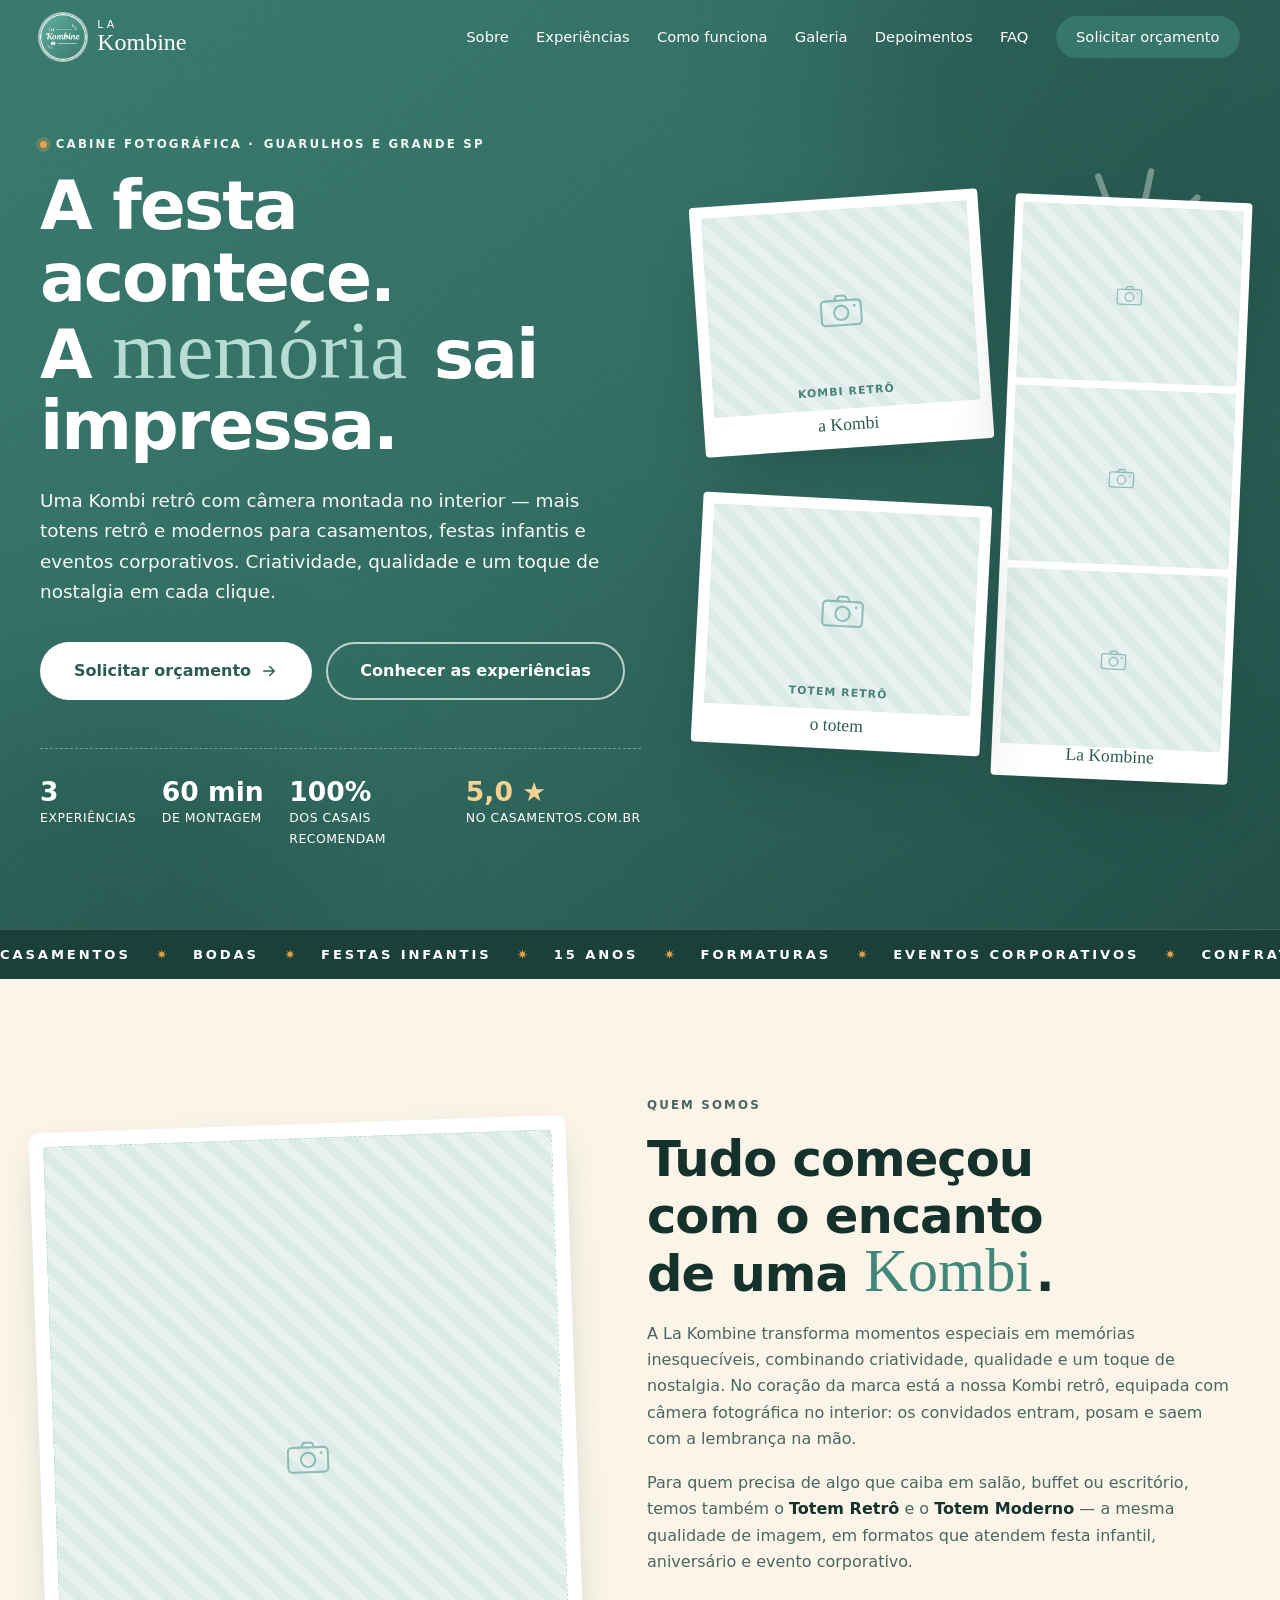
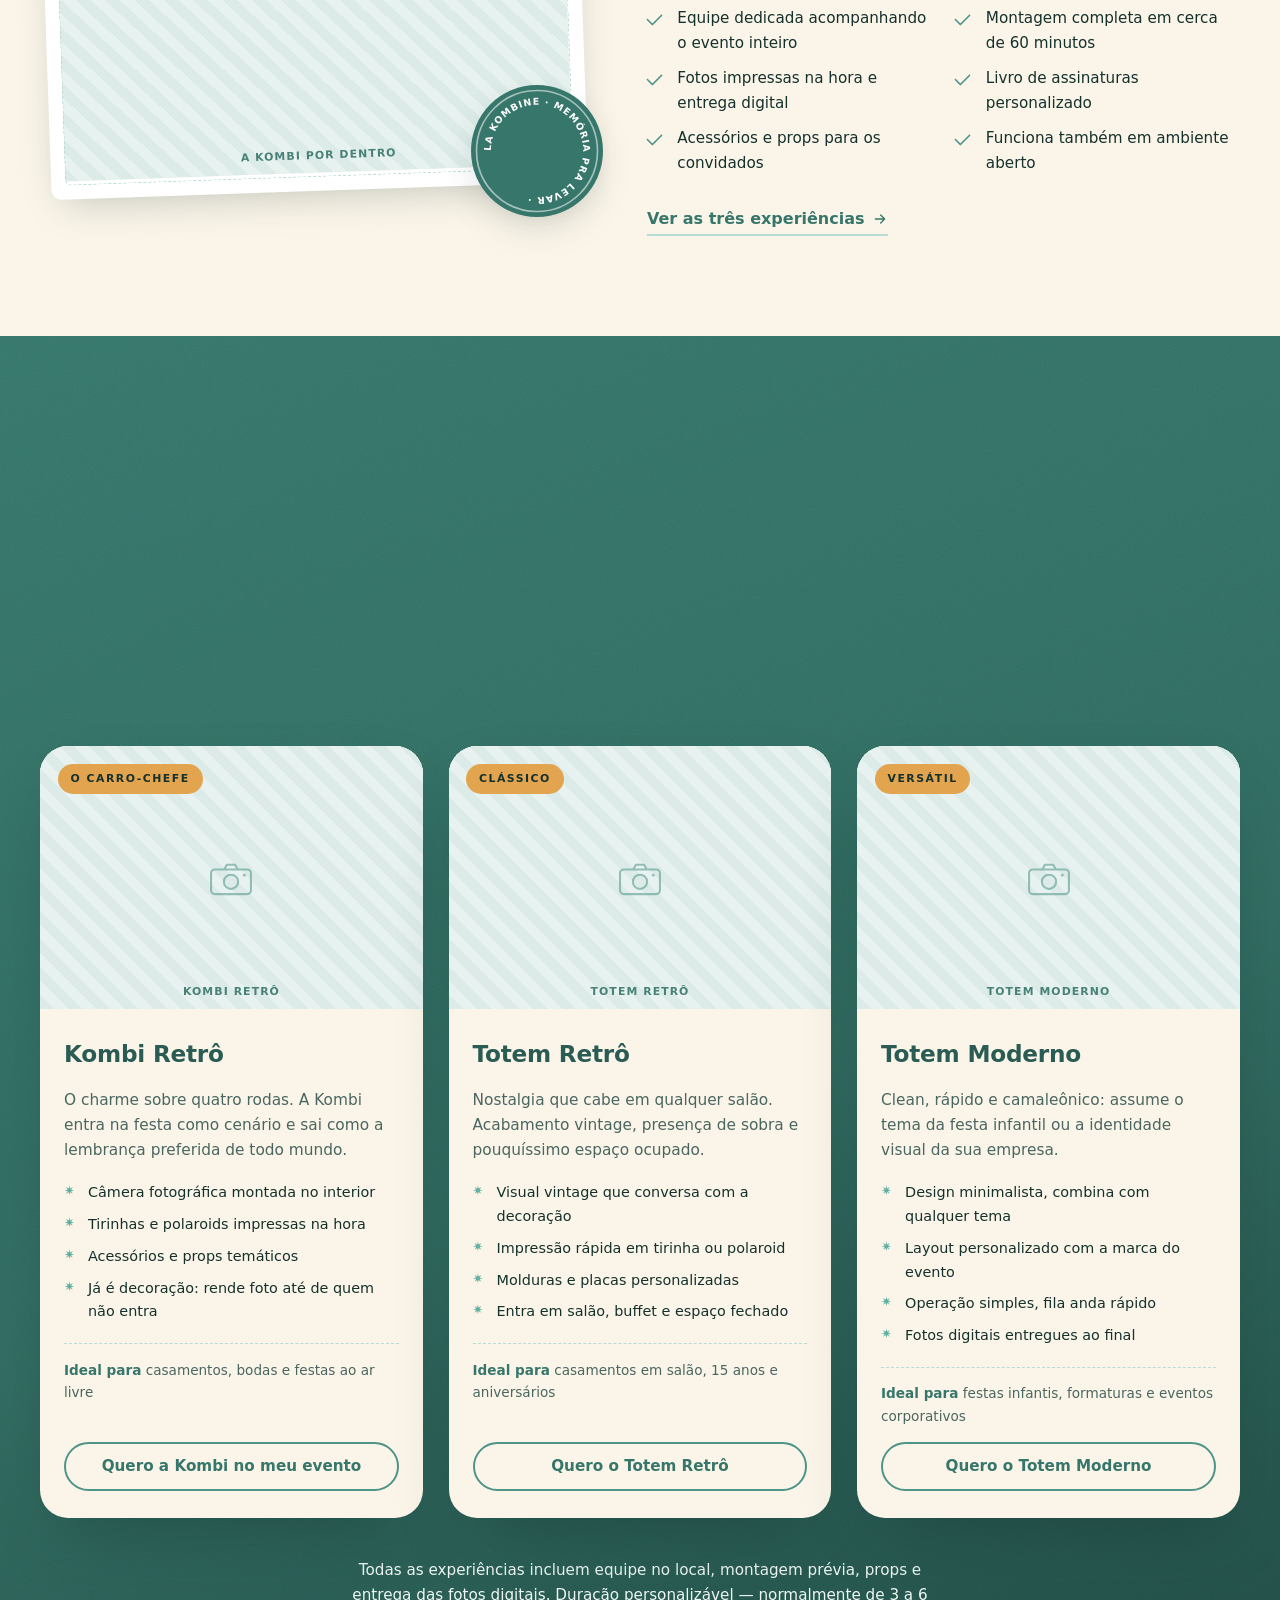
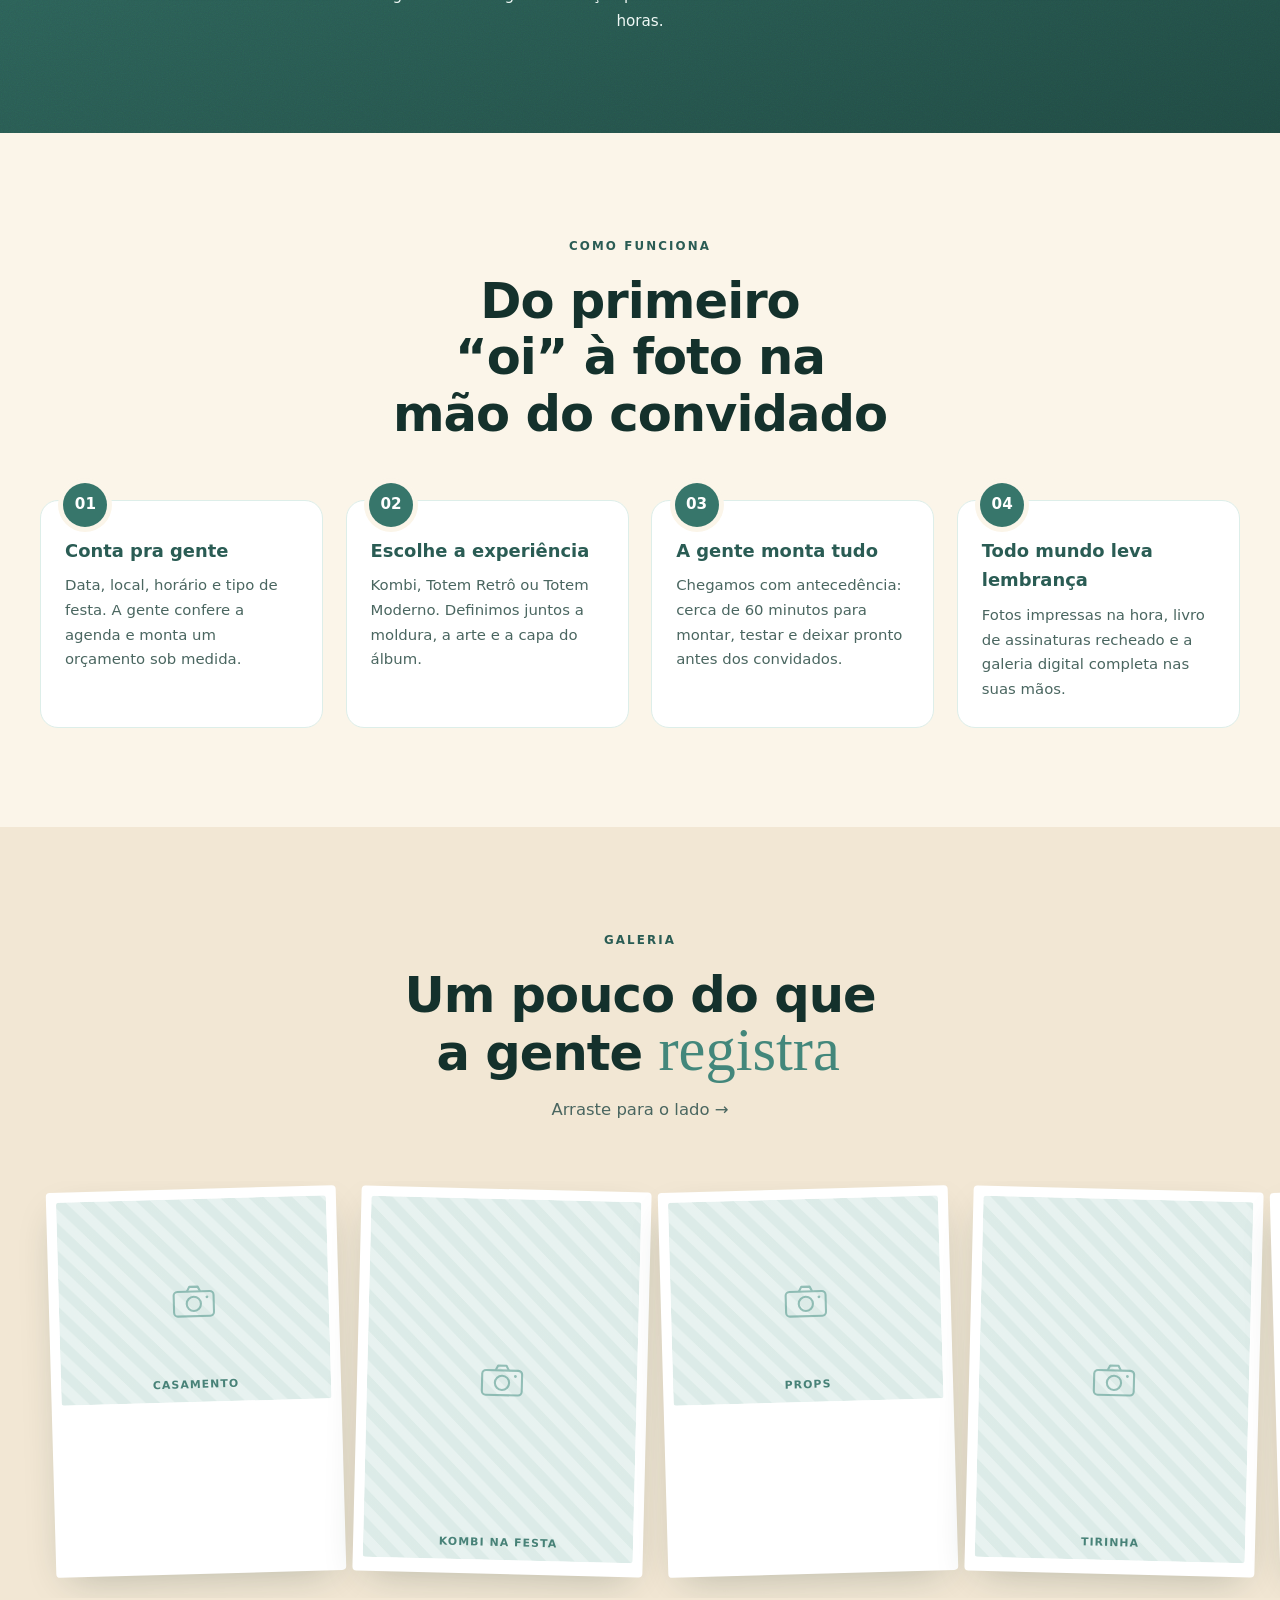
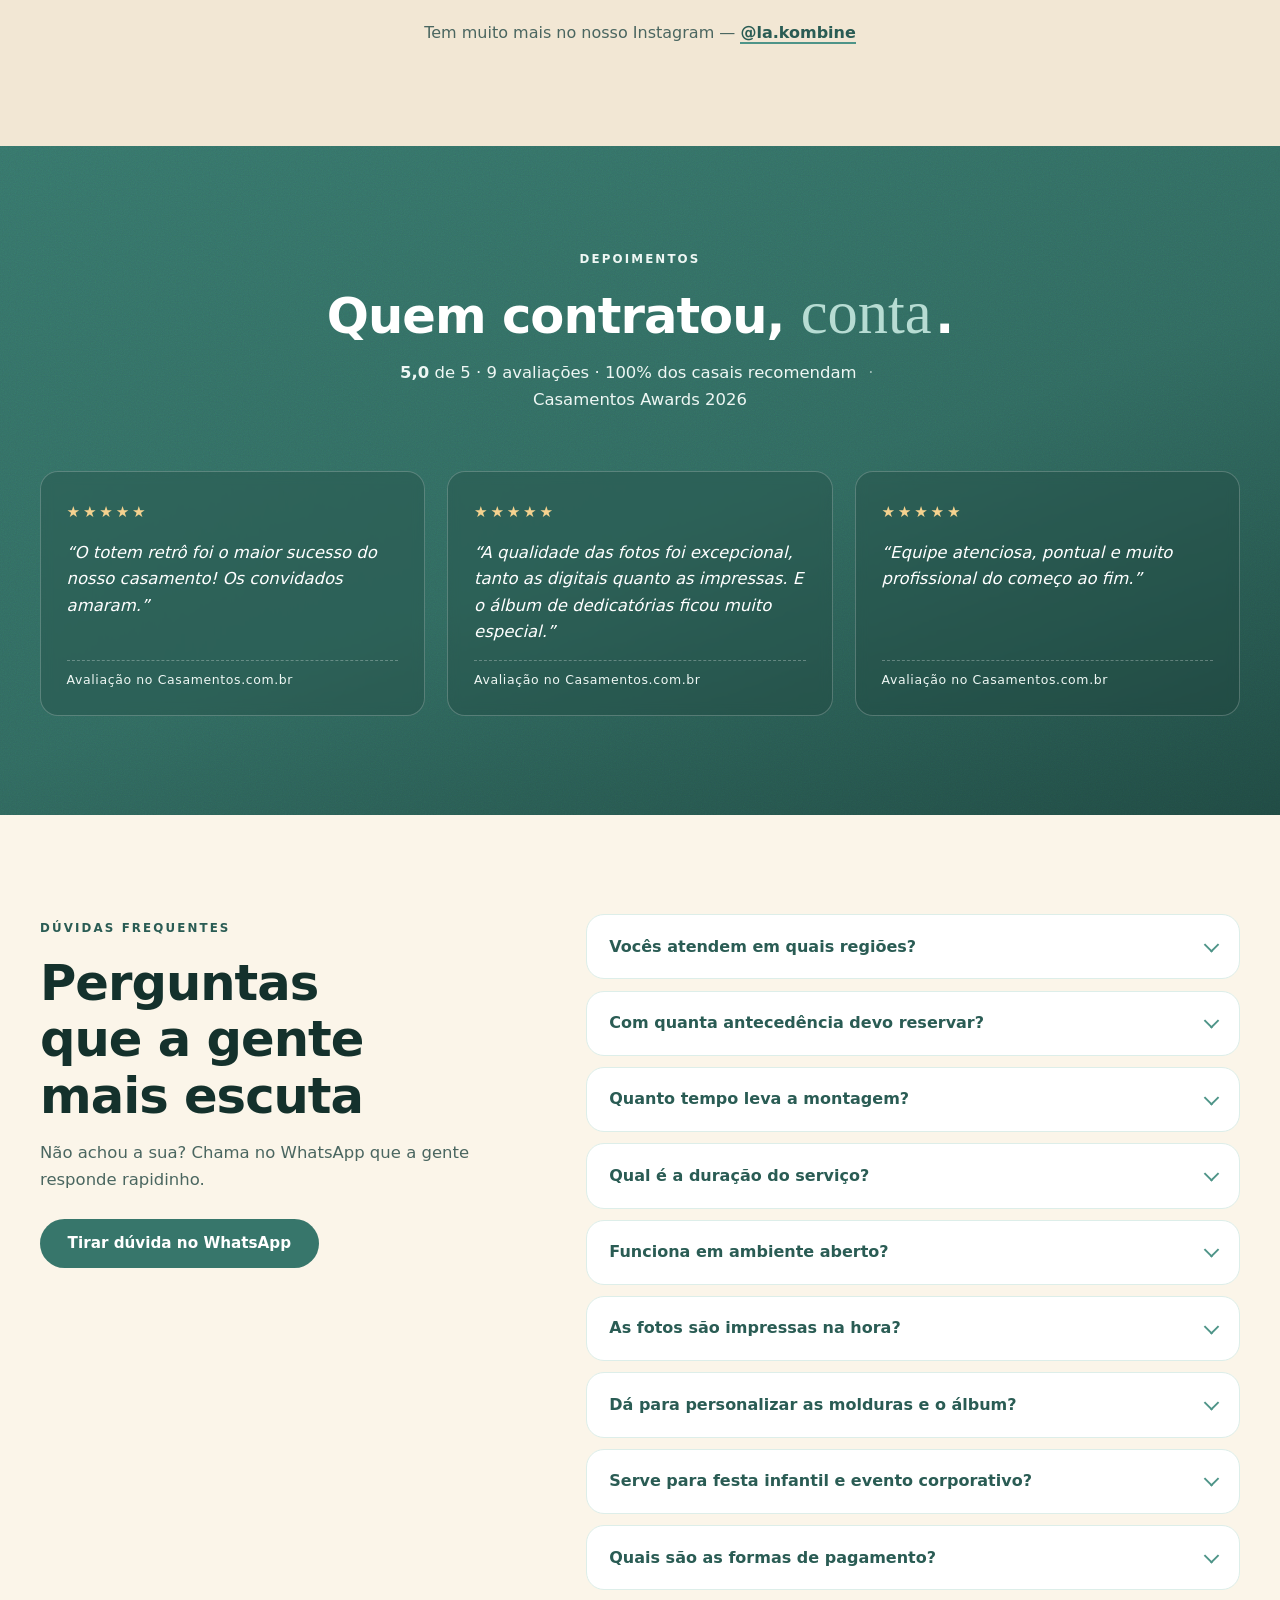
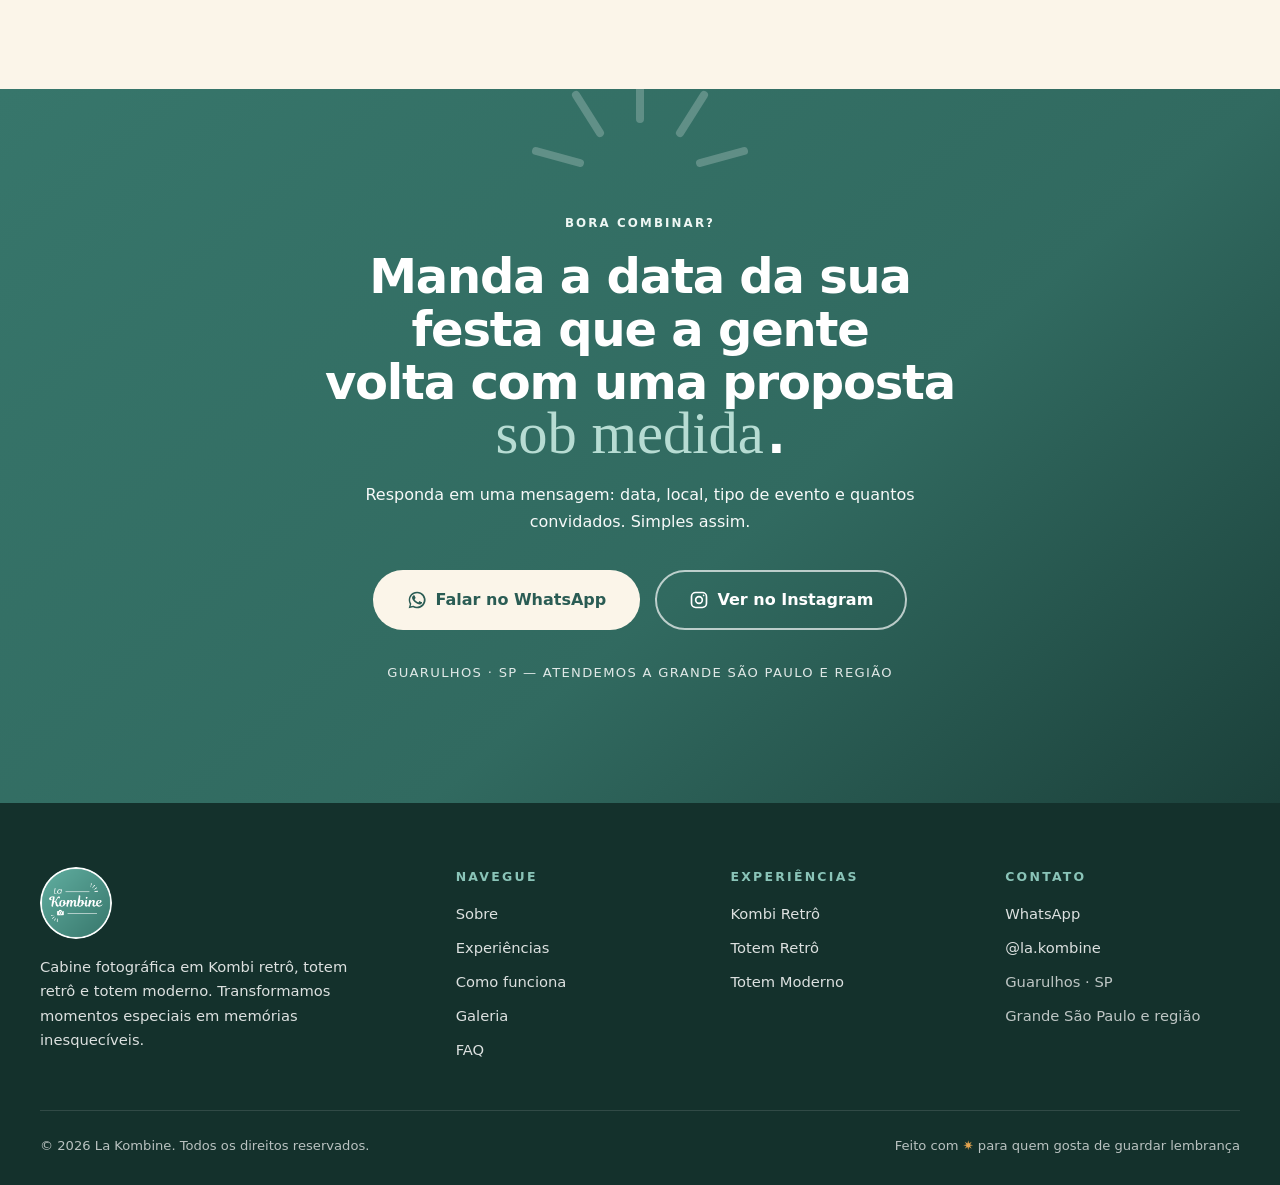
==== lakombine/index.html @ aa655e2e "Remove horario de atendimento nao confirmado do rodape O "Atendimento: seg a sab" era um palpite meu" ====
<!DOCTYPE html>
<html lang="pt-BR">
<head>
<meta charset="UTF-8" />
<meta name="viewport" content="width=device-width, initial-scale=1" />
<title>La Kombine — Cabine Fotográfica em Kombi Retrô | Guarulhos e Grande SP</title>
<meta name="description" content="Cabine fotográfica dentro de uma Kombi retrô, além de totens retrô e modernos. Fotos impressas na hora para casamentos, festas infantis e eventos corporativos em Guarulhos e Grande São Paulo." />
<meta name="theme-color" content="#4E9488" />
<meta name="author" content="La Kombine" />
<link rel="canonical" href="https://lakombine.com.br/" />

<meta property="og:type" content="website" />
<meta property="og:site_name" content="La Kombine" />
<meta property="og:title" content="La Kombine — Cabine Fotográfica em Kombi Retrô" />
<meta property="og:description" content="A festa acontece, a memória sai impressa. Kombi retrô, totem retrô e totem moderno para casamentos, festas e eventos." />
<meta property="og:locale" content="pt_BR" />
<meta property="og:url" content="https://lakombine.com.br/" />
<meta property="og:image" content="https://lakombine.com.br/assets/og-image.png" />
<meta name="twitter:card" content="summary_large_image" />

<link rel="icon" type="image/svg+xml" href="assets/favicon.svg" />
<link rel="apple-touch-icon" href="assets/apple-touch-icon.png" />

<link rel="preload" as="font" type="font/woff2" href="assets/fonts/poppins-800-latin.woff2" crossorigin />
<link rel="preload" as="font" type="font/woff2" href="assets/fonts/inter-300-latin.woff2" crossorigin />
<link rel="preload" as="font" type="font/woff2" href="assets/fonts/yellowtail-400-latin.woff2" crossorigin />

<link rel="stylesheet" href="styles/fonts.css" />
<link rel="stylesheet" href="styles/main.css" />

<!-- Dados estruturados do negócio. O telefone usa o mesmo placeholder dos links
     do WhatsApp, então o `sed` do README corrige aqui também. -->
<script type="application/ld+json">
{
  "@context": "https://schema.org",
  "@type": "LocalBusiness",
  "@id": "https://lakombine.com.br/#negocio",
  "name": "La Kombine",
  "description": "Cabine fotográfica em Kombi retrô, totem retrô e totem moderno para casamentos, festas e eventos corporativos.",
  "image": "https://lakombine.com.br/assets/og-image.png",
  "logo": "https://lakombine.com.br/assets/logo.png",
  "url": "https://lakombine.com.br/",
  "telephone": "+5511900000000",
  "address": {
    "@type": "PostalAddress",
    "addressLocality": "Guarulhos",
    "addressRegion": "SP",
    "addressCountry": "BR"
  },
  "areaServed": [
    { "@type": "City", "name": "Guarulhos" },
    { "@type": "City", "name": "São Paulo" },
    { "@type": "AdministrativeArea", "name": "Grande São Paulo" }
  ],
  "sameAs": ["https://www.instagram.com/la.kombine"],
  "priceRange": "$$",
  "hasOfferCatalog": {
    "@type": "OfferCatalog",
    "name": "Experiências",
    "itemListElement": [
      { "@type": "Offer", "itemOffered": {
        "@type": "Service", "name": "Kombi Retrô",
        "description": "Cabine fotográfica dentro de uma Kombi retrô, com câmera montada no interior e impressão na hora. Ideal para casamentos, bodas e festas ao ar livre." } },
      { "@type": "Offer", "itemOffered": {
        "@type": "Service", "name": "Totem Retrô",
        "description": "Totem fotográfico com acabamento vintage, impressão em tirinha ou polaroid e molduras personalizadas. Ideal para casamentos em salão, 15 anos e aniversários." } },
      { "@type": "Offer", "itemOffered": {
        "@type": "Service", "name": "Totem Moderno",
        "description": "Totem fotográfico de design minimalista, com layout personalizado conforme o tema da festa ou a marca da empresa. Ideal para festas infantis, formaturas e eventos corporativos." } }
    ]
  }
}
</script>

<!-- Perguntas frequentes: habilita o resultado expandido do Google.
     O texto tem de bater com o que está visível na seção #faq da página. -->
<script type="application/ld+json">
{
  "@context": "https://schema.org",
  "@type": "FAQPage",
  "mainEntity": [
    { "@type": "Question", "name": "Vocês atendem em quais regiões?", "acceptedAnswer": { "@type": "Answer", "text": "Somos de Guarulhos (SP) e atendemos toda a Grande São Paulo e região. Fazemos deslocamento para outras cidades — o custo varia conforme o local do evento e entra no orçamento." } },
    { "@type": "Question", "name": "Com quanta antecedência devo reservar?", "acceptedAnswer": { "@type": "Answer", "text": "Recomendamos pelo menos 3 meses de antecedência, principalmente para casamentos e datas de alta temporada. Mas sempre vale consultar a agenda — de vez em quando abre uma data." } },
    { "@type": "Question", "name": "Quanto tempo leva a montagem?", "acceptedAnswer": { "@type": "Answer", "text": "Cerca de 60 minutos. Chegamos antes do horário combinado para montar, testar tudo e deixar a experiência pronta antes da chegada dos convidados." } },
    { "@type": "Question", "name": "Qual é a duração do serviço?", "acceptedAnswer": { "@type": "Answer", "text": "A duração é personalizável — normalmente de 3 a 6 horas de operação. Se a festa render, dá para contratar hora extra, cobrada proporcionalmente." } },
    { "@type": "Question", "name": "Funciona em ambiente aberto?", "acceptedAnswer": { "@type": "Answer", "text": "Sim. Trabalhamos ao ar livre desde que haja um ponto de energia e uma área plana e coberta em caso de chuva. A gente alinha os detalhes técnicos com você e com o espaço antes do evento." } },
    { "@type": "Question", "name": "As fotos são impressas na hora?", "acceptedAnswer": { "@type": "Answer", "text": "São. Os convidados saem com a foto na mão em poucos segundos, no formato tirinha ou polaroid. Além disso, você recebe todas as imagens em versão digital." } },
    { "@type": "Question", "name": "Dá para personalizar as molduras e o álbum?", "acceptedAnswer": { "@type": "Answer", "text": "Sim. Personalizamos molduras, placas e a capa do livro de assinaturas com os nomes, a data e a identidade visual do evento — inclusive com a marca da empresa em eventos corporativos." } },
    { "@type": "Question", "name": "Serve para festa infantil e evento corporativo?", "acceptedAnswer": { "@type": "Answer", "text": "Serve muito bem. O Totem Retrô e o Totem Moderno foram pensados justamente para esses públicos: ocupam pouco espaço, são rápidos de operar e o layout é adaptado ao tema da festa ou à marca da empresa." } },
    { "@type": "Question", "name": "Quais são as formas de pagamento?", "acceptedAnswer": { "@type": "Answer", "text": "Aceitamos transferência bancária, PIX e cartão de crédito, com possibilidade de parcelamento combinado diretamente com você." } }
  ]
}
</script>
</head>
<body>

<a class="skip-link" href="#conteudo">Pular para o conteúdo</a>

<!-- ============ NAV ============ -->
<header class="nav" id="nav">
  <div class="nav__inner">
    <a href="#top" class="brand" aria-label="La Kombine — início">
      <img src="assets/logo.png" alt="" class="brand__mark" width="48" height="48" />
      <span class="brand__text">
        <span class="brand__la">La</span>
        <span class="brand__kombine">Kombine</span>
      </span>
    </a>

    <nav class="nav__links" id="nav-links" aria-label="Navegação principal">
      <a href="#sobre">Sobre</a>
      <a href="#experiencias">Experiências</a>
      <a href="#como-funciona">Como funciona</a>
      <a href="#galeria">Galeria</a>
      <a href="#depoimentos">Depoimentos</a>
      <a href="#faq">FAQ</a>
      <a href="#contato" class="btn btn--sm btn--solid nav__cta">Solicitar orçamento</a>
    </nav>

    <button class="nav__toggle" id="nav-toggle" aria-label="Abrir menu" aria-expanded="false" aria-controls="nav-links">
      <span></span><span></span><span></span>
    </button>
  </div>
</header>

<main id="conteudo">

<!-- ============ HERO ============ -->
<section class="hero" id="top">
  <div class="hero__bg" aria-hidden="true">
    <span class="blob blob--1"></span>
    <span class="blob blob--2"></span>
    <svg class="rays rays--hero" viewBox="0 0 120 120" aria-hidden="true">
      <g stroke="currentColor" stroke-width="4" stroke-linecap="round">
        <path d="M60 8v22"/><path d="M92 18L80 37"/><path d="M112 46L90 52"/>
        <path d="M28 18l12 19"/><path d="M8 46l22 6"/>
      </g>
    </svg>
  </div>

  <div class="hero__inner container">
    <div class="hero__copy">
      <p class="eyebrow eyebrow--light">
        <span class="dot"></span> <span>Cabine fotográfica&nbsp;·</span> <span>Guarulhos e Grande&nbsp;SP</span>
      </p>

      <h1 class="hero__title">
        A festa acontece.<br />
        A <span class="script">memória</span> sai impressa.
      </h1>

      <p class="hero__lead">
        Uma Kombi retrô com câmera montada no interior — mais totens retrô e modernos
        para casamentos, festas infantis e eventos corporativos. Criatividade,
        qualidade e um toque de nostalgia em cada clique.
      </p>

      <div class="hero__actions">
        <a href="#contato" class="btn btn--solid btn--lg">
          Solicitar orçamento
          <svg viewBox="0 0 24 24" width="18" height="18" aria-hidden="true"><path fill="none" stroke="currentColor" stroke-width="2" stroke-linecap="round" stroke-linejoin="round" d="M5 12h14M13 6l6 6-6 6"/></svg>
        </a>
        <a href="#experiencias" class="btn btn--ghost btn--lg">Conhecer as experiências</a>
      </div>

      <ul class="hero__stats">
        <li><strong data-count="3">3</strong><span>experiências</span></li>
        <li><strong data-count="60" data-suffix=" min">60 min</strong><span>de montagem</span></li>
        <li><strong data-count="100" data-suffix="%">100%</strong><span>dos casais recomendam</span></li>
        <li><strong class="stars">5,0 ★</strong><span>no Casamentos.com.br</span></li>
      </ul>
    </div>

    <!-- Placeholders de imagem: troque os src por fotos reais (ver README) -->
    <div class="hero__media" aria-hidden="false">
      <figure class="polaroid polaroid--a">
        <div class="ph" data-slot="assets/kombi-01.jpg" data-label="Kombi retrô"></div>
        <figcaption>a Kombi</figcaption>
      </figure>

      <figure class="strip">
        <div class="ph ph--sm" data-slot="assets/tirinha-01.jpg"></div>
        <div class="ph ph--sm" data-slot="assets/tirinha-02.jpg"></div>
        <div class="ph ph--sm" data-slot="assets/tirinha-03.jpg"></div>
        <figcaption>La Kombine</figcaption>
      </figure>

      <figure class="polaroid polaroid--b">
        <div class="ph" data-slot="assets/totem-01.jpg" data-label="Totem retrô"></div>
        <figcaption>o totem</figcaption>
      </figure>
    </div>
  </div>

  <div class="marquee" aria-hidden="true">
    <div class="marquee__track">
      <span>Casamentos</span><span class="sep">✷</span>
      <span>Bodas</span><span class="sep">✷</span>
      <span>Festas infantis</span><span class="sep">✷</span>
      <span>15 anos</span><span class="sep">✷</span>
      <span>Formaturas</span><span class="sep">✷</span>
      <span>Eventos corporativos</span><span class="sep">✷</span>
      <span>Confraternizações</span><span class="sep">✷</span>
      <span>Casamentos</span><span class="sep">✷</span>
      <span>Bodas</span><span class="sep">✷</span>
      <span>Festas infantis</span><span class="sep">✷</span>
      <span>15 anos</span><span class="sep">✷</span>
      <span>Formaturas</span><span class="sep">✷</span>
      <span>Eventos corporativos</span><span class="sep">✷</span>
      <span>Confraternizações</span><span class="sep">✷</span>
    </div>
  </div>
</section>

<!-- ============ SOBRE ============ -->
<section class="section section--cream" id="sobre">
  <div class="container about">
    <div class="about__media reveal">
      <div class="frame">
        <div class="ph ph--tall" data-slot="assets/sobre-kombi.jpg" data-label="A Kombi por dentro"></div>
      </div>
      <div class="badge-ring" aria-hidden="true">
        <svg viewBox="0 0 120 120">
          <defs>
            <path id="circlePath" d="M60,60 m-42,0 a42,42 0 1,1 84,0 a42,42 0 1,1 -84,0" />
          </defs>
          <circle cx="60" cy="60" r="55" class="ring-outer" />
          <text><textPath href="#circlePath" startOffset="0">LA KOMBINE · MEMÓRIA PRA LEVAR · </textPath></text>
        </svg>
      </div>
    </div>

    <div class="about__copy reveal">
      <p class="eyebrow">Quem somos</p>
      <h2 class="h2">Tudo começou com o encanto de uma <span class="script">Kombi</span>.</h2>
      <p>
        A La Kombine transforma momentos especiais em memórias inesquecíveis,
        combinando criatividade, qualidade e um toque de nostalgia. No coração da
        marca está a nossa Kombi retrô, equipada com câmera fotográfica no interior:
        os convidados entram, posam e saem com a lembrança na mão.
      </p>
      <p>
        Para quem precisa de algo que caiba em salão, buffet ou escritório, temos
        também o <strong>Totem Retrô</strong> e o <strong>Totem Moderno</strong> —
        a mesma qualidade de imagem, em formatos que atendem festa infantil,
        aniversário e evento corporativo.
      </p>

      <ul class="ticks">
        <li>Equipe dedicada acompanhando o evento inteiro</li>
        <li>Montagem completa em cerca de 60 minutos</li>
        <li>Fotos impressas na hora e entrega digital</li>
        <li>Livro de assinaturas personalizado</li>
        <li>Acessórios e props para os convidados</li>
        <li>Funciona também em ambiente aberto</li>
      </ul>

      <a href="#experiencias" class="link-arrow">Ver as três experiências
        <svg viewBox="0 0 24 24" width="16" height="16" aria-hidden="true"><path fill="none" stroke="currentColor" stroke-width="2" stroke-linecap="round" stroke-linejoin="round" d="M5 12h14M13 6l6 6-6 6"/></svg>
      </a>
    </div>
  </div>
</section>

<!-- ============ EXPERIÊNCIAS ============ -->
<section class="section section--teal" id="experiencias">
  <div class="container">
    <header class="section__head reveal">
      <p class="eyebrow eyebrow--light">Nossas experiências</p>
      <h2 class="h2 h2--light">Escolha o clique que combina com a<br /> sua <span class="script">festa</span>.</h2>
      <p class="section__sub">Três formatos, a mesma obsessão por foto boa e convidado sorrindo.</p>
    </header>

    <div class="cards">

      <article class="card reveal">
        <span class="card__tag">O carro-chefe</span>
        <div class="card__media">
          <div class="ph" data-slot="assets/exp-kombi.jpg" data-label="Kombi Retrô"></div>
        </div>
        <div class="card__body">
          <h3>Kombi Retrô</h3>
          <p class="card__pitch">O charme sobre quatro rodas. A Kombi entra na festa como cenário e sai como a lembrança preferida de todo mundo.</p>
          <ul class="card__feats">
            <li>Câmera fotográfica montada no interior</li>
            <li>Tirinhas e polaroids impressas na hora</li>
            <li>Acessórios e props temáticos</li>
            <li>Já é decoração: rende foto até de quem não entra</li>
          </ul>
          <p class="card__for"><strong>Ideal para</strong> casamentos, bodas e festas ao ar livre</p>
          <a href="#contato" class="btn btn--outline btn--block">Quero a Kombi no meu evento</a>
        </div>
      </article>

      <article class="card reveal">
        <span class="card__tag">Clássico</span>
        <div class="card__media">
          <div class="ph" data-slot="assets/exp-totem-retro.jpg" data-label="Totem Retrô"></div>
        </div>
        <div class="card__body">
          <h3>Totem Retrô</h3>
          <p class="card__pitch">Nostalgia que cabe em qualquer salão. Acabamento vintage, presença de sobra e pouquíssimo espaço ocupado.</p>
          <ul class="card__feats">
            <li>Visual vintage que conversa com a decoração</li>
            <li>Impressão rápida em tirinha ou polaroid</li>
            <li>Molduras e placas personalizadas</li>
            <li>Entra em salão, buffet e espaço fechado</li>
          </ul>
          <p class="card__for"><strong>Ideal para</strong> casamentos em salão, 15 anos e aniversários</p>
          <a href="#contato" class="btn btn--outline btn--block">Quero o Totem Retrô</a>
        </div>
      </article>

      <article class="card reveal">
        <span class="card__tag">Versátil</span>
        <div class="card__media">
          <div class="ph" data-slot="assets/exp-totem-moderno.jpg" data-label="Totem Moderno"></div>
        </div>
        <div class="card__body">
          <h3>Totem Moderno</h3>
          <p class="card__pitch">Clean, rápido e camaleônico: assume o tema da festa infantil ou a identidade visual da sua empresa.</p>
          <ul class="card__feats">
            <li>Design minimalista, combina com qualquer tema</li>
            <li>Layout personalizado com a marca do evento</li>
            <li>Operação simples, fila anda rápido</li>
            <li>Fotos digitais entregues ao final</li>
          </ul>
          <p class="card__for"><strong>Ideal para</strong> festas infantis, formaturas e eventos corporativos</p>
          <a href="#contato" class="btn btn--outline btn--block">Quero o Totem Moderno</a>
        </div>
      </article>

    </div>

    <p class="cards__note reveal">
      Todas as experiências incluem equipe no local, montagem prévia, props e entrega das fotos digitais.
      Duração personalizável — normalmente de 3 a 6 horas.
    </p>
  </div>
</section>

<!-- ============ COMO FUNCIONA ============ -->
<section class="section section--cream" id="como-funciona">
  <div class="container">
    <header class="section__head reveal">
      <p class="eyebrow">Como funciona</p>
      <h2 class="h2">Do primeiro “oi” à foto na<br /> mão do convidado</h2>
    </header>

    <ol class="steps">
      <li class="step reveal">
        <span class="step__num">01</span>
        <h3>Conta pra gente</h3>
        <p>Data, local, horário e tipo de festa. A gente confere a agenda e monta um orçamento sob medida.</p>
      </li>
      <li class="step reveal">
        <span class="step__num">02</span>
        <h3>Escolhe a experiência</h3>
        <p>Kombi, Totem Retrô ou Totem Moderno. Definimos juntos a moldura, a arte e a capa do álbum.</p>
      </li>
      <li class="step reveal">
        <span class="step__num">03</span>
        <h3>A gente monta tudo</h3>
        <p>Chegamos com antecedência: cerca de 60 minutos para montar, testar e deixar pronto antes dos convidados.</p>
      </li>
      <li class="step reveal">
        <span class="step__num">04</span>
        <h3>Todo mundo leva lembrança</h3>
        <p>Fotos impressas na hora, livro de assinaturas recheado e a galeria digital completa nas suas mãos.</p>
      </li>
    </ol>
  </div>
</section>

<!-- ============ GALERIA ============ -->
<section class="section section--sand" id="galeria">
  <div class="container">
    <header class="section__head reveal">
      <p class="eyebrow">Galeria</p>
      <h2 class="h2">Um pouco do que a gente <span class="script">registra</span></h2>
      <p class="section__sub">Arraste para o lado <span aria-hidden="true">→</span></p>
    </header>
  </div>

  <!-- Placeholders: troque cada .ph por <img src="assets/galeria-XX.jpg" alt="..."> -->
  <div class="gallery" id="gallery" role="region" aria-label="Galeria de fotos">
    <figure class="gallery__item"><div class="ph" data-slot="assets/galeria-01.jpg" data-label="Casamento"></div></figure>
    <figure class="gallery__item gallery__item--tall"><div class="ph" data-slot="assets/galeria-02.jpg" data-label="Kombi na festa"></div></figure>
    <figure class="gallery__item"><div class="ph" data-slot="assets/galeria-03.jpg" data-label="Props"></div></figure>
    <figure class="gallery__item gallery__item--tall"><div class="ph" data-slot="assets/galeria-04.jpg" data-label="Tirinha"></div></figure>
    <figure class="gallery__item"><div class="ph" data-slot="assets/galeria-05.jpg" data-label="Totem retrô"></div></figure>
    <figure class="gallery__item gallery__item--tall"><div class="ph" data-slot="assets/galeria-06.jpg" data-label="Convidados"></div></figure>
    <figure class="gallery__item"><div class="ph" data-slot="assets/galeria-07.jpg" data-label="Livro de assinaturas"></div></figure>
    <figure class="gallery__item gallery__item--tall"><div class="ph" data-slot="assets/galeria-08.jpg" data-label="Festa infantil"></div></figure>
  </div>

  <div class="container">
    <p class="gallery__cta reveal">
      Tem muito mais no nosso Instagram —
      <a href="https://www.instagram.com/la.kombine" target="_blank" rel="noopener">@la.kombine</a>
    </p>
  </div>
</section>

<!-- ============ DEPOIMENTOS ============ -->
<!--
  ATENÇÃO: os depoimentos abaixo foram extraídos do perfil público da La Kombine
  no Casamentos.com.br. Confirme os textos e substitua a atribuição genérica
  pelos nomes reais dos clientes antes de divulgar o site.
-->
<section class="section section--teal" id="depoimentos">
  <div class="container">
    <header class="section__head reveal">
      <p class="eyebrow eyebrow--light">Depoimentos</p>
      <h2 class="h2 h2--light">Quem contratou, <span class="script">conta</span>.</h2>
      <p class="section__sub">
        <strong>5,0</strong> de 5 · 9 avaliações · 100% dos casais recomendam
        <span class="sep-dot">·</span> Casamentos Awards 2026
      </p>
    </header>

    <div class="quotes">
      <blockquote class="quote reveal">
        <div class="quote__stars" aria-label="5 de 5 estrelas">★★★★★</div>
        <p>“O totem retrô foi o maior sucesso do nosso casamento! Os convidados amaram.”</p>
        <footer>Avaliação no Casamentos.com.br</footer>
      </blockquote>

      <blockquote class="quote reveal">
        <div class="quote__stars" aria-label="5 de 5 estrelas">★★★★★</div>
        <p>“A qualidade das fotos foi excepcional, tanto as digitais quanto as impressas. E o álbum de dedicatórias ficou muito especial.”</p>
        <footer>Avaliação no Casamentos.com.br</footer>
      </blockquote>

      <blockquote class="quote reveal">
        <div class="quote__stars" aria-label="5 de 5 estrelas">★★★★★</div>
        <p>“Equipe atenciosa, pontual e muito profissional do começo ao fim.”</p>
        <footer>Avaliação no Casamentos.com.br</footer>
      </blockquote>
    </div>
  </div>
</section>

<!-- ============ FAQ ============ -->
<section class="section section--cream" id="faq">
  <div class="container faq">
    <header class="section__head section__head--left reveal">
      <p class="eyebrow">Dúvidas frequentes</p>
      <h2 class="h2">Perguntas que a gente<br /> mais escuta</h2>
      <p class="section__sub">Não achou a sua? Chama no WhatsApp que a gente responde rapidinho.</p>
      <a href="#contato" class="btn btn--solid">Tirar dúvida no WhatsApp</a>
    </header>

    <div class="faq__list reveal">
      <details class="faq__item">
        <summary>Vocês atendem em quais regiões?</summary>
        <div class="faq__answer"><p>Somos de Guarulhos (SP) e atendemos toda a Grande São Paulo e região. Fazemos deslocamento para outras cidades — o custo varia conforme o local do evento e entra no orçamento.</p></div>
      </details>

      <details class="faq__item">
        <summary>Com quanta antecedência devo reservar?</summary>
        <div class="faq__answer"><p>Recomendamos pelo menos 3 meses de antecedência, principalmente para casamentos e datas de alta temporada. Mas sempre vale consultar a agenda — de vez em quando abre uma data.</p></div>
      </details>

      <details class="faq__item">
        <summary>Quanto tempo leva a montagem?</summary>
        <div class="faq__answer"><p>Cerca de 60 minutos. Chegamos antes do horário combinado para montar, testar tudo e deixar a experiência pronta antes da chegada dos convidados.</p></div>
      </details>

      <details class="faq__item">
        <summary>Qual é a duração do serviço?</summary>
        <div class="faq__answer"><p>A duração é personalizável — normalmente de 3 a 6 horas de operação. Se a festa render, dá para contratar hora extra, cobrada proporcionalmente.</p></div>
      </details>

      <details class="faq__item">
        <summary>Funciona em ambiente aberto?</summary>
        <div class="faq__answer"><p>Sim. Trabalhamos ao ar livre desde que haja um ponto de energia e uma área plana e coberta em caso de chuva. A gente alinha os detalhes técnicos com você e com o espaço antes do evento.</p></div>
      </details>

      <details class="faq__item">
        <summary>As fotos são impressas na hora?</summary>
        <div class="faq__answer"><p>São. Os convidados saem com a foto na mão em poucos segundos, no formato tirinha ou polaroid. Além disso, você recebe todas as imagens em versão digital.</p></div>
      </details>

      <details class="faq__item">
        <summary>Dá para personalizar as molduras e o álbum?</summary>
        <div class="faq__answer"><p>Sim. Personalizamos molduras, placas e a capa do livro de assinaturas com os nomes, a data e a identidade visual do evento — inclusive com a marca da empresa em eventos corporativos.</p></div>
      </details>

      <details class="faq__item">
        <summary>Serve para festa infantil e evento corporativo?</summary>
        <div class="faq__answer"><p>Serve muito bem. O Totem Retrô e o Totem Moderno foram pensados justamente para esses públicos: ocupam pouco espaço, são rápidos de operar e o layout é adaptado ao tema da festa ou à marca da empresa.</p></div>
      </details>

      <details class="faq__item">
        <summary>Quais são as formas de pagamento?</summary>
        <div class="faq__answer"><p>Aceitamos transferência bancária, PIX e cartão de crédito, com possibilidade de parcelamento combinado diretamente com você.</p></div>
      </details>
    </div>
  </div>
</section>

<!-- ============ CTA FINAL ============ -->
<section class="cta" id="contato">
  <div class="cta__bg" aria-hidden="true">
    <svg class="rays rays--cta" viewBox="0 0 120 120">
      <g stroke="currentColor" stroke-width="4" stroke-linecap="round">
        <path d="M60 8v22"/><path d="M92 18L80 37"/><path d="M112 46L90 52"/>
        <path d="M28 18l12 19"/><path d="M8 46l22 6"/>
      </g>
    </svg>
  </div>
  <div class="container cta__inner reveal">
    <p class="eyebrow eyebrow--light">Bora combinar?</p>
    <h2 class="cta__title">Manda a data da sua festa que a gente<br /> volta com uma proposta <span class="script">sob medida</span>.</h2>
    <p class="cta__sub">Responda em uma mensagem: data, local, tipo de evento e quantos convidados. Simples assim.</p>

    <div class="cta__actions">
      <!-- TROCAR: substitua 5511900000000 pelo WhatsApp real (formato 55 + DDD + número) -->
      <a class="btn btn--cream btn--lg" href="https://wa.me/5511900000000?text=Ol%C3%A1!%20Vim%20pelo%20site%20da%20La%20Kombine%20e%20quero%20um%20or%C3%A7amento." target="_blank" rel="noopener">
        <svg viewBox="0 0 24 24" width="20" height="20" aria-hidden="true" fill="currentColor"><path d="M17.5 14.4c-.3-.2-1.7-.9-2-1s-.5-.2-.7.1-.8 1-.9 1.2-.3.2-.6.1a8 8 0 0 1-2.4-1.5 9 9 0 0 1-1.6-2c-.2-.3 0-.5.1-.6l.5-.6.3-.5v-.5l-1-2.2c-.2-.5-.4-.5-.6-.5h-.6a1.1 1.1 0 0 0-.8.4A3.3 3.3 0 0 0 6 9.2a5.7 5.7 0 0 0 1.2 3 13 13 0 0 0 5 4.4 15 15 0 0 0 1.7.6 4 4 0 0 0 1.9.1 3 3 0 0 0 2-1.4 2.5 2.5 0 0 0 .2-1.4zM12 2a10 10 0 0 0-8.6 15L2 22l5.2-1.4A10 10 0 1 0 12 2zm0 18.2a8.2 8.2 0 0 1-4.2-1.2l-.3-.2-3.1.8.8-3-.2-.3A8.2 8.2 0 1 1 12 20.2z"/></svg>
        Falar no WhatsApp
      </a>
      <a class="btn btn--ghost btn--lg" href="https://www.instagram.com/la.kombine" target="_blank" rel="noopener">
        <svg viewBox="0 0 24 24" width="20" height="20" aria-hidden="true" fill="none" stroke="currentColor" stroke-width="2"><rect x="3" y="3" width="18" height="18" rx="5"/><circle cx="12" cy="12" r="4"/><circle cx="17.5" cy="6.5" r="1" fill="currentColor" stroke="none"/></svg>
        Ver no Instagram
      </a>
    </div>

    <p class="cta__meta">Guarulhos · SP — atendemos a Grande São Paulo e região</p>
  </div>
</section>

</main>

<!-- ============ FOOTER ============ -->
<footer class="footer">
  <div class="container footer__inner">
    <div class="footer__brand">
      <img src="assets/logo.png" alt="La Kombine" width="72" height="72" />
      <p>Cabine fotográfica em Kombi retrô, totem retrô e totem moderno. Transformamos momentos especiais em memórias inesquecíveis.</p>
    </div>

    <nav class="footer__col" aria-label="Navegação do rodapé">
      <h3>Navegue</h3>
      <a href="#sobre">Sobre</a>
      <a href="#experiencias">Experiências</a>
      <a href="#como-funciona">Como funciona</a>
      <a href="#galeria">Galeria</a>
      <a href="#faq">FAQ</a>
    </nav>

    <div class="footer__col">
      <h3>Experiências</h3>
      <a href="#experiencias">Kombi Retrô</a>
      <a href="#experiencias">Totem Retrô</a>
      <a href="#experiencias">Totem Moderno</a>
    </div>

    <div class="footer__col">
      <h3>Contato</h3>
      <!-- TROCAR: WhatsApp real -->
      <a href="https://wa.me/5511900000000" target="_blank" rel="noopener">WhatsApp</a>
      <a href="https://www.instagram.com/la.kombine" target="_blank" rel="noopener">@la.kombine</a>
      <span>Guarulhos · SP</span>
      <!-- Horário de atendimento removido: era um palpite meu, não um dado confirmado.
           Se quiser exibir, troque por um <span> com o horário real. -->
      <span>Grande São Paulo e região</span>
    </div>
  </div>

  <div class="container footer__bottom">
    <p>© <span id="ano">2026</span> La Kombine. Todos os direitos reservados.</p>
    <p class="footer__made">Feito com <span aria-hidden="true">✷</span> para quem gosta de guardar lembrança</p>
  </div>
</footer>

<script src="scripts/main.js"></script>
</body>
</html>
---- lakombine/styles/fonts.css ----
/* ---------------------------------------------------------
   Fontes auto-hospedadas — Poppins, Inter e Yellowtail
   (Google Fonts, SIL Open Font License 1.1)
   Subsets latin + latin-ext. Zero requisicao a terceiros.
   --------------------------------------------------------- */

@font-face {
  font-family: 'Inter';
  font-style: normal;
  font-weight: 300;
  font-display: swap;
  src: url(../assets/fonts/inter-300-latin-ext.woff2) format('woff2');
  unicode-range: U+0100-02BA, U+02BD-02C5, U+02C7-02CC, U+02CE-02D7, U+02DD-02FF, U+0304, U+0308, U+0329, U+1D00-1DBF, U+1E00-1E9F, U+1EF2-1EFF, U+2020, U+20A0-20AB, U+20AD-20C0, U+2113, U+2C60-2C7F, U+A720-A7FF;
}
@font-face {
  font-family: 'Inter';
  font-style: normal;
  font-weight: 300;
  font-display: swap;
  src: url(../assets/fonts/inter-300-latin.woff2) format('woff2');
  unicode-range: U+0000-00FF, U+0131, U+0152-0153, U+02BB-02BC, U+02C6, U+02DA, U+02DC, U+0304, U+0308, U+0329, U+2000-206F, U+20AC, U+2122, U+2191, U+2193, U+2212, U+2215, U+FEFF, U+FFFD;
}
@font-face {
  font-family: 'Inter';
  font-style: normal;
  font-weight: 400;
  font-display: swap;
  src: url(../assets/fonts/inter-300-latin-ext.woff2) format('woff2');
  unicode-range: U+0100-02BA, U+02BD-02C5, U+02C7-02CC, U+02CE-02D7, U+02DD-02FF, U+0304, U+0308, U+0329, U+1D00-1DBF, U+1E00-1E9F, U+1EF2-1EFF, U+2020, U+20A0-20AB, U+20AD-20C0, U+2113, U+2C60-2C7F, U+A720-A7FF;
}
@font-face {
  font-family: 'Inter';
  font-style: normal;
  font-weight: 400;
  font-display: swap;
  src: url(../assets/fonts/inter-300-latin.woff2) format('woff2');
  unicode-range: U+0000-00FF, U+0131, U+0152-0153, U+02BB-02BC, U+02C6, U+02DA, U+02DC, U+0304, U+0308, U+0329, U+2000-206F, U+20AC, U+2122, U+2191, U+2193, U+2212, U+2215, U+FEFF, U+FFFD;
}
@font-face {
  font-family: 'Inter';
  font-style: normal;
  font-weight: 500;
  font-display: swap;
  src: url(../assets/fonts/inter-300-latin-ext.woff2) format('woff2');
  unicode-range: U+0100-02BA, U+02BD-02C5, U+02C7-02CC, U+02CE-02D7, U+02DD-02FF, U+0304, U+0308, U+0329, U+1D00-1DBF, U+1E00-1E9F, U+1EF2-1EFF, U+2020, U+20A0-20AB, U+20AD-20C0, U+2113, U+2C60-2C7F, U+A720-A7FF;
}
@font-face {
  font-family: 'Inter';
  font-style: normal;
  font-weight: 500;
  font-display: swap;
  src: url(../assets/fonts/inter-300-latin.woff2) format('woff2');
  unicode-range: U+0000-00FF, U+0131, U+0152-0153, U+02BB-02BC, U+02C6, U+02DA, U+02DC, U+0304, U+0308, U+0329, U+2000-206F, U+20AC, U+2122, U+2191, U+2193, U+2212, U+2215, U+FEFF, U+FFFD;
}
@font-face {
  font-family: 'Inter';
  font-style: normal;
  font-weight: 600;
  font-display: swap;
  src: url(../assets/fonts/inter-300-latin-ext.woff2) format('woff2');
  unicode-range: U+0100-02BA, U+02BD-02C5, U+02C7-02CC, U+02CE-02D7, U+02DD-02FF, U+0304, U+0308, U+0329, U+1D00-1DBF, U+1E00-1E9F, U+1EF2-1EFF, U+2020, U+20A0-20AB, U+20AD-20C0, U+2113, U+2C60-2C7F, U+A720-A7FF;
}
@font-face {
  font-family: 'Inter';
  font-style: normal;
  font-weight: 600;
  font-display: swap;
  src: url(../assets/fonts/inter-300-latin.woff2) format('woff2');
  unicode-range: U+0000-00FF, U+0131, U+0152-0153, U+02BB-02BC, U+02C6, U+02DA, U+02DC, U+0304, U+0308, U+0329, U+2000-206F, U+20AC, U+2122, U+2191, U+2193, U+2212, U+2215, U+FEFF, U+FFFD;
}
@font-face {
  font-family: 'Poppins';
  font-style: normal;
  font-weight: 400;
  font-display: swap;
  src: url(../assets/fonts/poppins-400-latin-ext.woff2) format('woff2');
  unicode-range: U+0100-02BA, U+02BD-02C5, U+02C7-02CC, U+02CE-02D7, U+02DD-02FF, U+0304, U+0308, U+0329, U+1D00-1DBF, U+1E00-1E9F, U+1EF2-1EFF, U+2020, U+20A0-20AB, U+20AD-20C0, U+2113, U+2C60-2C7F, U+A720-A7FF;
}
@font-face {
  font-family: 'Poppins';
  font-style: normal;
  font-weight: 400;
  font-display: swap;
  src: url(../assets/fonts/poppins-400-latin.woff2) format('woff2');
  unicode-range: U+0000-00FF, U+0131, U+0152-0153, U+02BB-02BC, U+02C6, U+02DA, U+02DC, U+0304, U+0308, U+0329, U+2000-206F, U+20AC, U+2122, U+2191, U+2193, U+2212, U+2215, U+FEFF, U+FFFD;
}
@font-face {
  font-family: 'Poppins';
  font-style: normal;
  font-weight: 500;
  font-display: swap;
  src: url(../assets/fonts/poppins-500-latin-ext.woff2) format('woff2');
  unicode-range: U+0100-02BA, U+02BD-02C5, U+02C7-02CC, U+02CE-02D7, U+02DD-02FF, U+0304, U+0308, U+0329, U+1D00-1DBF, U+1E00-1E9F, U+1EF2-1EFF, U+2020, U+20A0-20AB, U+20AD-20C0, U+2113, U+2C60-2C7F, U+A720-A7FF;
}
@font-face {
  font-family: 'Poppins';
  font-style: normal;
  font-weight: 500;
  font-display: swap;
  src: url(../assets/fonts/poppins-500-latin.woff2) format('woff2');
  unicode-range: U+0000-00FF, U+0131, U+0152-0153, U+02BB-02BC, U+02C6, U+02DA, U+02DC, U+0304, U+0308, U+0329, U+2000-206F, U+20AC, U+2122, U+2191, U+2193, U+2212, U+2215, U+FEFF, U+FFFD;
}
@font-face {
  font-family: 'Poppins';
  font-style: normal;
  font-weight: 600;
  font-display: swap;
  src: url(../assets/fonts/poppins-600-latin-ext.woff2) format('woff2');
  unicode-range: U+0100-02BA, U+02BD-02C5, U+02C7-02CC, U+02CE-02D7, U+02DD-02FF, U+0304, U+0308, U+0329, U+1D00-1DBF, U+1E00-1E9F, U+1EF2-1EFF, U+2020, U+20A0-20AB, U+20AD-20C0, U+2113, U+2C60-2C7F, U+A720-A7FF;
}
@font-face {
  font-family: 'Poppins';
  font-style: normal;
  font-weight: 600;
  font-display: swap;
  src: url(../assets/fonts/poppins-600-latin.woff2) format('woff2');
  unicode-range: U+0000-00FF, U+0131, U+0152-0153, U+02BB-02BC, U+02C6, U+02DA, U+02DC, U+0304, U+0308, U+0329, U+2000-206F, U+20AC, U+2122, U+2191, U+2193, U+2212, U+2215, U+FEFF, U+FFFD;
}
@font-face {
  font-family: 'Poppins';
  font-style: normal;
  font-weight: 700;
  font-display: swap;
  src: url(../assets/fonts/poppins-700-latin-ext.woff2) format('woff2');
  unicode-range: U+0100-02BA, U+02BD-02C5, U+02C7-02CC, U+02CE-02D7, U+02DD-02FF, U+0304, U+0308, U+0329, U+1D00-1DBF, U+1E00-1E9F, U+1EF2-1EFF, U+2020, U+20A0-20AB, U+20AD-20C0, U+2113, U+2C60-2C7F, U+A720-A7FF;
}
@font-face {
  font-family: 'Poppins';
  font-style: normal;
  font-weight: 700;
  font-display: swap;
  src: url(../assets/fonts/poppins-700-latin.woff2) format('woff2');
  unicode-range: U+0000-00FF, U+0131, U+0152-0153, U+02BB-02BC, U+02C6, U+02DA, U+02DC, U+0304, U+0308, U+0329, U+2000-206F, U+20AC, U+2122, U+2191, U+2193, U+2212, U+2215, U+FEFF, U+FFFD;
}
@font-face {
  font-family: 'Poppins';
  font-style: normal;
  font-weight: 800;
  font-display: swap;
  src: url(../assets/fonts/poppins-800-latin-ext.woff2) format('woff2');
  unicode-range: U+0100-02BA, U+02BD-02C5, U+02C7-02CC, U+02CE-02D7, U+02DD-02FF, U+0304, U+0308, U+0329, U+1D00-1DBF, U+1E00-1E9F, U+1EF2-1EFF, U+2020, U+20A0-20AB, U+20AD-20C0, U+2113, U+2C60-2C7F, U+A720-A7FF;
}
@font-face {
  font-family: 'Poppins';
  font-style: normal;
  font-weight: 800;
  font-display: swap;
  src: url(../assets/fonts/poppins-800-latin.woff2) format('woff2');
  unicode-range: U+0000-00FF, U+0131, U+0152-0153, U+02BB-02BC, U+02C6, U+02DA, U+02DC, U+0304, U+0308, U+0329, U+2000-206F, U+20AC, U+2122, U+2191, U+2193, U+2212, U+2215, U+FEFF, U+FFFD;
}
@font-face {
  font-family: 'Yellowtail';
  font-style: normal;
  font-weight: 400;
  font-display: swap;
  src: url(../assets/fonts/yellowtail-400-latin-ext.woff2) format('woff2');
  unicode-range: U+0100-02BA, U+02BD-02C5, U+02C7-02CC, U+02CE-02D7, U+02DD-02FF, U+0304, U+0308, U+0329, U+1D00-1DBF, U+1E00-1E9F, U+1EF2-1EFF, U+2020, U+20A0-20AB, U+20AD-20C0, U+2113, U+2C60-2C7F, U+A720-A7FF;
}
@font-face {
  font-family: 'Yellowtail';
  font-style: normal;
  font-weight: 400;
  font-display: swap;
  src: url(../assets/fonts/yellowtail-400-latin.woff2) format('woff2');
  unicode-range: U+0000-00FF, U+0131, U+0152-0153, U+02BB-02BC, U+02C6, U+02DA, U+02DC, U+0304, U+0308, U+0329, U+2000-206F, U+20AC, U+2122, U+2191, U+2193, U+2212, U+2215, U+FEFF, U+FFFD;
}
---- lakombine/styles/main.css ----
/* =========================================================
   La Kombine — folha de estilo principal
   Paleta extraída da logo: #61AFA1 → #4E9488 → #37766B + branco
   ========================================================= */

/* ---------- Tokens ---------- */
:root {
  /* verdes da logo */
  --teal-50:  #F1F8F6;
  --teal-100: #DDEEE9;
  --teal-200: #B7DCD3;
  --teal-300: #8AC4B8;
  --teal-400: #61AFA1;
  --teal-500: #4E9488;
  --teal-600: #43877B;
  --teal-700: #37766B;
  --teal-800: #2A5C54;
  --teal-900: #1B403A;

  /* Superfícies escuras que recebem texto branco.
     O verde claro da logo (#61AFA1) não atinge 4,5:1 com branco,
     então as áreas com texto usam a ponta escura do gradiente da marca
     e o tom claro fica nos elementos decorativos. */
  --surface-1: #37766B;
  --surface-2: #316A60;
  --surface-3: #204A43;

  /* neutros quentes (pegada retrô) */
  --cream: #FBF5E9;
  --sand:  #F2E7D4;
  --ink:   #14312C;
  --ink-soft: #4A6660;

  /* acento retrô, usado com parcimônia */
  --amber: #E3A44F;
  --amber-light: #F5D28F;   /* versão clara: atinge 3:1 sobre o verde escuro */

  /* tinta clara para texto pequeno sobre --surface-*: 4,6:1 com #3A7A6E */
  --on-dark: #EEF7F4;

  --white: #FFFFFF;

  --radius-sm: 10px;
  --radius: 18px;
  --radius-lg: 28px;
  --radius-pill: 999px;

  --shadow-sm: 0 2px 10px rgba(20, 49, 44, .07);
  --shadow: 0 14px 40px -14px rgba(20, 49, 44, .28);
  --shadow-lg: 0 30px 70px -25px rgba(20, 49, 44, .45);

  --font-display: 'Poppins', 'Segoe UI', system-ui, sans-serif;
  --font-body: 'Inter', 'Segoe UI', system-ui, sans-serif;
  --font-script: 'Yellowtail', 'Brush Script MT', 'Snell Roundhand', cursive;

  --nav-h: 74px;
  --container: 1200px;
  --ease: cubic-bezier(.22, 1, .36, 1);
}

/* ---------- Reset ---------- */
*, *::before, *::after { box-sizing: border-box; }
* { margin: 0; }

html {
  scroll-behavior: smooth;
  scroll-padding-top: calc(var(--nav-h) + 16px);
  -webkit-text-size-adjust: 100%;
}

body {
  font-family: var(--font-body);
  font-size: 1rem;
  line-height: 1.65;
  color: var(--ink);
  background: var(--cream);
  -webkit-font-smoothing: antialiased;
  overflow-x: hidden;
}

img, svg { display: block; max-width: 100%; }
a { color: inherit; }
button { font: inherit; color: inherit; background: none; border: 0; cursor: pointer; }
ul, ol { list-style: none; padding: 0; }

:focus-visible {
  outline: 3px solid var(--amber);
  outline-offset: 3px;
  border-radius: 4px;
}

.skip-link {
  position: absolute; left: -9999px; top: 0; z-index: 999;
  background: var(--ink); color: var(--white);
  padding: .75rem 1.25rem; border-radius: 0 0 var(--radius-sm) 0;
}
.skip-link:focus { left: 0; }

.container {
  width: min(100% - 2.5rem, var(--container));
  margin-inline: auto;
}

/* ---------- Tipografia ---------- */
.h2 {
  font-family: var(--font-display);
  font-weight: 700;
  font-size: clamp(1.9rem, 1.2rem + 2.6vw, 3.1rem);
  line-height: 1.14;
  letter-spacing: -.02em;
  color: var(--ink);
  text-wrap: balance;
}
.h2--light { color: var(--white); }

.script {
  font-family: var(--font-script);
  font-weight: 400;
  font-size: 1.22em;
  line-height: .9;
  letter-spacing: 0;
  color: var(--teal-600);
  padding-right: .06em;
}
.h2--light .script,
.hero__title .script,
.cta__title .script { color: var(--teal-200); }

.eyebrow {
  display: inline-flex;
  align-items: center;
  flex-wrap: wrap;
  gap: .3rem .55rem;
  font-family: var(--font-display);
  font-size: .74rem;
  font-weight: 600;
  letter-spacing: .18em;
  text-transform: uppercase;
  color: var(--teal-800);
  margin-bottom: 1rem;
}
.eyebrow--light { color: var(--on-dark); }
.eyebrow .dot {
  width: 7px; height: 7px; border-radius: 50%;
  background: var(--amber);
  box-shadow: 0 0 0 4px rgba(227, 164, 79, .25);
}

.section__sub {
  margin-top: .9rem;
  color: var(--ink-soft);
  font-size: 1.03rem;
  max-width: 56ch;
}
.section--teal .section__sub { color: var(--on-dark); }
.sep-dot { opacity: .55; margin-inline: .4rem; }

/* ---------- Botões ---------- */
.btn {
  --btn-bg: var(--teal-700);
  --btn-fg: var(--white);
  --btn-bd: transparent;
  display: inline-flex;
  align-items: center;
  justify-content: center;
  gap: .55rem;
  font-family: var(--font-display);
  font-weight: 600;
  font-size: .95rem;
  line-height: 1;
  padding: .95rem 1.6rem;
  border-radius: var(--radius-pill);
  background: var(--btn-bg);
  color: var(--btn-fg);
  border: 2px solid var(--btn-bd);
  text-decoration: none;
  transition: transform .25s var(--ease), box-shadow .25s var(--ease),
              background-color .25s var(--ease), color .25s var(--ease);
  white-space: nowrap;
}
.btn:hover { transform: translateY(-2px); box-shadow: var(--shadow); }
.btn:active { transform: translateY(0); }

.btn--solid  { --btn-bg: var(--teal-700); --btn-fg: var(--white); }
.btn--solid:hover { --btn-bg: var(--teal-800); }

.btn--cream  { --btn-bg: var(--cream); --btn-fg: var(--teal-800); }
.btn--cream:hover { --btn-bg: var(--white); }

.btn--ghost  { --btn-bg: transparent; --btn-fg: var(--white); --btn-bd: rgba(255,255,255,.68); }
.btn--ghost:hover { --btn-bg: rgba(255,255,255,.14); --btn-bd: var(--white); }

.btn--outline { --btn-bg: transparent; --btn-fg: var(--teal-700); --btn-bd: var(--teal-500); }
.btn--outline:hover { --btn-bg: var(--teal-700); --btn-fg: var(--white); --btn-bd: var(--teal-700); }

.btn--lg { padding: 1.1rem 2rem; font-size: 1rem; }
.btn--sm { padding: .7rem 1.15rem; font-size: .85rem; }
.btn--block { width: 100%; margin-top: auto; }

.link-arrow {
  display: inline-flex; align-items: center; gap: .45rem;
  font-family: var(--font-display); font-weight: 600;
  color: var(--teal-700); text-decoration: none;
  border-bottom: 2px solid var(--teal-200);
  padding-bottom: 2px;
  transition: gap .25s var(--ease), border-color .25s var(--ease);
}
.link-arrow:hover { gap: .8rem; border-color: var(--teal-500); }

/* =========================================================
   NAV
   ========================================================= */
.nav {
  position: fixed; inset: 0 0 auto 0; z-index: 100;
  height: var(--nav-h);
  display: flex; align-items: center;
  transition: background-color .3s var(--ease), box-shadow .3s var(--ease),
              backdrop-filter .3s var(--ease);
}
.nav__inner {
  width: min(100% - 2.5rem, var(--container));
  margin-inline: auto;
  display: flex; align-items: center; justify-content: space-between; gap: 1rem;
}
.nav.is-stuck {
  background: rgba(251, 245, 233, .92);
  backdrop-filter: blur(12px);
  box-shadow: 0 1px 0 rgba(20, 49, 44, .08), var(--shadow-sm);
}

.brand { display: flex; align-items: center; gap: .7rem; text-decoration: none; }
.brand__mark {
  width: 46px; height: 46px; border-radius: 50%;
  box-shadow: 0 0 0 2px rgba(255,255,255,.6);
}
.brand__text { display: flex; flex-direction: column; line-height: 1; }
.brand__la {
  font-family: var(--font-display); font-size: .68rem; font-weight: 500;
  letter-spacing: .3em; text-transform: uppercase; color: var(--white);
  transition: color .3s var(--ease);
}
.brand__kombine {
  font-family: var(--font-script); font-size: 1.5rem; color: var(--white);
  margin-top: -.1rem; transition: color .3s var(--ease);
}
.nav.is-stuck .brand__la { color: var(--teal-600); }
.nav.is-stuck .brand__kombine { color: var(--teal-700); }

.nav__links { display: flex; align-items: center; gap: 1.7rem; }
.nav__links a {
  font-family: var(--font-display); font-weight: 500; font-size: .92rem;
  color: var(--white); text-decoration: none;
  transition: color .25s var(--ease);
}
.nav__links a:hover { color: var(--white); }
.nav.is-stuck .nav__links a { color: var(--ink-soft); }
.nav.is-stuck .nav__links a:hover { color: var(--teal-700); }
.nav__links a.is-active:not(.nav__cta) {
  color: var(--white);
  text-shadow: 0 0 18px rgba(255,255,255,.45);
}
.nav.is-stuck .nav__links a.is-active:not(.nav__cta) {
  color: var(--teal-700); text-shadow: none;
}
.nav__cta { color: var(--white) !important; }

.nav__toggle {
  display: none;
  width: 44px; height: 44px;
  flex-direction: column; justify-content: center; align-items: center; gap: 5px;
}
.nav__toggle span {
  display: block; width: 24px; height: 2px; border-radius: 2px;
  background: var(--white);
  transition: transform .3s var(--ease), opacity .2s var(--ease), background-color .3s var(--ease);
}
.nav.is-stuck .nav__toggle span,
.nav.is-open .nav__toggle span { background: var(--ink); }
.nav.is-open .nav__toggle span:nth-child(1) { transform: translateY(7px) rotate(45deg); }
.nav.is-open .nav__toggle span:nth-child(2) { opacity: 0; }
.nav.is-open .nav__toggle span:nth-child(3) { transform: translateY(-7px) rotate(-45deg); }

/* =========================================================
   HERO
   ========================================================= */
.hero {
  position: relative;
  padding-top: calc(var(--nav-h) + 3.5rem);
  padding-bottom: 0;
  background: linear-gradient(142deg, var(--surface-1) 0%, var(--surface-2) 45%, var(--surface-3) 100%);
  color: var(--white);
  overflow: hidden;
  isolation: isolate;
}
.hero::after { /* grão de filme */
  content: ''; position: absolute; inset: 0; z-index: -1; pointer-events: none;
  opacity: .16; mix-blend-mode: overlay;
  background-image: url("data:image/svg+xml,%3Csvg xmlns='http://www.w3.org/2000/svg' width='140' height='140'%3E%3Cfilter id='n'%3E%3CfeTurbulence type='fractalNoise' baseFrequency='.85' numOctaves='3'/%3E%3C/filter%3E%3Crect width='100%25' height='100%25' filter='url(%23n)'/%3E%3C/svg%3E");
}
.hero__bg { position: absolute; inset: 0; z-index: -2; pointer-events: none; }
.blob { position: absolute; border-radius: 50%; filter: blur(80px); opacity: .38; }
.blob--1 { width: 46vw; height: 46vw; background: var(--teal-900); top: -16vw; right: -12vw; }
.blob--2 { width: 38vw; height: 38vw; background: var(--teal-900); bottom: -16vw; left: -12vw; opacity: .34; }

.rays { position: absolute; color: rgba(255,255,255,.35); }
.rays--hero { width: 190px; top: 16%; right: 4%; transform: rotate(12deg); }

.hero__inner {
  display: grid;
  grid-template-columns: 1.05fr .95fr;
  gap: 3.5rem;
  align-items: center;
  padding-bottom: 5rem;
}

.hero__title {
  font-family: var(--font-display);
  font-weight: 800;
  font-size: clamp(2.35rem, 1.1rem + 4.6vw, 4.25rem);
  line-height: 1.05;
  letter-spacing: -.03em;
  text-wrap: balance;
}
.hero__lead {
  margin-top: 1.5rem;
  font-size: clamp(1rem, .95rem + .3vw, 1.15rem);
  color: rgba(255,255,255,.96);
  max-width: 52ch;
}
.hero__actions { display: flex; flex-wrap: wrap; gap: .9rem; margin-top: 2.2rem; }
.hero__actions .btn--solid { --btn-bg: var(--white); --btn-fg: var(--teal-800); }
.hero__actions .btn--solid:hover { --btn-bg: var(--cream); }

.hero__stats {
  display: grid;
  grid-template-columns: repeat(4, auto);
  gap: 1.6rem;
  margin-top: 3rem;
  padding-top: 1.9rem;
  border-top: 1px dashed rgba(255,255,255,.35);
}
.hero__stats li { display: flex; flex-direction: column; gap: .15rem; }
.hero__stats strong {
  font-family: var(--font-display); font-weight: 700;
  font-size: clamp(1.35rem, 1.1rem + .7vw, 1.8rem);
  line-height: 1;
}
.hero__stats .stars { color: var(--amber-light); }
.hero__stats span {
  font-size: .78rem; letter-spacing: .04em;
  color: var(--white); text-transform: uppercase;
}

/* --- mídia do hero: polaroids + tirinha --- */
.hero__media {
  position: relative;
  display: grid;
  grid-template-columns: 1.1fr .9fr;
  grid-template-rows: auto auto;
  gap: 1.2rem 1.1rem;
  align-items: start;
}
.polaroid, .strip {
  background: var(--white);
  padding: .7rem .7rem 2.4rem;
  border-radius: 4px;
  box-shadow: var(--shadow-lg);
  transition: transform .4s var(--ease);
}
.polaroid figcaption, .strip figcaption {
  position: absolute; bottom: .55rem; left: 0; right: 0;
  text-align: center;
  font-family: var(--font-script);
  font-size: 1.1rem;
  color: var(--teal-800);
}
.polaroid { position: relative; }
.polaroid--a { grid-column: 1; grid-row: 1; transform: rotate(-4deg); }
.polaroid--b { grid-column: 1; grid-row: 2; transform: rotate(3deg); }
.polaroid--a:hover { transform: rotate(-1deg) translateY(-6px); }
.polaroid--b:hover { transform: rotate(1deg) translateY(-6px); }

/* tirinha ocupa a coluna da direita, atravessando as duas linhas */
.strip {
  position: relative;
  grid-column: 2; grid-row: 1 / span 2;
  align-self: center;
  display: grid; gap: .4rem;
  padding: .5rem .5rem 2rem;
  transform: rotate(2.5deg);
}
.strip:hover { transform: rotate(0deg) translateY(-6px); }

/* --- placeholders de imagem --- */
.ph {
  position: relative;
  aspect-ratio: 4 / 3;
  border-radius: 3px;
  background:
    repeating-linear-gradient(45deg,
      rgba(78,148,136,.13) 0 10px,
      rgba(78,148,136,.06) 10px 20px),
    var(--teal-50);
  display: grid; place-items: center;
  overflow: hidden;
}
.ph::before {
  content: '';
  width: 46px; height: 38px;
  opacity: .55;
  background: url("data:image/svg+xml,%3Csvg xmlns='http://www.w3.org/2000/svg' viewBox='0 0 48 40'%3E%3Cg fill='none' stroke='%234E9488' stroke-width='2.2' stroke-linejoin='round'%3E%3Crect x='3' y='11' width='42' height='26' rx='4'/%3E%3Cpath d='M17 11l2.6-5h8.8l2.6 5'/%3E%3Ccircle cx='24' cy='24' r='7.5'/%3E%3Ccircle cx='38' cy='17' r='1.5' fill='%234E9488' stroke='none'/%3E%3C/g%3E%3C/svg%3E") center / contain no-repeat;
}
.ph::after {
  content: attr(data-label);
  position: absolute; bottom: 8px; left: 0; right: 0;
  text-align: center;
  font-family: var(--font-display); font-size: .68rem; font-weight: 600;
  letter-spacing: .1em; text-transform: uppercase;
  color: var(--teal-700); opacity: .9;
}
.ph--sm { aspect-ratio: 4 / 3.2; }
.ph--sm::before { width: 28px; height: 23px; }
.ph--sm::after { display: none; }
.ph--tall { aspect-ratio: 4 / 5; }

/* --- marquee retrô --- */
.marquee {
  position: relative;
  background: var(--teal-900);
  border-top: 1px solid rgba(255,255,255,.14);
  padding: .85rem 0;
  overflow: hidden;
}
.marquee__track {
  display: flex; align-items: center; gap: 1.6rem;
  width: max-content;
  animation: scroll-x 38s linear infinite;
}
.marquee__track span {
  font-family: var(--font-display); font-weight: 600; font-size: .82rem;
  letter-spacing: .22em; text-transform: uppercase;
  color: var(--white); white-space: nowrap;
}
.marquee__track .sep { color: var(--amber); letter-spacing: 0; }
@keyframes scroll-x { to { transform: translateX(-50%); } }

/* =========================================================
   SEÇÕES GENÉRICAS
   ========================================================= */
.section { padding: clamp(4rem, 3rem + 4vw, 7.5rem) 0; position: relative; }
.section--cream { background: var(--cream); }
.section--sand  { background: var(--sand); }
.section--teal {
  background: linear-gradient(160deg, var(--surface-1) 0%, var(--surface-2) 55%, var(--surface-3) 100%);
  color: var(--white);
  isolation: isolate;
}
.section--teal::after {
  content: ''; position: absolute; inset: 0; z-index: -1; pointer-events: none;
  opacity: .14; mix-blend-mode: overlay;
  background-image: url("data:image/svg+xml,%3Csvg xmlns='http://www.w3.org/2000/svg' width='140' height='140'%3E%3Cfilter id='n'%3E%3CfeTurbulence type='fractalNoise' baseFrequency='.85' numOctaves='3'/%3E%3C/filter%3E%3Crect width='100%25' height='100%25' filter='url(%23n)'/%3E%3C/svg%3E");
}

.section__head { max-width: 62ch; margin-inline: auto; text-align: center; margin-bottom: clamp(2.5rem, 2rem + 2vw, 4rem); }
.section__head .section__sub { margin-inline: auto; }
.section__head--left { margin-inline: 0; text-align: left; }
.section__head--left .section__sub { margin-inline: 0; }

/* =========================================================
   SOBRE
   ========================================================= */
.about {
  display: grid;
  grid-template-columns: .95fr 1.05fr;
  gap: clamp(2.5rem, 2rem + 3vw, 5rem);
  align-items: center;
}
.about__media { position: relative; }
.frame {
  position: relative;
  background: var(--white);
  padding: .9rem .9rem 1.1rem;
  border-radius: var(--radius-sm);
  box-shadow: var(--shadow);
  rotate: -2deg;
}
.frame::before {
  content: ''; position: absolute; inset: 14px; border: 1px dashed var(--teal-200);
  border-radius: 6px; pointer-events: none; z-index: 1;
}

.badge-ring {
  position: absolute; right: -26px; bottom: -26px;
  width: 132px; height: 132px;
  background: var(--teal-700);
  border-radius: 50%;
  display: grid; place-items: center;
  box-shadow: var(--shadow);
}
.badge-ring svg { width: 100%; height: 100%; animation: spin 26s linear infinite; }
.badge-ring .ring-outer { fill: none; stroke: rgba(255,255,255,.55); stroke-width: 1.5; }
.badge-ring text {
  font-family: var(--font-display); font-size: 8.6px; font-weight: 600;
  letter-spacing: .1em; fill: var(--white);
}
@keyframes spin { to { transform: rotate(360deg); } }

.about__copy p { margin-top: 1.1rem; color: var(--ink-soft); }
.about__copy p strong { color: var(--ink); font-weight: 600; }

.ticks {
  display: grid;
  grid-template-columns: repeat(auto-fit, minmax(240px, 1fr));
  gap: .6rem 1.5rem;
  margin: 1.9rem 0;
}
.ticks li {
  position: relative; padding-left: 1.9rem;
  font-size: .95rem; color: var(--ink);
}
.ticks li::before {
  content: ''; position: absolute; left: 0; top: .45rem;
  width: 15px; height: 9px;
  border-left: 2.5px solid var(--teal-500);
  border-bottom: 2.5px solid var(--teal-500);
  transform: rotate(-45deg);
  border-radius: 1px;
}

/* =========================================================
   EXPERIÊNCIAS
   ========================================================= */
.cards {
  display: grid;
  grid-template-columns: repeat(auto-fit, minmax(300px, 1fr));
  gap: 1.6rem;
}
.card {
  position: relative;
  display: flex; flex-direction: column;
  background: var(--cream);
  border-radius: var(--radius-lg);
  overflow: hidden;
  color: var(--ink);
  box-shadow: var(--shadow-lg);
  transition: transform .35s var(--ease);
}
.card:hover { transform: translateY(-8px); }
.card__tag {
  position: absolute; top: 1.1rem; left: 1.1rem; z-index: 2;
  background: var(--amber); color: var(--ink);
  font-family: var(--font-display); font-weight: 700;
  font-size: .68rem; letter-spacing: .14em; text-transform: uppercase;
  padding: .4rem .8rem; border-radius: var(--radius-pill);
}
.card__media { background: var(--teal-50); }
.card__media .ph { aspect-ratio: 16 / 11; border-radius: 0; }
.card__body { padding: 1.6rem 1.5rem 1.7rem; display: flex; flex-direction: column; flex: 1; gap: .9rem; }
.card__body h3 {
  font-family: var(--font-display); font-weight: 700;
  font-size: 1.45rem; letter-spacing: -.01em; color: var(--teal-800);
}
.card__pitch { color: var(--ink-soft); font-size: .96rem; }
.card__feats { display: grid; gap: .5rem; padding-top: .2rem; }
.card__feats li {
  position: relative; padding-left: 1.5rem;
  font-size: .9rem; color: var(--ink);
}
.card__feats li::before {
  content: '✷'; position: absolute; left: 0; top: -.05rem;
  color: var(--teal-400); font-size: .8rem;
}
.card__for {
  font-size: .85rem; color: var(--ink-soft);
  border-top: 1px dashed var(--teal-200);
  padding-top: .9rem; margin-top: .3rem;
}
.card__for strong { color: var(--teal-700); font-weight: 600; }

.cards__note {
  text-align: center; margin-top: 2.5rem;
  color: var(--on-dark); font-size: .95rem;
  max-width: 62ch; margin-inline: auto;
}

/* =========================================================
   COMO FUNCIONA
   ========================================================= */
.steps {
  display: grid;
  grid-template-columns: repeat(auto-fit, minmax(230px, 1fr));
  gap: 1.4rem;
  counter-reset: step;
}
.step {
  position: relative;
  background: var(--white);
  border: 1px solid var(--teal-100);
  border-radius: var(--radius);
  padding: 2.2rem 1.5rem 1.6rem;
  transition: transform .35s var(--ease), box-shadow .35s var(--ease);
}
.step:hover { transform: translateY(-6px); box-shadow: var(--shadow); }
.step__num {
  position: absolute; top: -18px; left: 1.4rem;
  width: 44px; height: 44px; border-radius: 50%;
  background: var(--teal-700); color: var(--white);
  display: grid; place-items: center;
  font-family: var(--font-display); font-weight: 700; font-size: .95rem;
  box-shadow: 0 0 0 5px var(--cream);
}
.step h3 {
  font-family: var(--font-display); font-weight: 600; font-size: 1.12rem;
  color: var(--teal-800); margin-bottom: .5rem;
}
.step p { font-size: .93rem; color: var(--ink-soft); }

/* =========================================================
   GALERIA
   ========================================================= */
.gallery {
  display: flex;
  gap: 1rem;
  overflow-x: auto;
  padding: .5rem clamp(1.25rem, 4vw, 4rem) 1.5rem;
  scroll-snap-type: x mandatory;
  -webkit-overflow-scrolling: touch;
  scrollbar-width: thin;
  scrollbar-color: var(--teal-300) transparent;
  cursor: grab;
}
.gallery.is-dragging { cursor: grabbing; scroll-snap-type: none; }
.gallery::-webkit-scrollbar { height: 8px; }
.gallery::-webkit-scrollbar-thumb { background: var(--teal-300); border-radius: 999px; }
.gallery::-webkit-scrollbar-track { background: rgba(20,49,44,.06); border-radius: 999px; }

.gallery__item {
  flex: 0 0 auto;
  width: clamp(210px, 24vw, 290px);
  scroll-snap-align: center;
  background: var(--white);
  padding: .6rem .6rem .9rem;
  border-radius: 4px;
  box-shadow: var(--shadow);
  transition: transform .35s var(--ease);
}
.gallery__item:nth-child(odd)  { rotate: -1.6deg; }
.gallery__item:nth-child(even) { rotate: 1.4deg; }
.gallery__item:hover { rotate: 0deg; transform: translateY(-6px); }
.gallery__item .ph { aspect-ratio: 4 / 3; }
.gallery__item--tall .ph { aspect-ratio: 3 / 4; }

.gallery__cta { text-align: center; margin-top: 1.4rem; color: var(--ink-soft); }
.gallery__cta a {
  font-family: var(--font-display); font-weight: 600;
  color: var(--teal-800); text-decoration: none;
  border-bottom: 2px solid var(--teal-500);
}
.gallery__cta a:hover { border-color: var(--teal-600); }

/* =========================================================
   DEPOIMENTOS
   ========================================================= */
.quotes {
  display: grid;
  grid-template-columns: repeat(auto-fit, minmax(280px, 1fr));
  gap: 1.4rem;
}
.quote {
  background: rgba(20,49,44,.20);
  border: 1px solid rgba(255,255,255,.22);
  border-radius: var(--radius);
  padding: 1.8rem 1.6rem 1.5rem;
  backdrop-filter: blur(6px);
  display: flex; flex-direction: column; gap: .9rem;
}
.quote__stars { color: var(--amber-light); letter-spacing: .18em; font-size: .95rem; }
.quote p {
  font-size: 1.03rem; line-height: 1.6; color: var(--white);
  font-style: italic;
}
.quote footer {
  margin-top: auto; padding-top: .6rem;
  font-family: var(--font-display); font-size: .78rem;
  letter-spacing: .05em; color: var(--on-dark);
  border-top: 1px dashed rgba(255,255,255,.28);
}

/* =========================================================
   FAQ
   ========================================================= */
.faq {
  display: grid;
  grid-template-columns: .85fr 1.15fr;
  gap: clamp(2rem, 1.5rem + 3vw, 4.5rem);
  align-items: start;
}
.faq .section__head { margin-bottom: 0; position: sticky; top: calc(var(--nav-h) + 2rem); }
.faq .section__head .btn { margin-top: 1.6rem; }

.faq__list { display: grid; gap: .7rem; }
.faq__item {
  background: var(--white);
  border: 1px solid var(--teal-100);
  border-radius: var(--radius);
  overflow: hidden;
  transition: box-shadow .3s var(--ease), border-color .3s var(--ease);
}
.faq__item[open] { border-color: var(--teal-300); box-shadow: var(--shadow-sm); }
.faq__item summary {
  list-style: none;
  cursor: pointer;
  padding: 1.15rem 3.2rem 1.15rem 1.4rem;
  position: relative;
  font-family: var(--font-display); font-weight: 600; font-size: 1rem;
  color: var(--teal-800);
}
.faq__item summary::-webkit-details-marker { display: none; }
.faq__item summary::after {
  content: ''; position: absolute; right: 1.4rem; top: 50%;
  width: 11px; height: 11px;
  border-right: 2.5px solid var(--teal-500);
  border-bottom: 2.5px solid var(--teal-500);
  transform: translateY(-70%) rotate(45deg);
  transition: transform .3s var(--ease);
}
.faq__item[open] summary::after { transform: translateY(-30%) rotate(-135deg); }
.faq__item summary:hover { color: var(--teal-600); }
.faq__answer { padding: 0 1.4rem 1.3rem; }
.faq__answer p { color: var(--ink-soft); font-size: .95rem; }

/* =========================================================
   CTA FINAL
   ========================================================= */
.cta {
  position: relative;
  padding: clamp(4.5rem, 3.5rem + 5vw, 8rem) 0;
  background: linear-gradient(140deg, var(--surface-1) 0%, var(--surface-2) 60%, var(--teal-900) 100%);
  color: var(--white);
  text-align: center;
  overflow: hidden;
  isolation: isolate;
}
.cta__bg { position: absolute; inset: 0; z-index: -1; pointer-events: none; }
.rays--cta { width: 240px; top: -30px; left: 50%; transform: translateX(-50%); color: rgba(255,255,255,.22); }
.cta__inner { max-width: 62ch; }
.cta__title {
  font-family: var(--font-display); font-weight: 800;
  font-size: clamp(1.8rem, 1.1rem + 2.8vw, 3rem);
  line-height: 1.1; letter-spacing: -.025em;
  text-wrap: balance;
}
.cta__sub { margin-top: 1.2rem; color: rgba(255,255,255,.96); }
.cta__actions { display: flex; flex-wrap: wrap; gap: .9rem; justify-content: center; margin-top: 2.2rem; }
.cta__meta {
  margin-top: 2rem; font-size: .82rem; letter-spacing: .1em;
  text-transform: uppercase; color: rgba(255,255,255,.85);
}

/* =========================================================
   FOOTER
   ========================================================= */
.footer { background: var(--ink); color: rgba(255,255,255,.85); padding: 4rem 0 1.8rem; }
.footer__inner {
  display: grid;
  grid-template-columns: 1.6fr repeat(3, 1fr);
  gap: 2.5rem;
}
.footer__brand img { border-radius: 50%; margin-bottom: 1rem; }
.footer__brand p { font-size: .92rem; max-width: 34ch; }
.footer__col { display: flex; flex-direction: column; gap: .6rem; }
.footer__col h3 {
  font-family: var(--font-display); font-weight: 600; font-size: .78rem;
  letter-spacing: .18em; text-transform: uppercase;
  color: var(--teal-300); margin-bottom: .3rem;
}
.footer__col a, .footer__col span { font-size: .92rem; text-decoration: none; }
.footer__col a { transition: color .25s var(--ease); }
.footer__col a:hover { color: var(--teal-300); }
.footer__col span { color: rgba(255,255,255,.72); }

.footer__bottom {
  display: flex; flex-wrap: wrap; gap: .6rem;
  justify-content: space-between; align-items: center;
  margin-top: 3rem; padding-top: 1.5rem;
  border-top: 1px solid rgba(255,255,255,.12);
  font-size: .82rem; color: rgba(255,255,255,.7);
}
.footer__made span { color: var(--amber); }

/* =========================================================
   REVEAL
   ========================================================= */
.reveal { opacity: 0; transform: translateY(26px); }
.reveal.is-visible {
  opacity: 1; transform: none;
  transition: opacity .7s var(--ease), transform .7s var(--ease);
}

/* =========================================================
   RESPONSIVO
   ========================================================= */
@media (max-width: 1024px) {
  .hero__inner { grid-template-columns: 1fr; gap: 3rem; }
  .hero__media { max-width: 520px; }
  .hero__stats { grid-template-columns: repeat(2, 1fr); gap: 1.4rem; }
  .about { grid-template-columns: 1fr; }
  .about__media { max-width: 460px; }
  .faq { grid-template-columns: 1fr; }
  .faq .section__head { position: static; }
  .footer__inner { grid-template-columns: 1fr 1fr; gap: 2rem; }
}

@media (max-width: 860px) {
  .nav__links {
    position: fixed; inset: var(--nav-h) 0 auto 0;
    flex-direction: column; align-items: stretch; gap: 0;
    background: var(--cream);
    padding: 1rem 1.25rem 1.6rem;
    box-shadow: var(--shadow);
    clip-path: inset(0 0 100% 0);
    opacity: 0;
    transition: clip-path .38s var(--ease), opacity .25s var(--ease);
    pointer-events: none;
  }
  .nav.is-open .nav__links { clip-path: inset(0 0 0 0); opacity: 1; pointer-events: auto; }
  .nav__links a {
    color: var(--ink) !important;
    padding: .95rem .25rem;
    border-bottom: 1px dashed var(--teal-100);
    font-size: 1rem;
  }
  /* precisa vencer o `.nav__links a` acima, que também usa !important */
  .nav__links a.nav__cta {
    color: var(--white) !important;
    text-align: center; margin-top: 1rem; border-bottom: 0 !important;
  }
  .nav.is-open { background: rgba(251,245,233,.96); backdrop-filter: blur(12px); }
  .nav.is-open .brand__la { color: var(--teal-600); }
  .nav.is-open .brand__kombine { color: var(--teal-700); }
  .nav__toggle { display: flex; }
}

@media (max-width: 640px) {
  .eyebrow { letter-spacing: .13em; }
  .rays--hero { width: 110px; top: 8%; right: 2%; }
  .hero__media { grid-template-columns: 1fr 1fr; gap: .8rem; }
  .hero__media .polaroid--b { max-width: 100%; }
  .hero__stats { padding-top: 1.5rem; margin-top: 2.2rem; }
  .badge-ring { width: 100px; height: 100px; right: -10px; bottom: -18px; }
  .footer__inner { grid-template-columns: 1fr; }
  .footer__bottom { flex-direction: column; align-items: flex-start; }
  .btn { width: 100%; }
  .hero__actions, .cta__actions { flex-direction: column; align-items: stretch; }
  .nav .btn { width: auto; }
}

/* =========================================================
   ACESSIBILIDADE — movimento reduzido
   ========================================================= */
@media (prefers-reduced-motion: reduce) {
  html { scroll-behavior: auto; }
  *, *::before, *::after {
    animation-duration: .001ms !important;
    animation-iteration-count: 1 !important;
    transition-duration: .001ms !important;
  }
  .reveal { opacity: 1; transform: none; }
  .marquee__track { animation: none; }
  .badge-ring svg { animation: none; }
}

/* Impressão */
@media print {
  .nav, .marquee, .cta__actions, .gallery { display: none; }
  body { background: #fff; color: #000; }
}
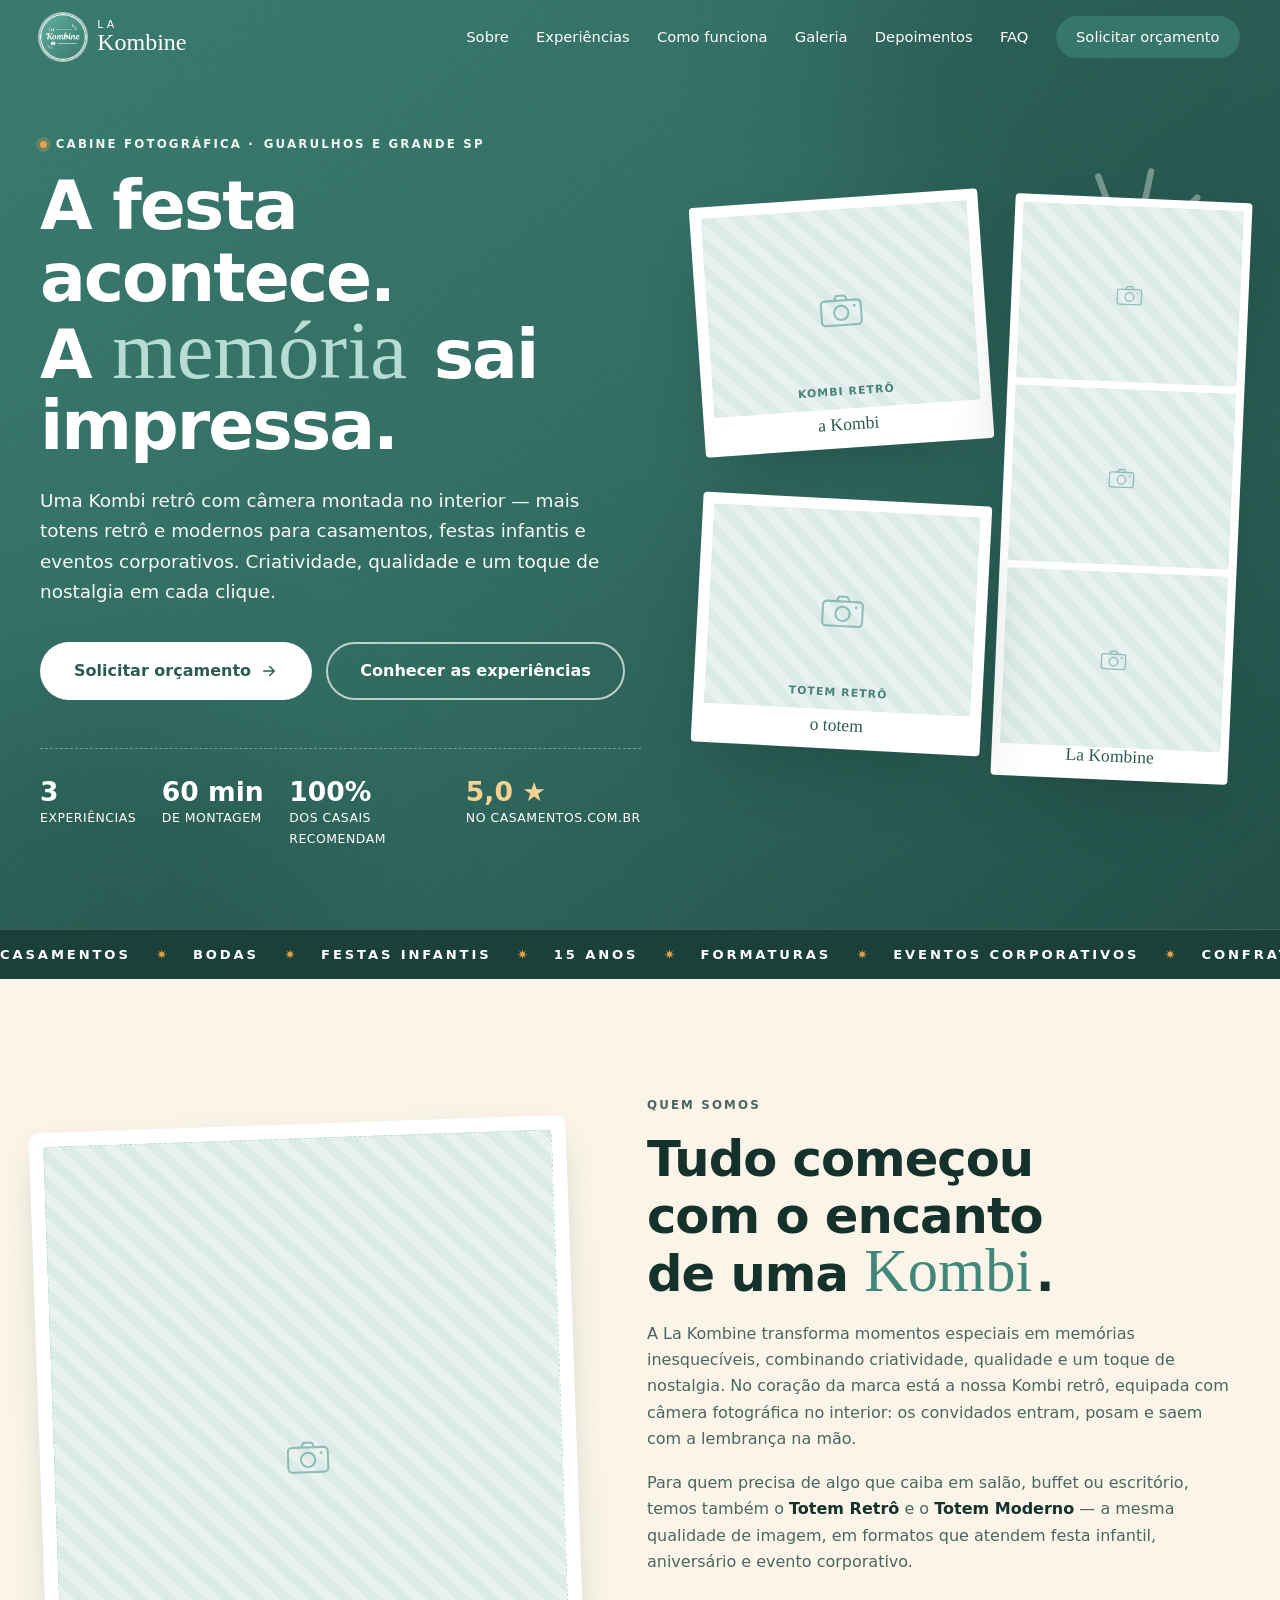
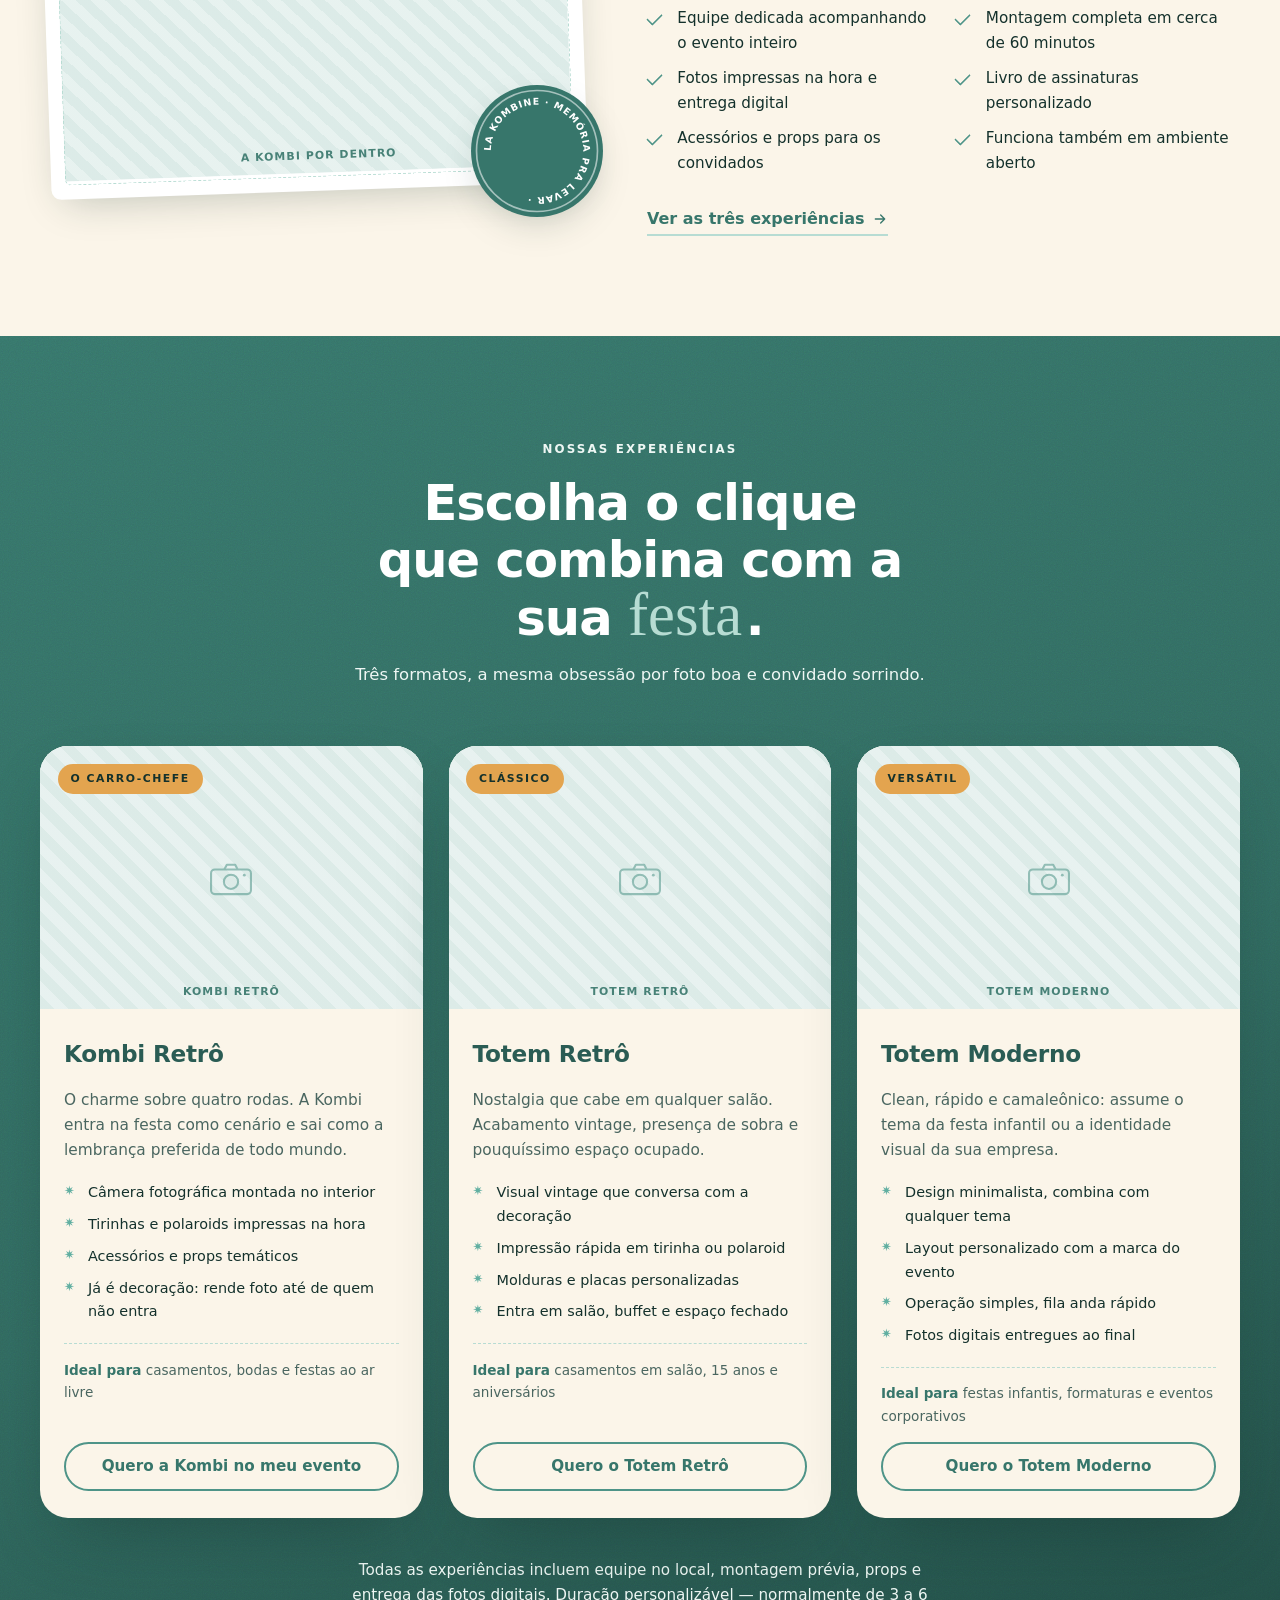
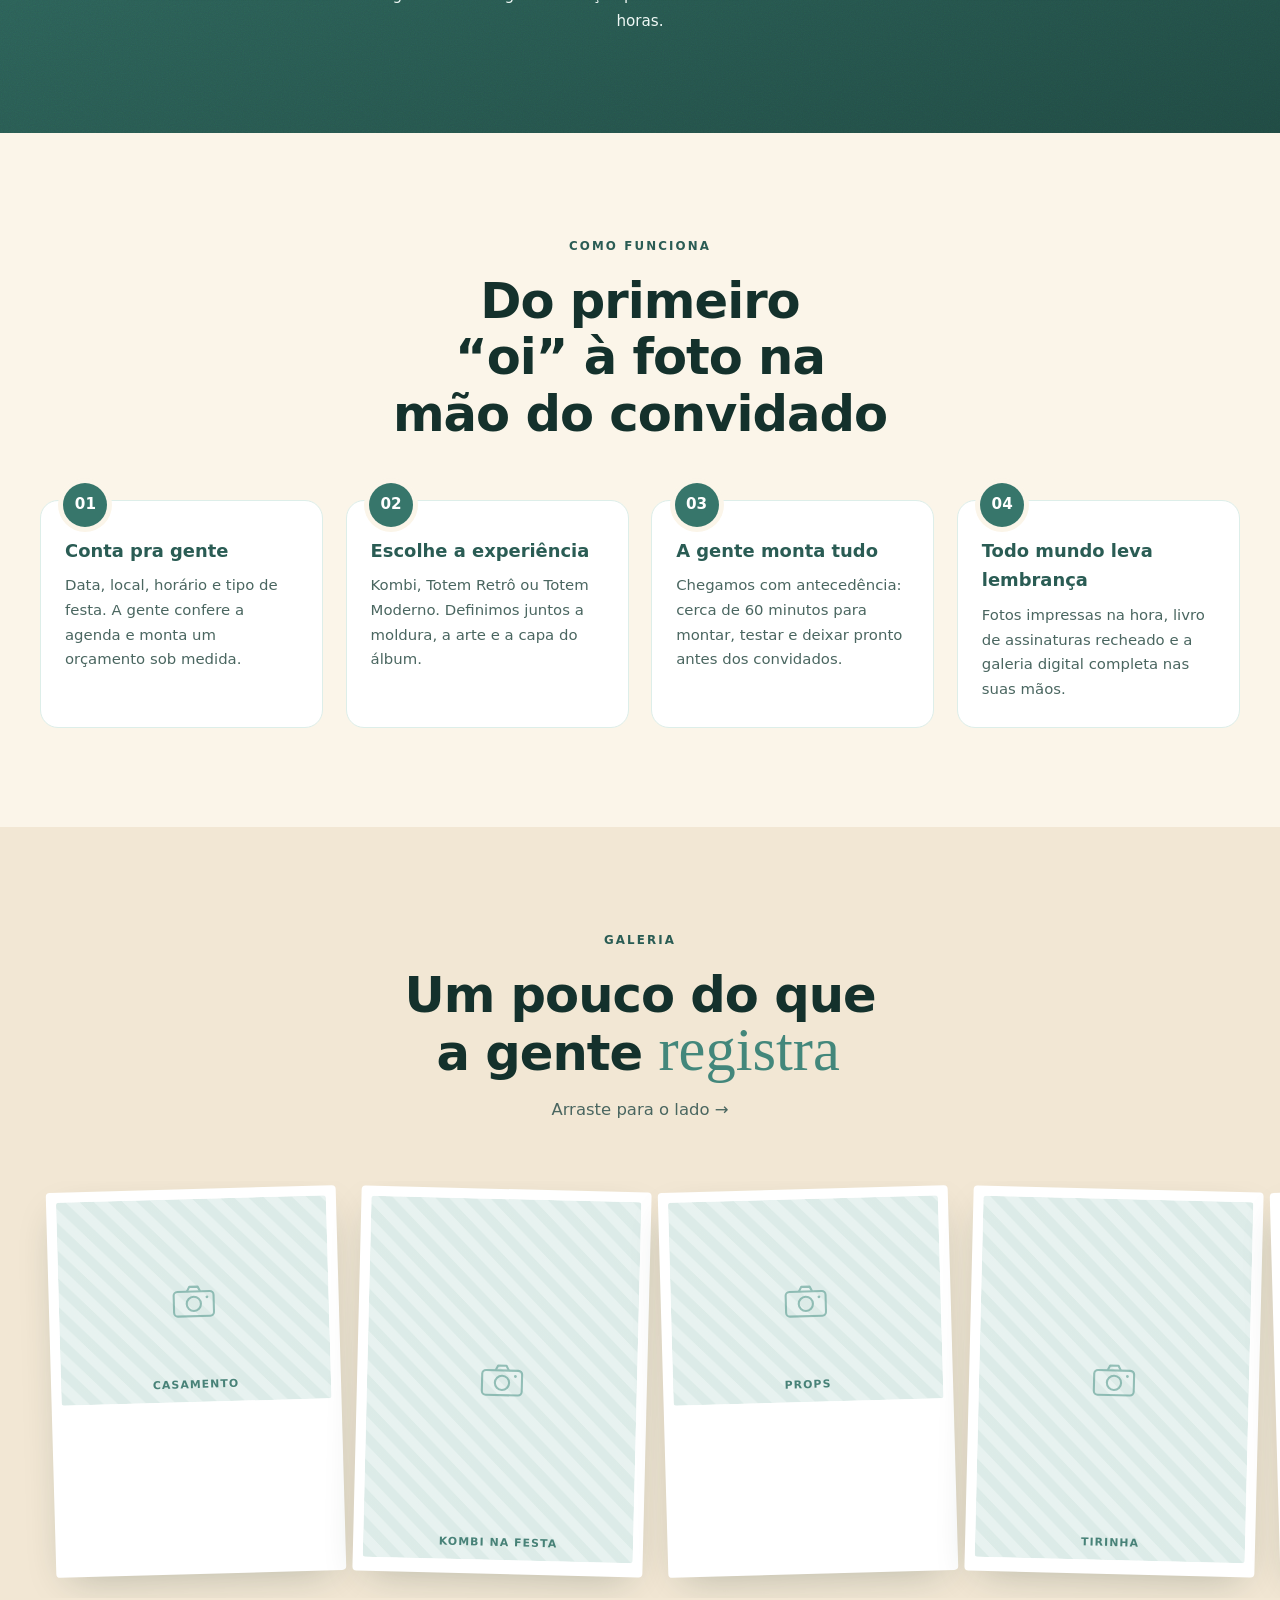
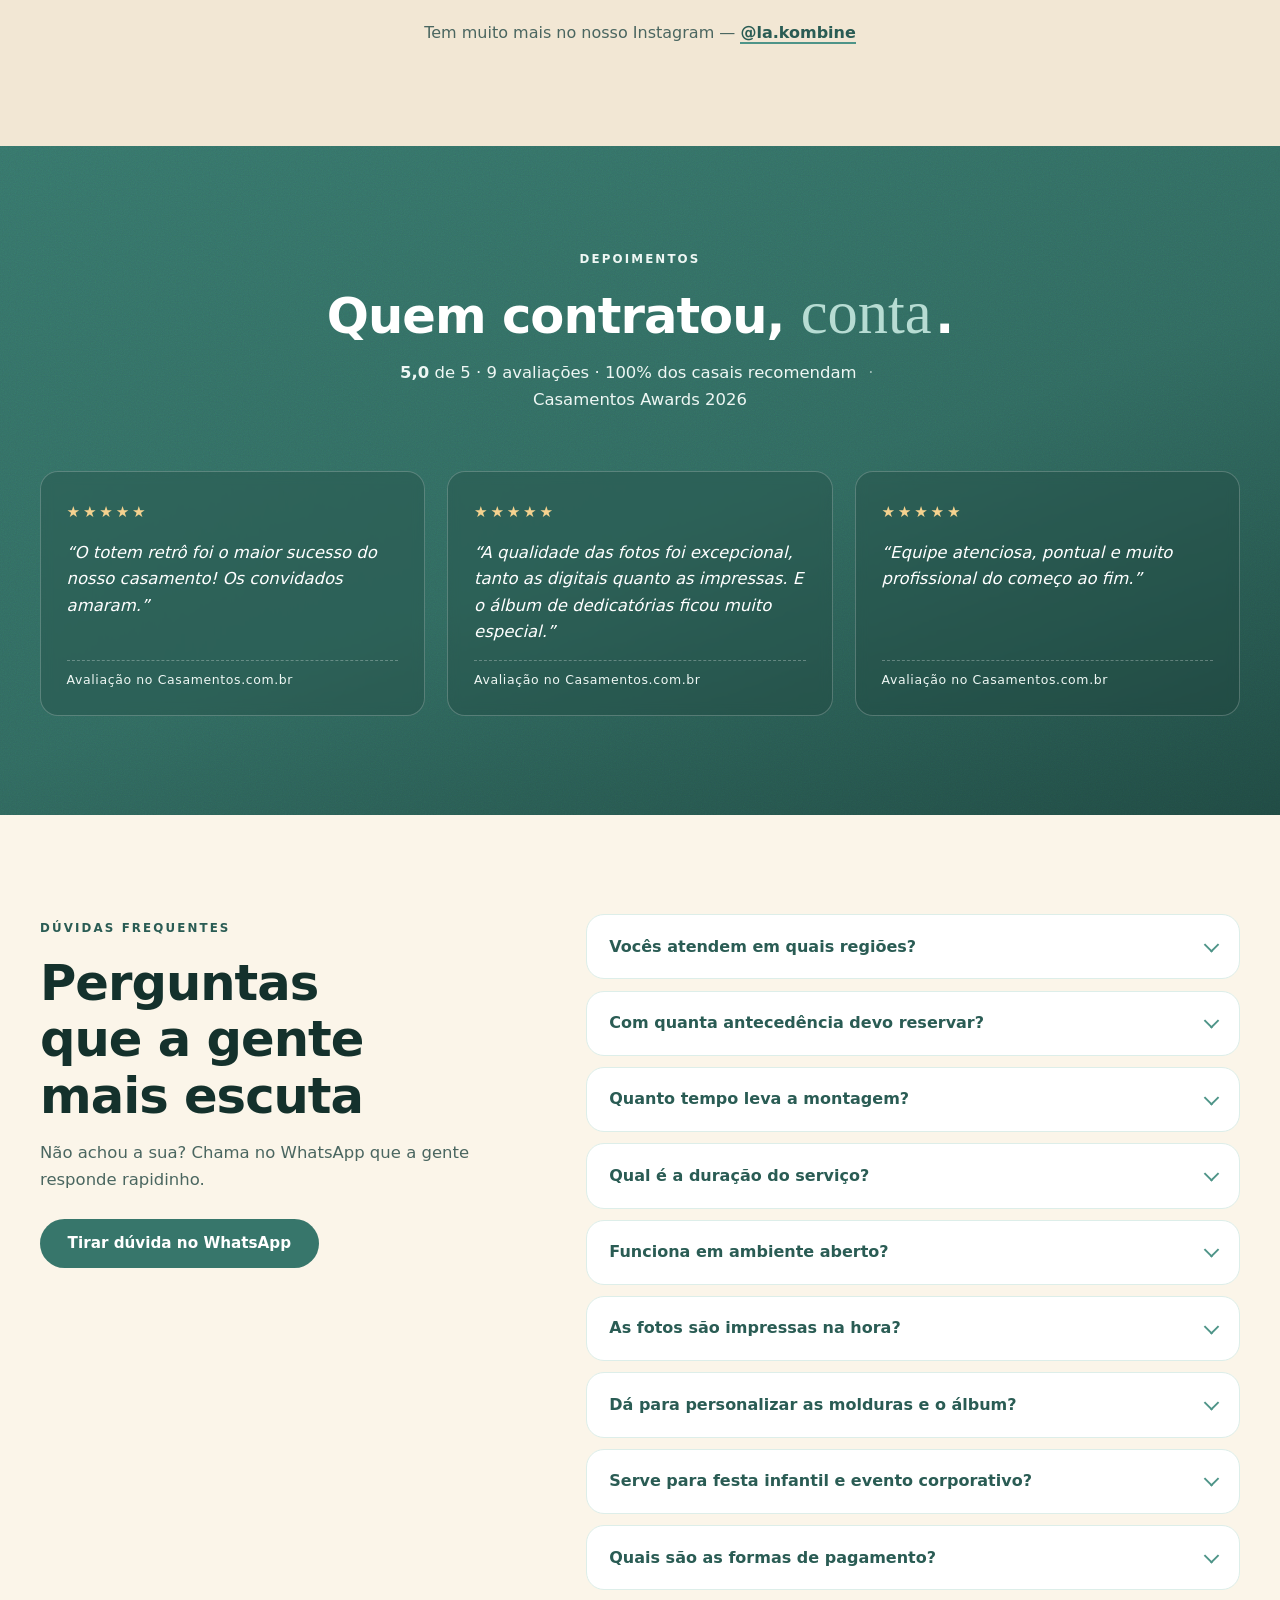
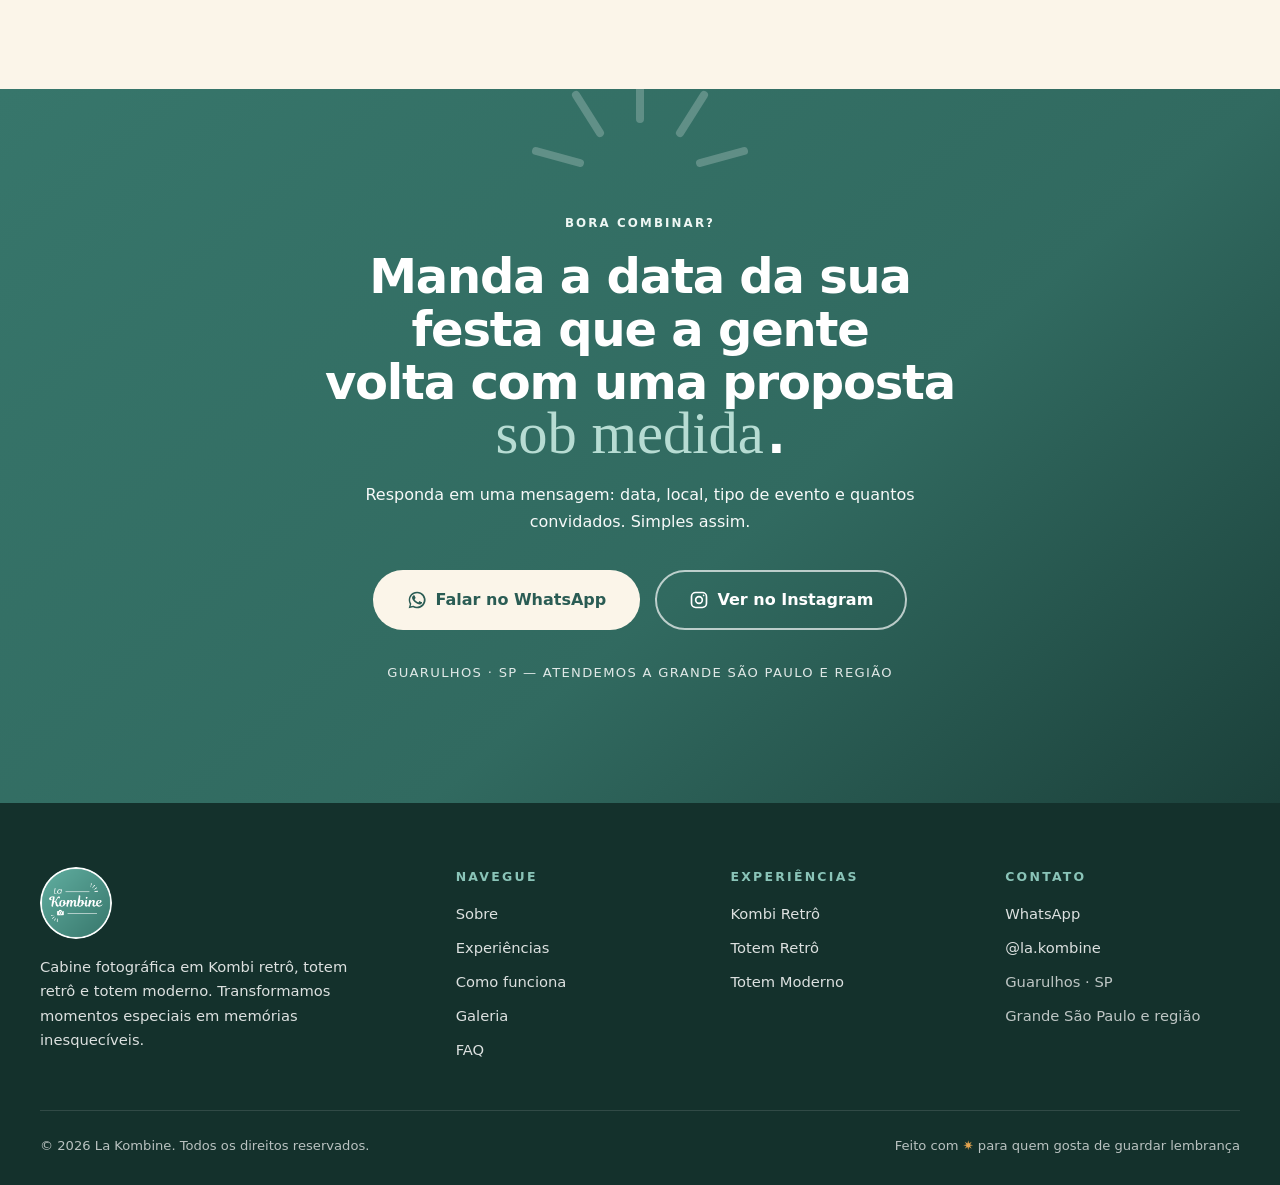
==== commit b111d431: "Aplica o WhatsApp real da La Kombine Substitui o placeholder pelo numero +55 11 91526-9335 nos tres " ====
--- a/lakombine/index.html
+++ b/lakombine/index.html
@@ -28,8 +28,8 @@
 <link rel="stylesheet" href="styles/fonts.css" />
 <link rel="stylesheet" href="styles/main.css" />
 
-<!-- Dados estruturados do negócio. O telefone usa o mesmo placeholder dos links
-     do WhatsApp, então o `sed` do README corrige aqui também. -->
+<!-- Dados estruturados do negócio. O telefone tem de ser o mesmo dos links
+     do WhatsApp — se um mudar, mude o outro. -->
 <script type="application/ld+json">
 {
   "@context": "https://schema.org",
@@ -40,7 +40,7 @@
   "image": "https://lakombine.com.br/assets/og-image.png",
   "logo": "https://lakombine.com.br/assets/logo.png",
   "url": "https://lakombine.com.br/",
-  "telephone": "+5511900000000",
+  "telephone": "+5511915269335",
   "address": {
     "@type": "PostalAddress",
     "addressLocality": "Guarulhos",
@@ -516,8 +516,7 @@
     <p class="cta__sub">Responda em uma mensagem: data, local, tipo de evento e quantos convidados. Simples assim.</p>
 
     <div class="cta__actions">
-      <!-- TROCAR: substitua 5511900000000 pelo WhatsApp real (formato 55 + DDD + número) -->
-      <a class="btn btn--cream btn--lg" href="https://wa.me/5511900000000?text=Ol%C3%A1!%20Vim%20pelo%20site%20da%20La%20Kombine%20e%20quero%20um%20or%C3%A7amento." target="_blank" rel="noopener">
+      <a class="btn btn--cream btn--lg" href="https://wa.me/5511915269335?text=Ol%C3%A1!%20Vim%20pelo%20site%20da%20La%20Kombine%20e%20quero%20um%20or%C3%A7amento." target="_blank" rel="noopener">
         <svg viewBox="0 0 24 24" width="20" height="20" aria-hidden="true" fill="currentColor"><path d="M17.5 14.4c-.3-.2-1.7-.9-2-1s-.5-.2-.7.1-.8 1-.9 1.2-.3.2-.6.1a8 8 0 0 1-2.4-1.5 9 9 0 0 1-1.6-2c-.2-.3 0-.5.1-.6l.5-.6.3-.5v-.5l-1-2.2c-.2-.5-.4-.5-.6-.5h-.6a1.1 1.1 0 0 0-.8.4A3.3 3.3 0 0 0 6 9.2a5.7 5.7 0 0 0 1.2 3 13 13 0 0 0 5 4.4 15 15 0 0 0 1.7.6 4 4 0 0 0 1.9.1 3 3 0 0 0 2-1.4 2.5 2.5 0 0 0 .2-1.4zM12 2a10 10 0 0 0-8.6 15L2 22l5.2-1.4A10 10 0 1 0 12 2zm0 18.2a8.2 8.2 0 0 1-4.2-1.2l-.3-.2-3.1.8.8-3-.2-.3A8.2 8.2 0 1 1 12 20.2z"/></svg>
         Falar no WhatsApp
       </a>
@@ -559,8 +558,7 @@
 
     <div class="footer__col">
       <h3>Contato</h3>
-      <!-- TROCAR: WhatsApp real -->
-      <a href="https://wa.me/5511900000000" target="_blank" rel="noopener">WhatsApp</a>
+      <a href="https://wa.me/5511915269335" target="_blank" rel="noopener">WhatsApp</a>
       <a href="https://www.instagram.com/la.kombine" target="_blank" rel="noopener">@la.kombine</a>
       <span>Guarulhos · SP</span>
       <!-- Horário de atendimento removido: era um palpite meu, não um dado confirmado.
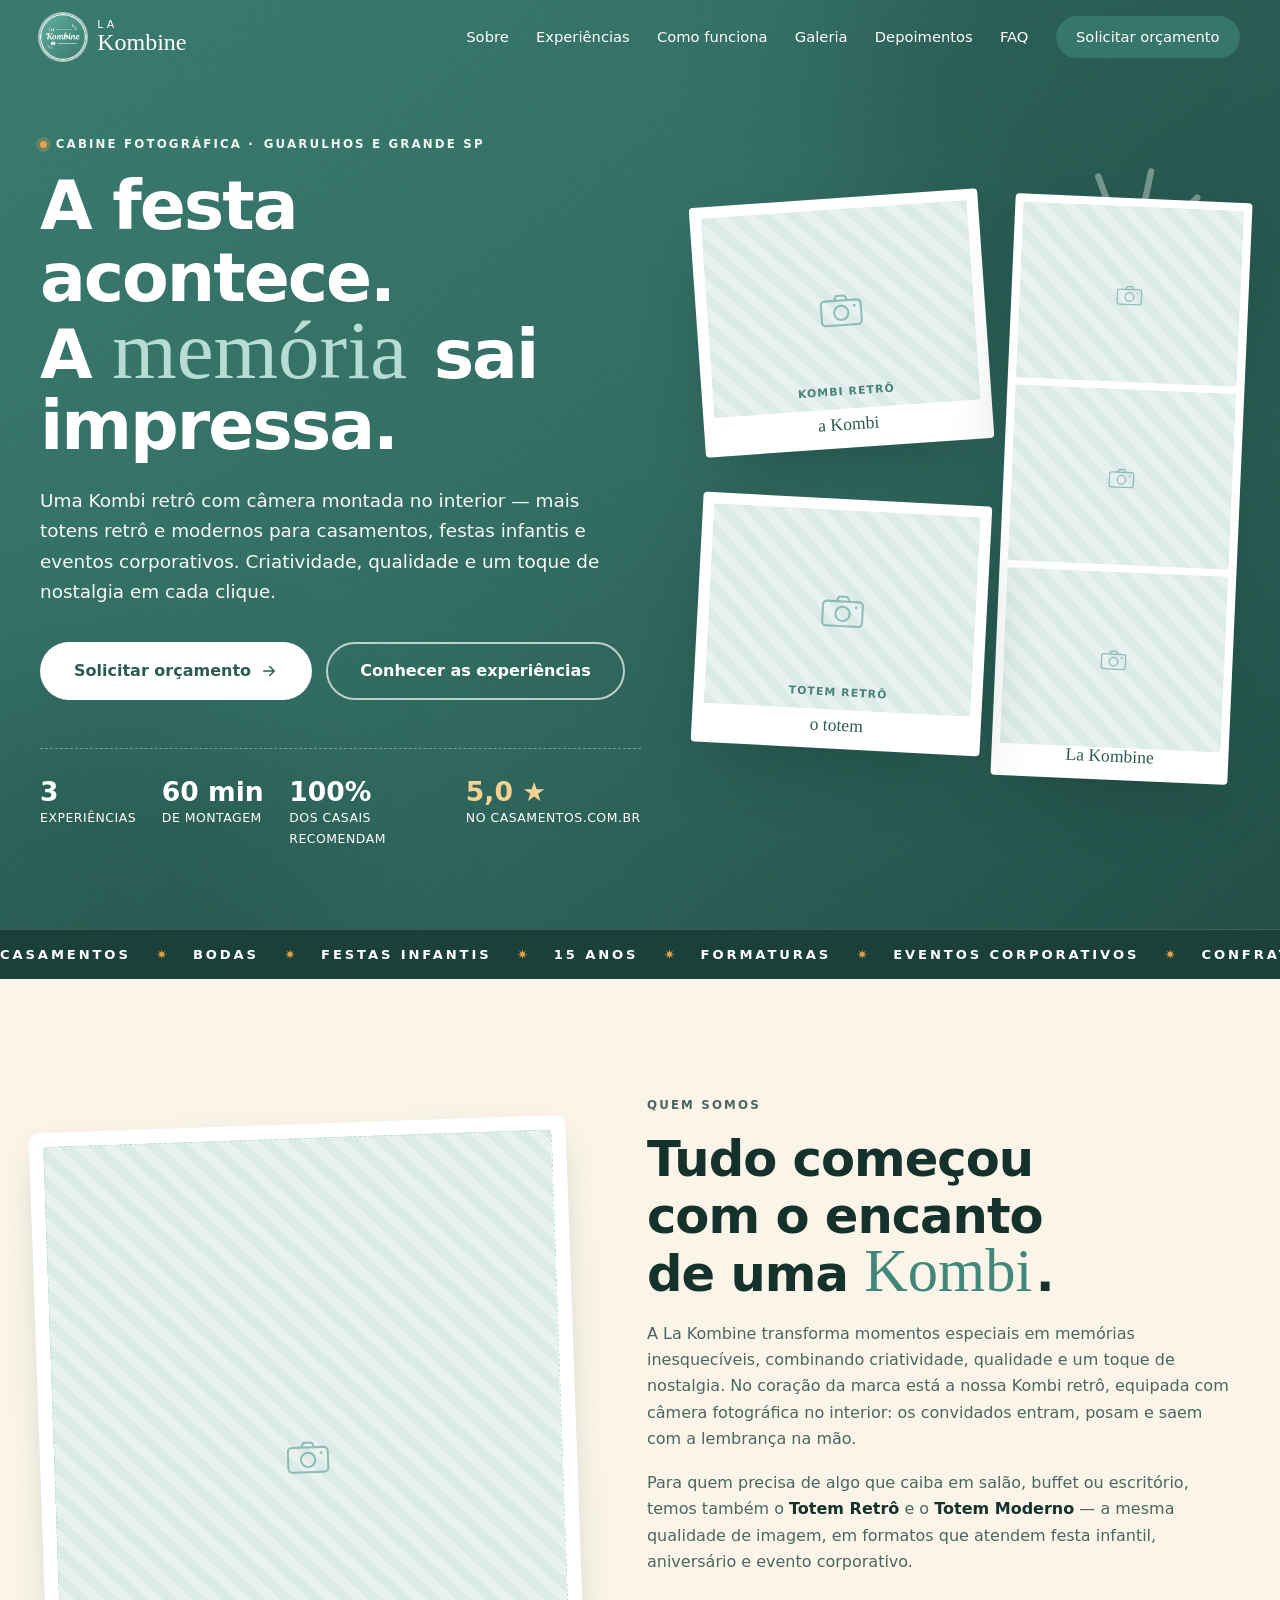
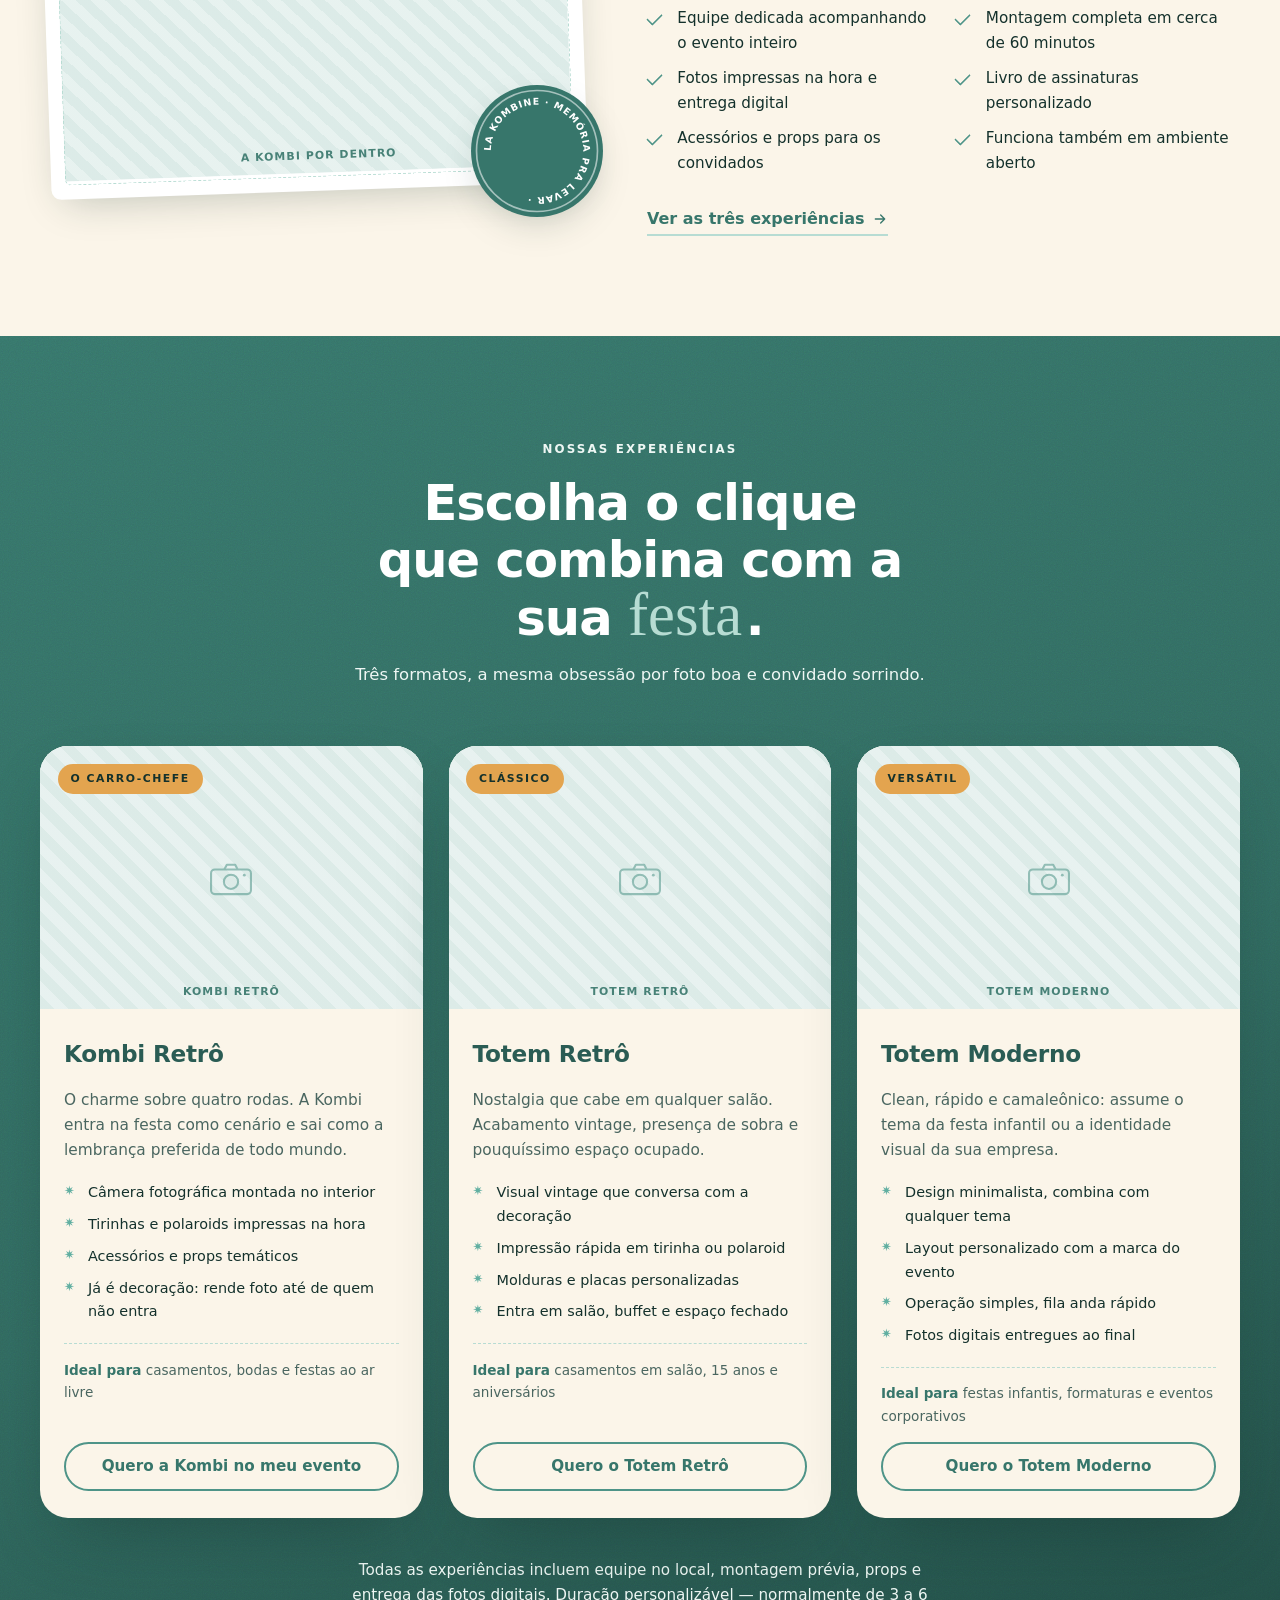
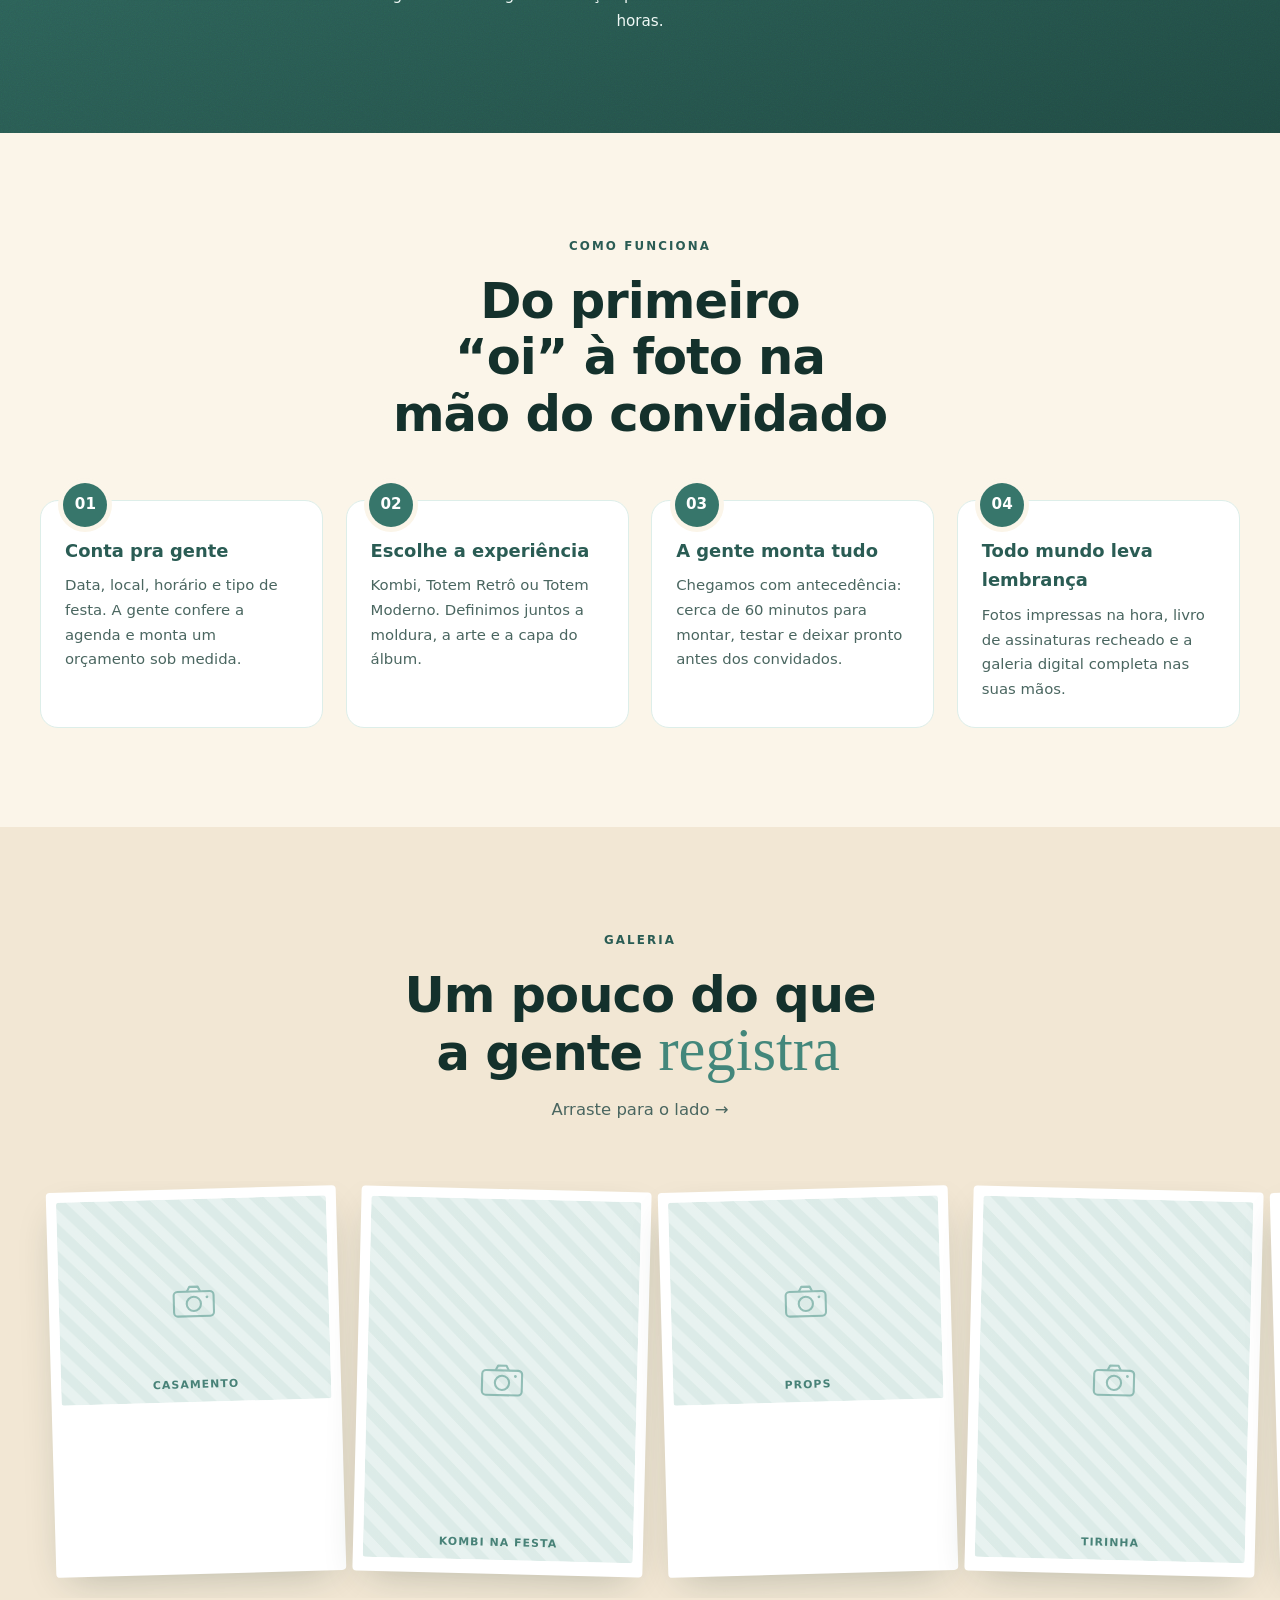
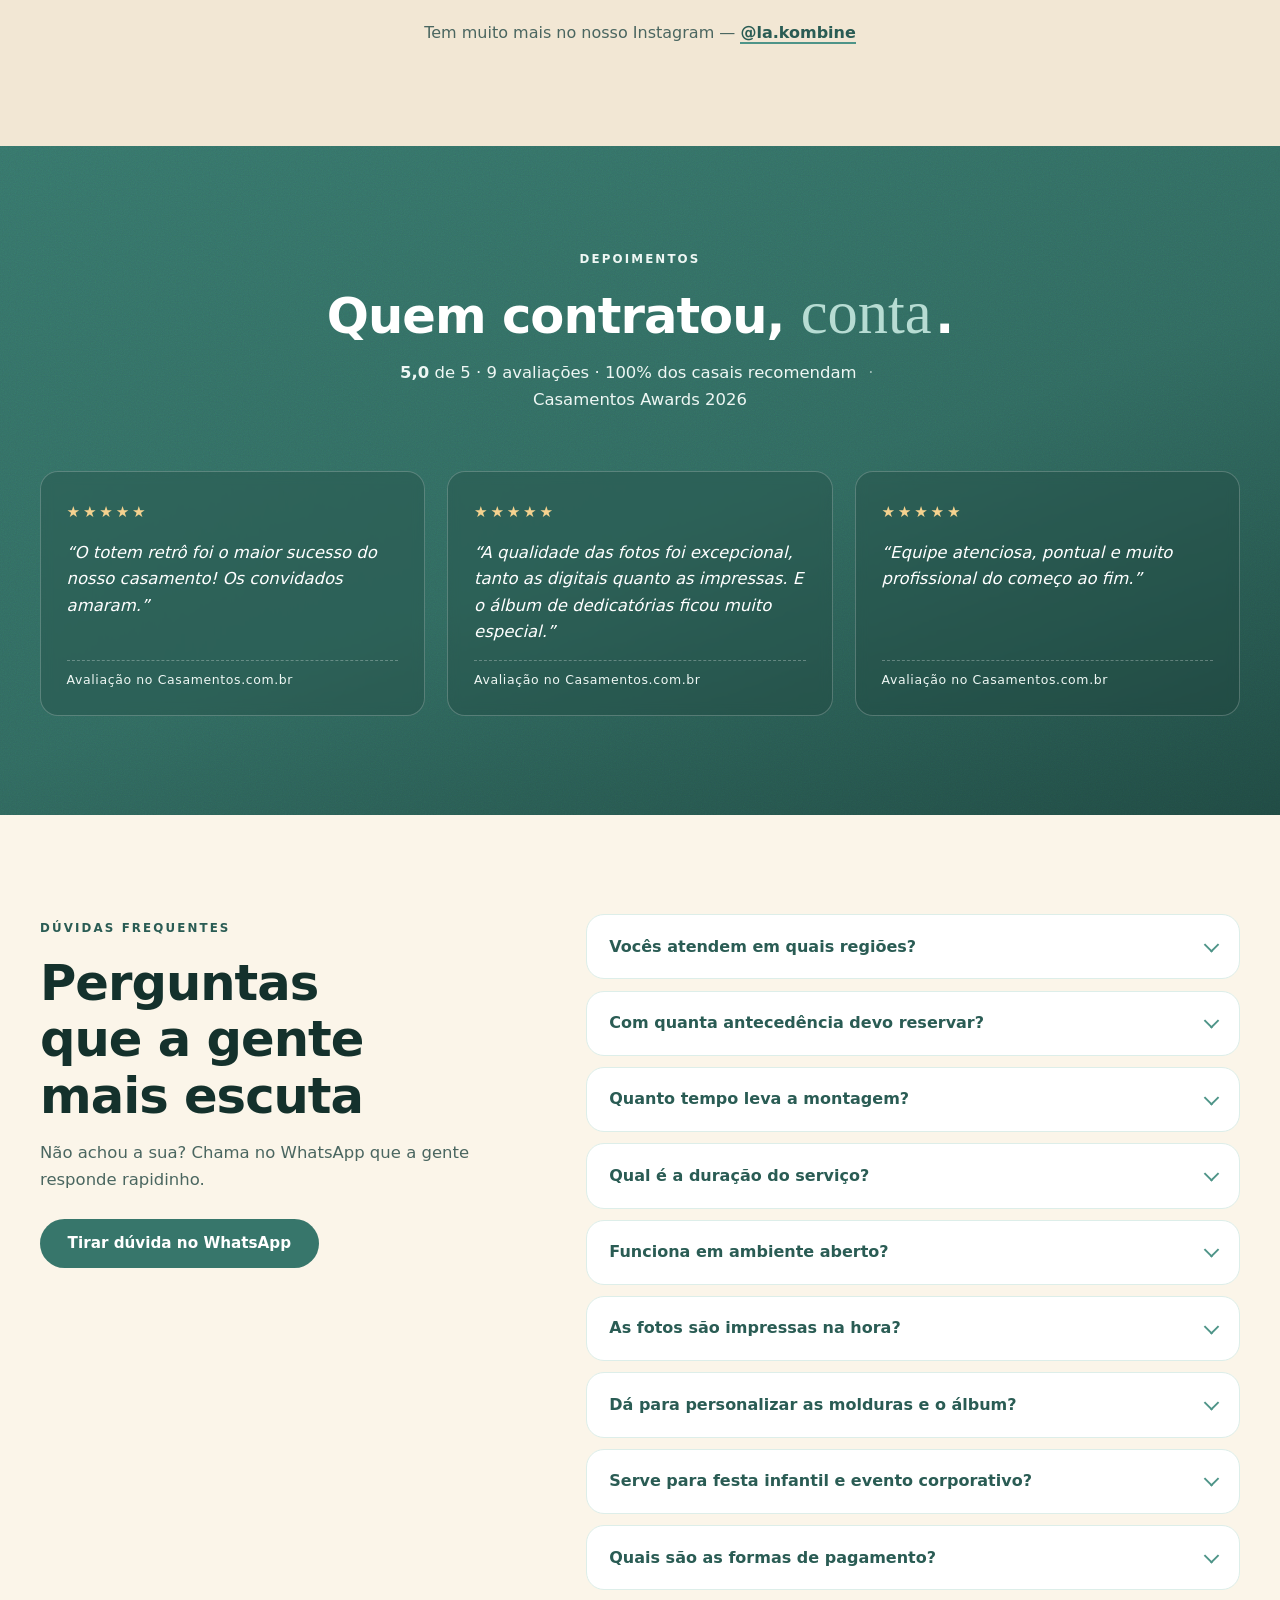
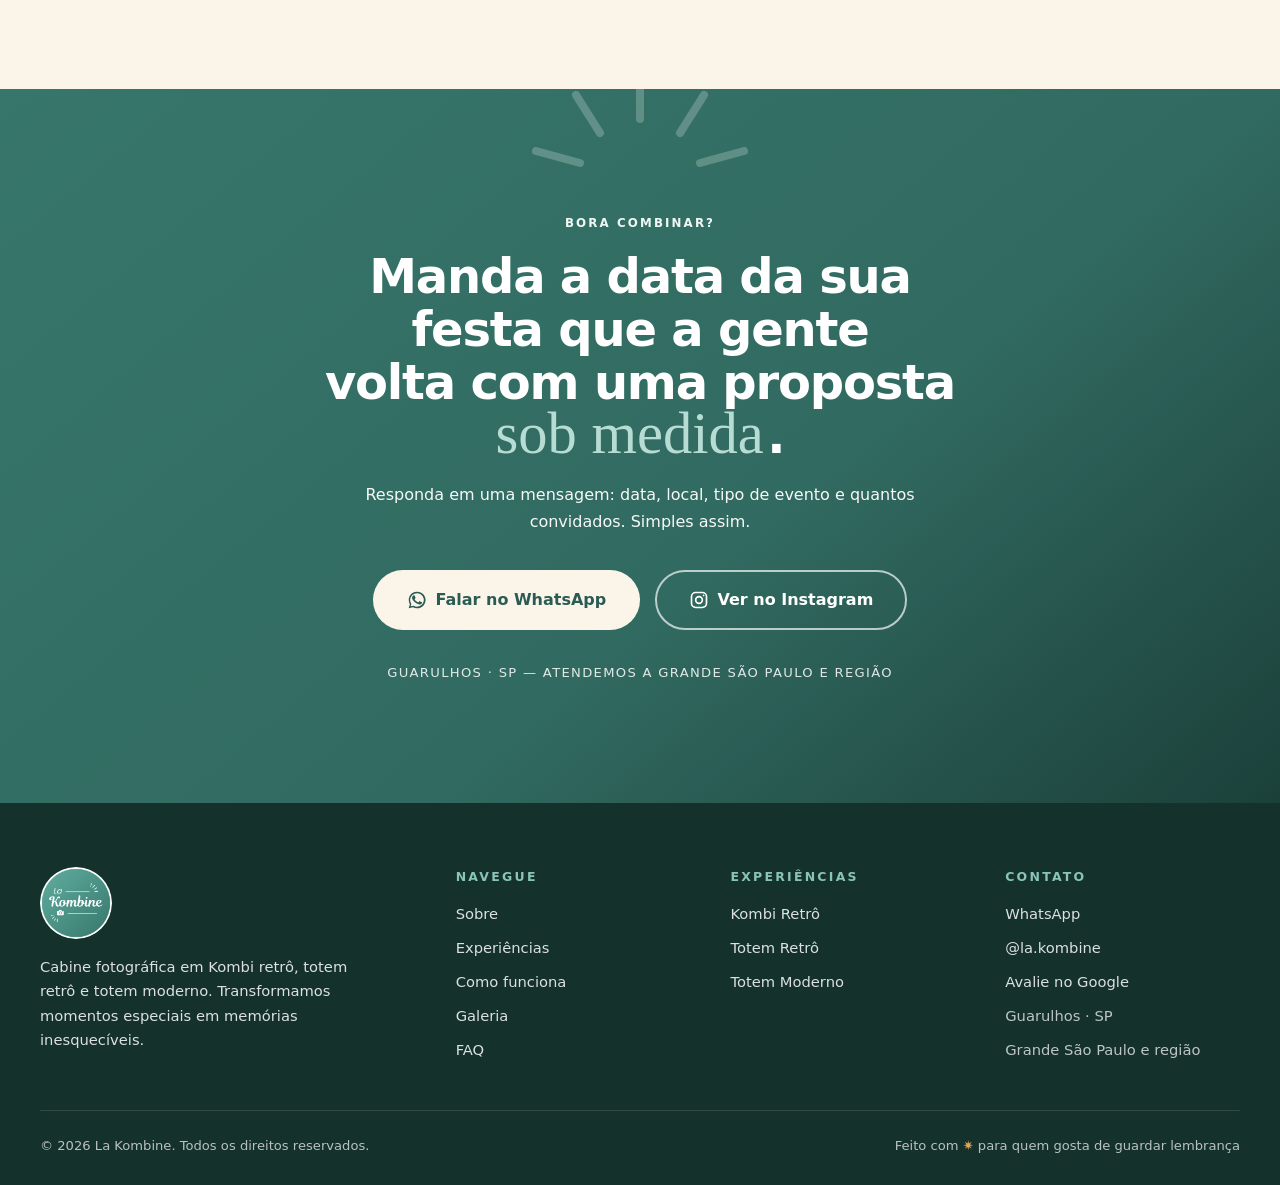
==== commit e3ae85b3: "Liga o site ao perfil do Google Meu Negocio Adiciona o perfil ao sameAs do LocalBusiness, que e o qu" ====
--- a/lakombine/index.html
+++ b/lakombine/index.html
@@ -52,7 +52,10 @@
     { "@type": "City", "name": "São Paulo" },
     { "@type": "AdministrativeArea", "name": "Grande São Paulo" }
   ],
-  "sameAs": ["https://www.instagram.com/la.kombine"],
+  "sameAs": [
+    "https://www.instagram.com/la.kombine",
+    "https://share.google/eZEOCQCiD9U4jkGZJ"
+  ],
   "priceRange": "$$",
   "hasOfferCatalog": {
     "@type": "OfferCatalog",
@@ -560,6 +563,7 @@
       <h3>Contato</h3>
       <a href="https://wa.me/5511915269335" target="_blank" rel="noopener">WhatsApp</a>
       <a href="https://www.instagram.com/la.kombine" target="_blank" rel="noopener">@la.kombine</a>
+      <a href="https://share.google/eZEOCQCiD9U4jkGZJ" target="_blank" rel="noopener">Avalie no Google</a>
       <span>Guarulhos · SP</span>
       <!-- Horário de atendimento removido: era um palpite meu, não um dado confirmado.
            Se quiser exibir, troque por um <span> com o horário real. -->
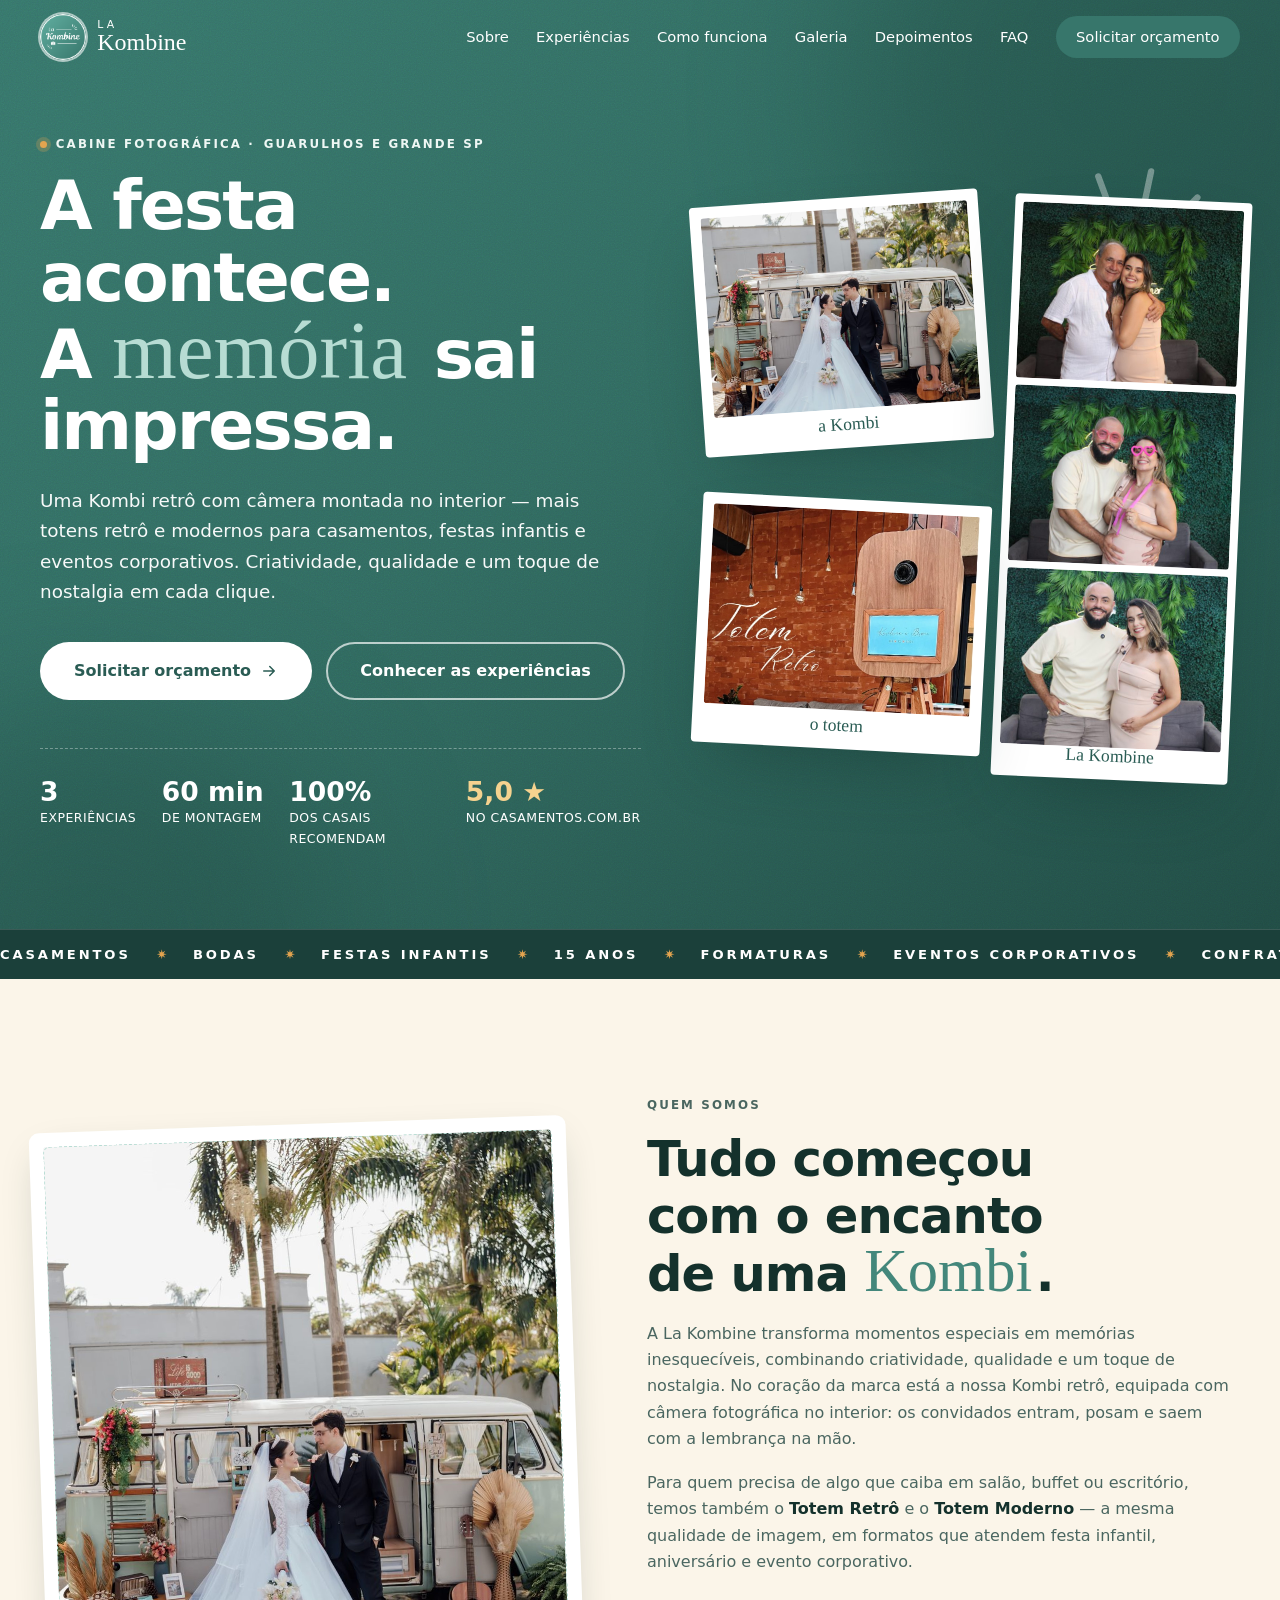
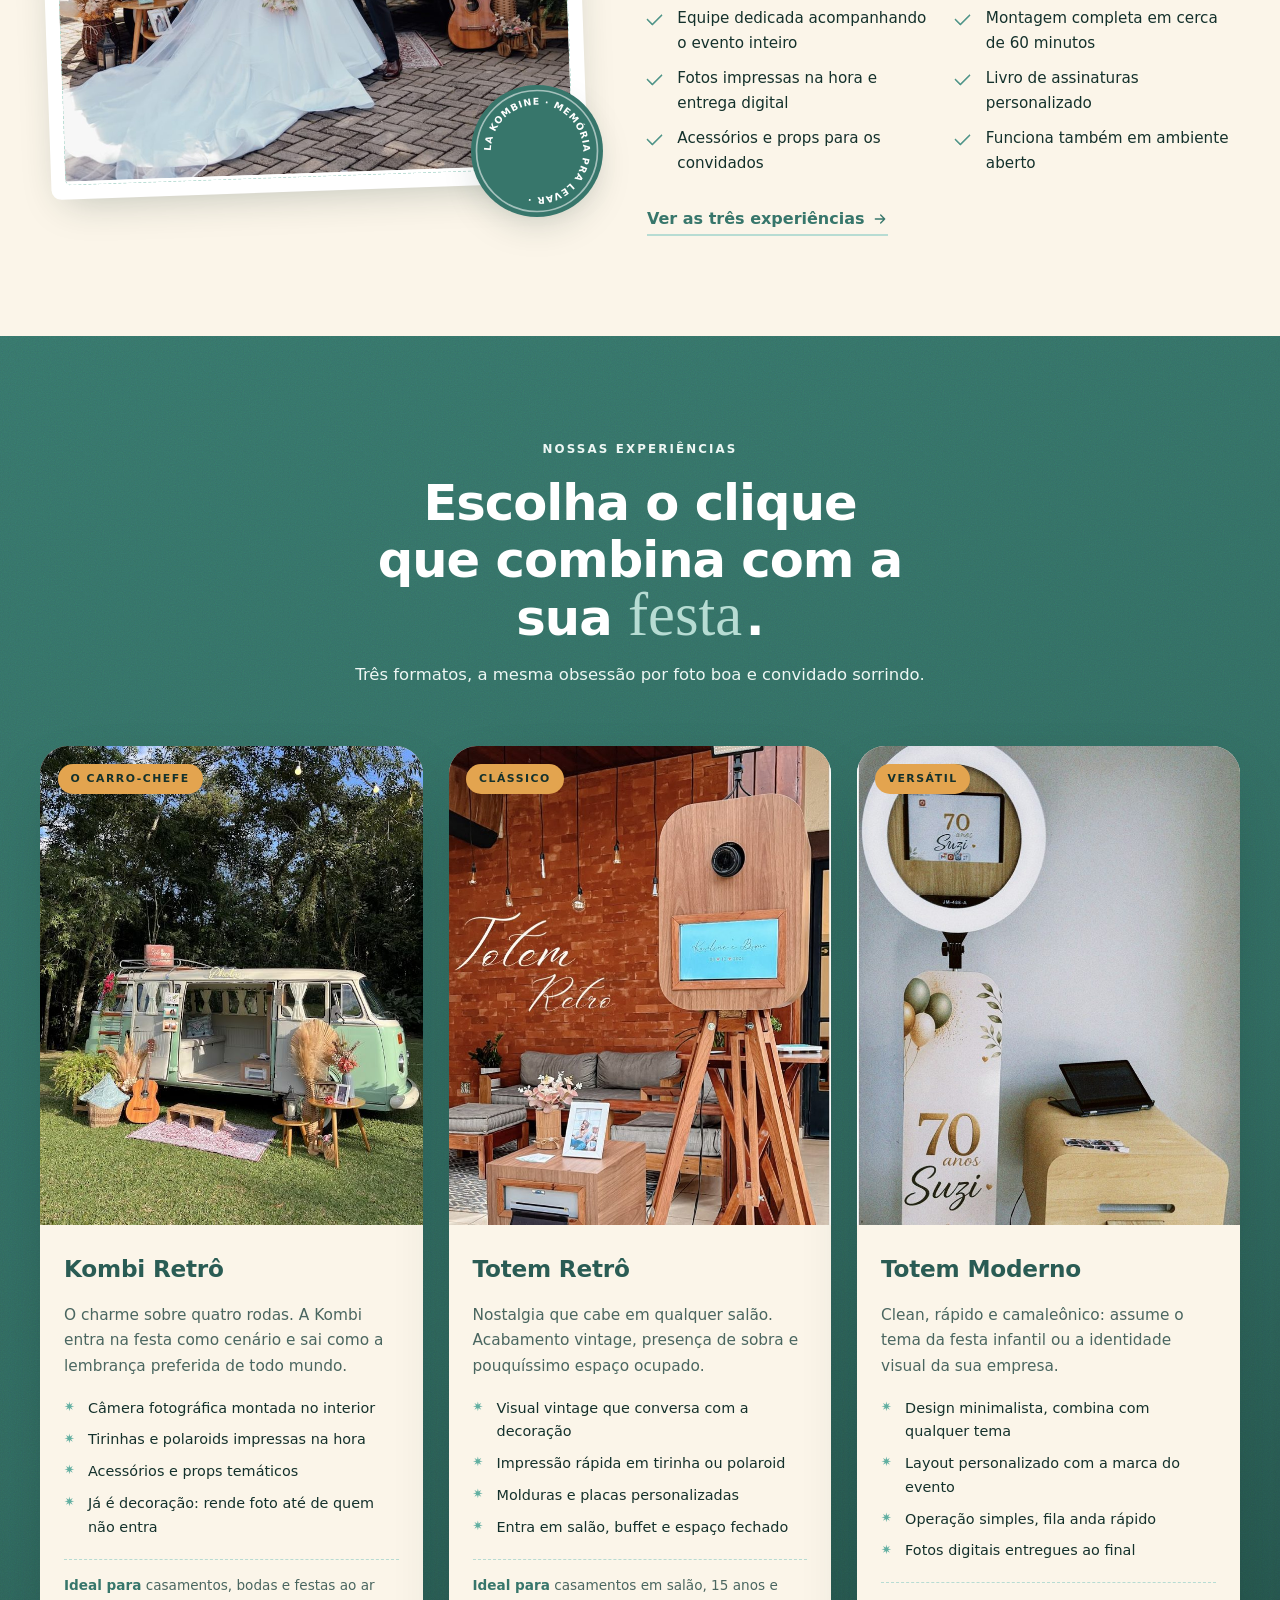
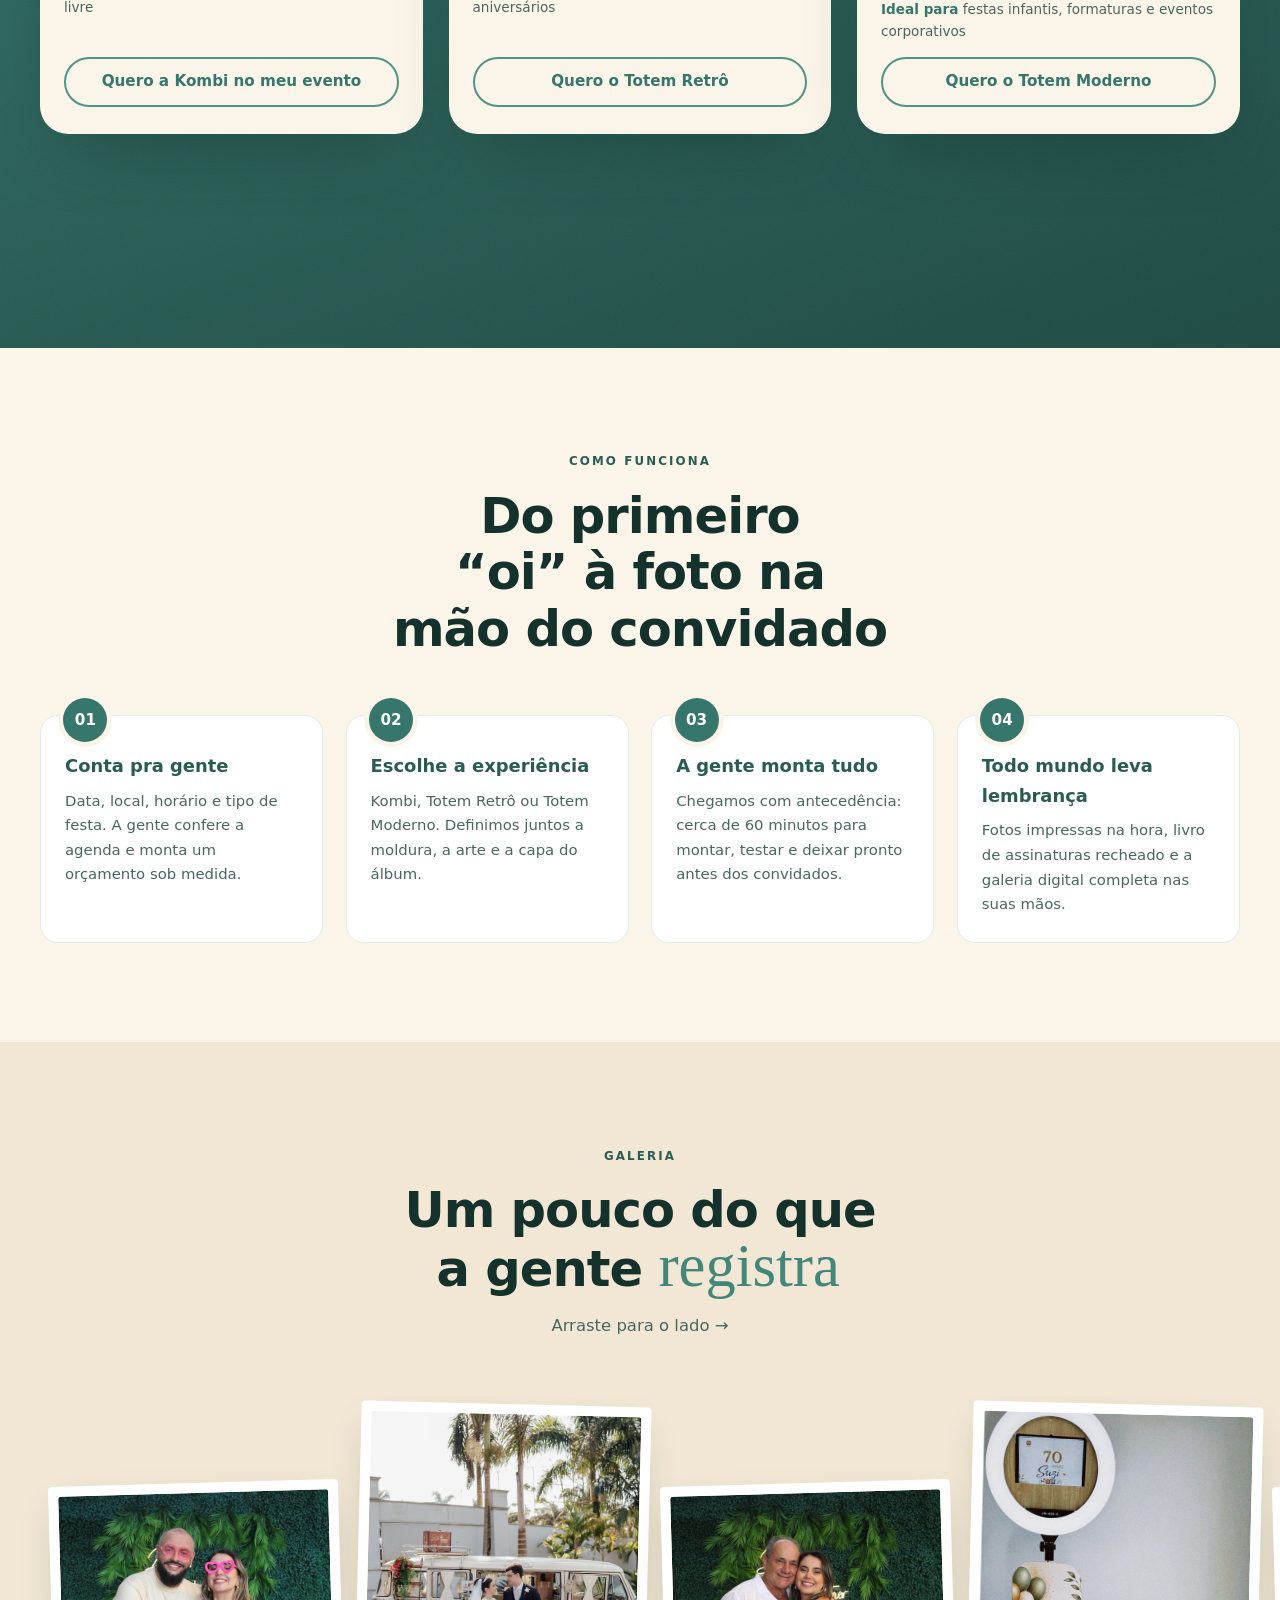
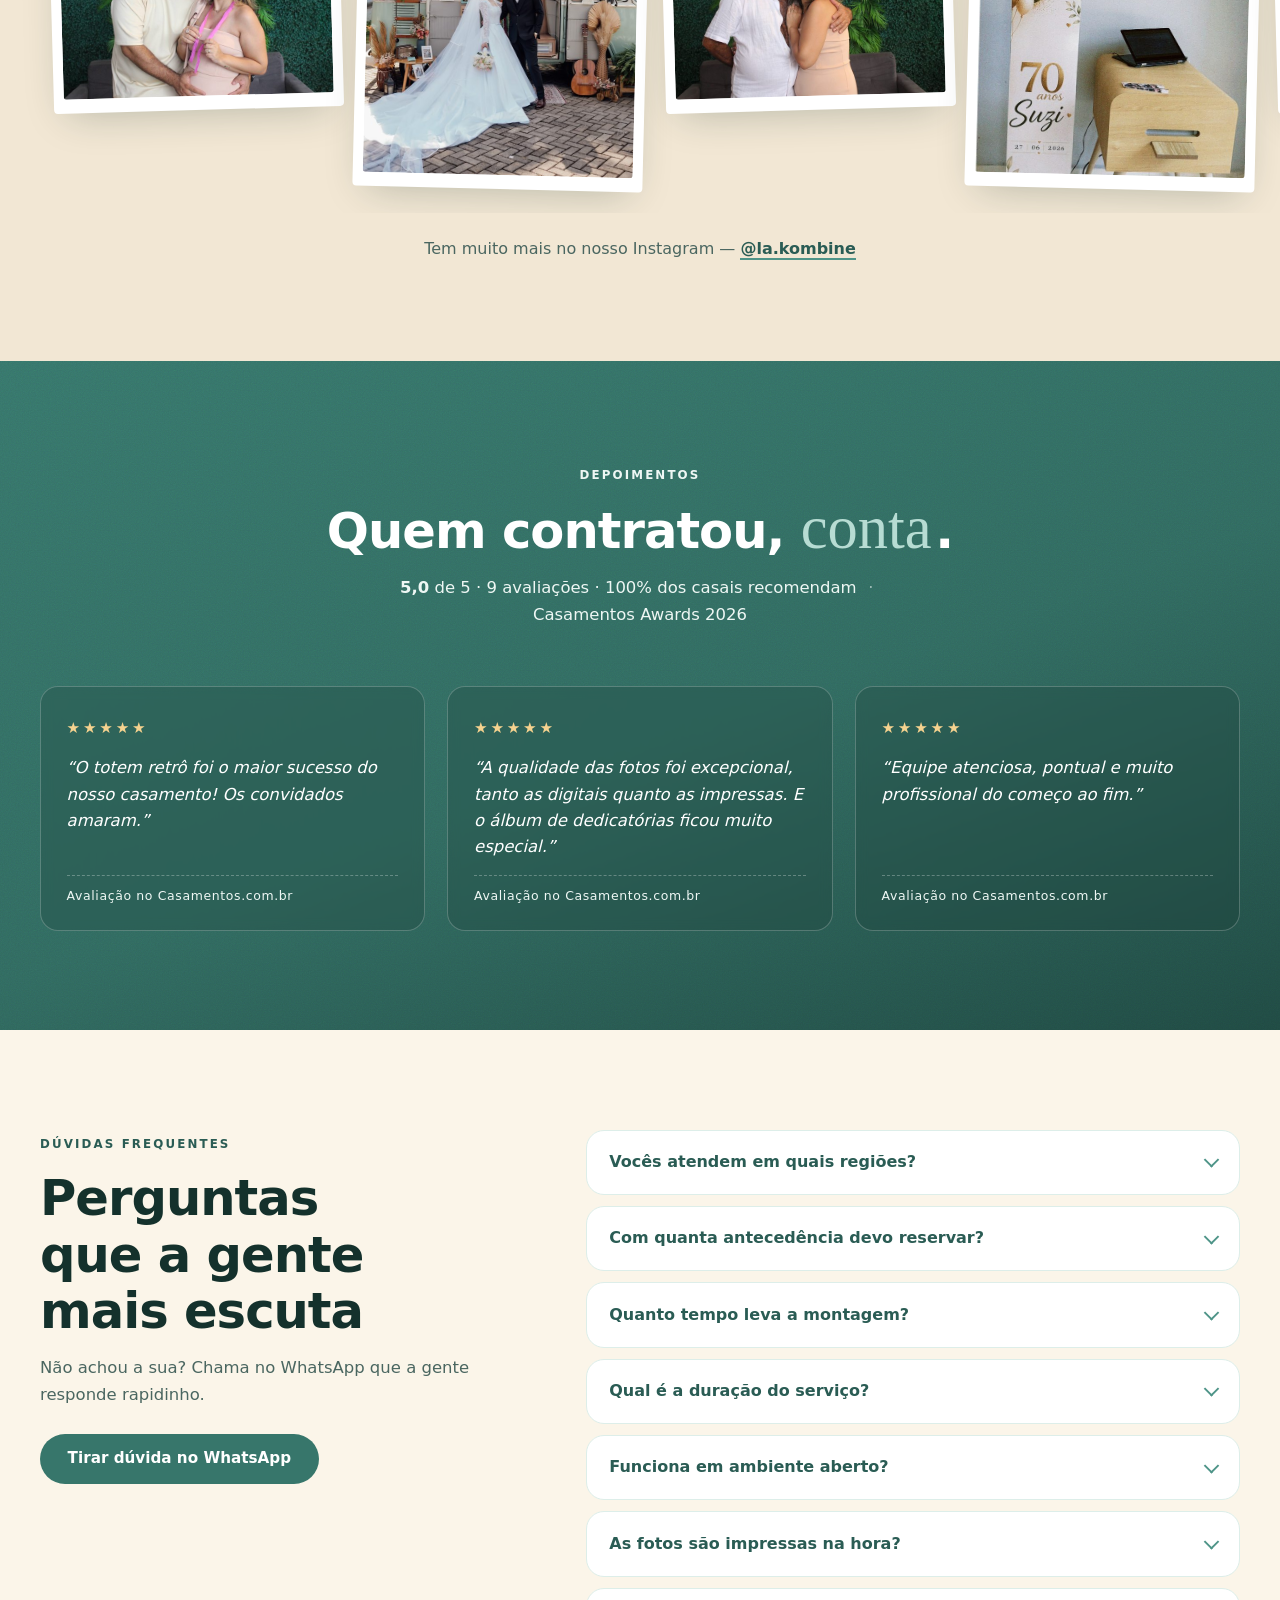
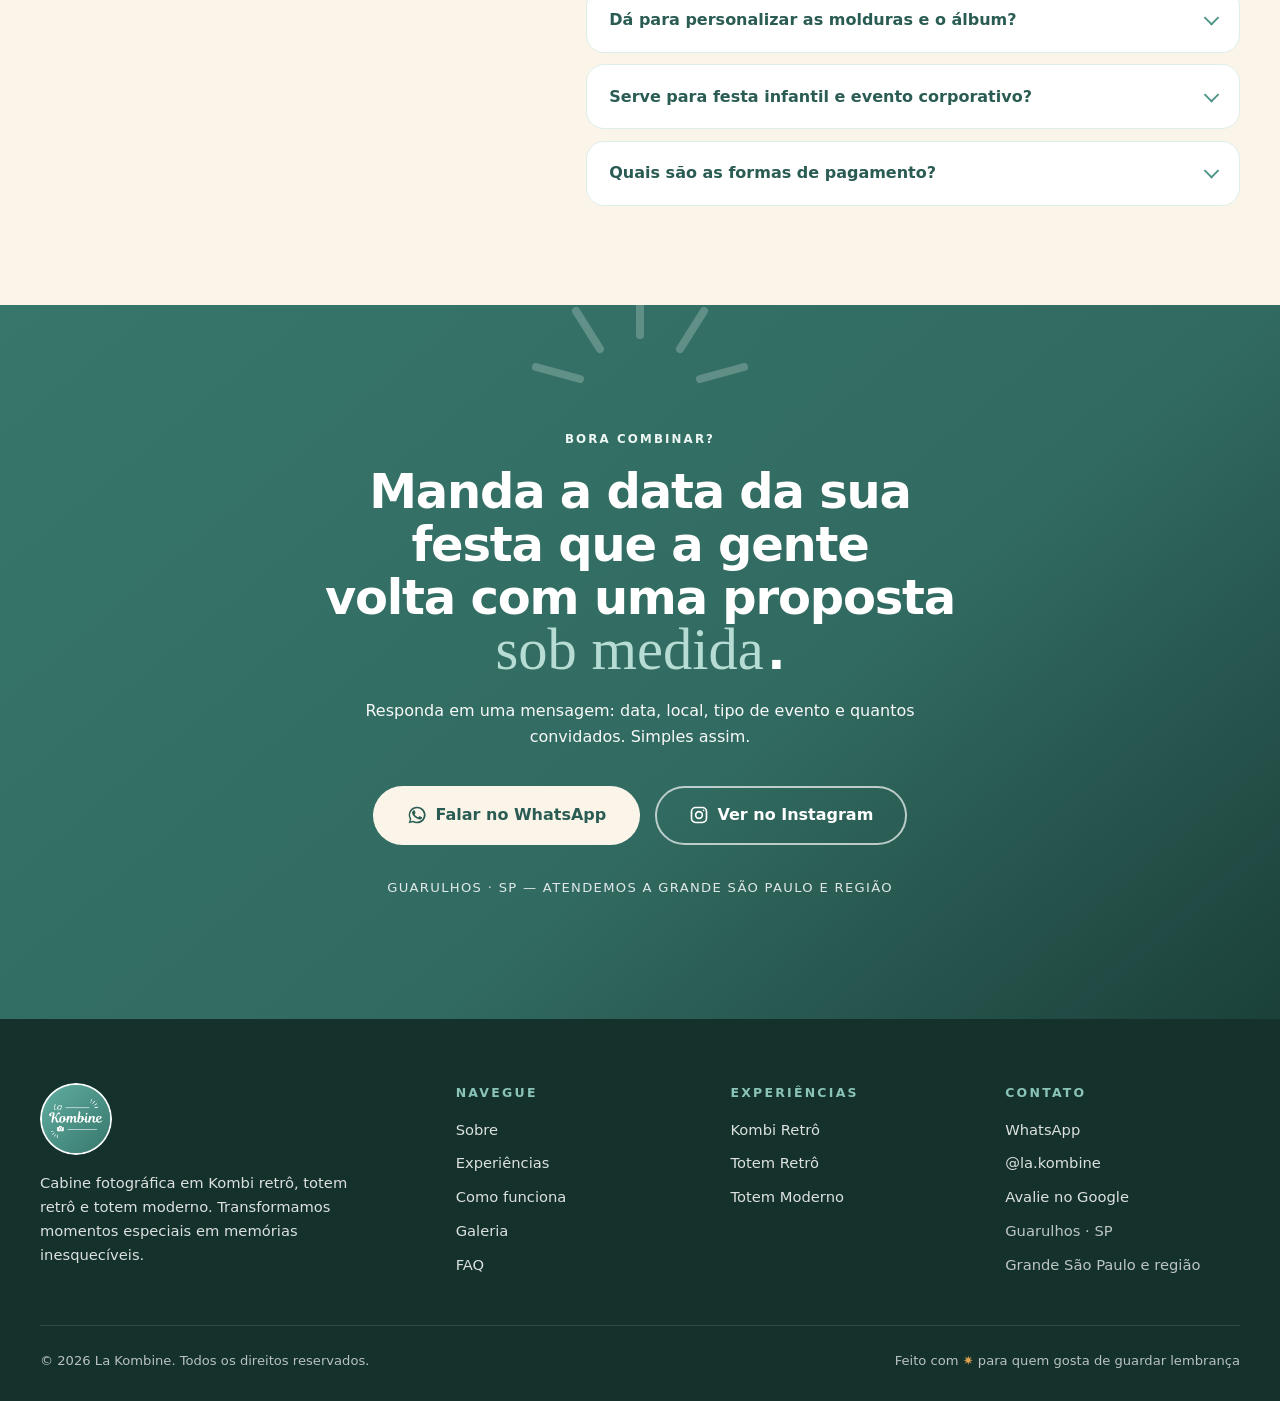
==== commit f3c9a2a4: "Publica as fotos reais da La Kombine Substitui os 16 placeholders por fotos reais, derivadas de 7 or" ====
--- a/lakombine/index.html
+++ b/lakombine/index.html
@@ -174,22 +174,21 @@
       </ul>
     </div>
 
-    <!-- Placeholders de imagem: troque os src por fotos reais (ver README) -->
     <div class="hero__media" aria-hidden="false">
       <figure class="polaroid polaroid--a">
-        <div class="ph" data-slot="assets/kombi-01.jpg" data-label="Kombi retrô"></div>
+        <img src="assets/kombi-01.jpg" width="900" height="675" fetchpriority="high" alt="Noivos posando ao lado da Kombi retrô da La Kombine em um casamento ao ar livre" />
         <figcaption>a Kombi</figcaption>
       </figure>
 
       <figure class="strip">
-        <div class="ph ph--sm" data-slot="assets/tirinha-01.jpg"></div>
-        <div class="ph ph--sm" data-slot="assets/tirinha-02.jpg"></div>
-        <div class="ph ph--sm" data-slot="assets/tirinha-03.jpg"></div>
+        <img src="assets/tirinha-01.jpg" width="560" height="448" fetchpriority="high" alt="Pai e filha abraçados posando na cabine fotográfica da festa" />
+        <img src="assets/tirinha-02.jpg" width="560" height="448" fetchpriority="high" alt="Casal de convidados rindo com óculos de coração na cabine fotográfica" />
+        <img src="assets/tirinha-03.jpg" width="560" height="448" fetchpriority="high" alt="Casal posando para o totem fotográfico em frente ao painel de folhagem" />
         <figcaption>La Kombine</figcaption>
       </figure>
 
       <figure class="polaroid polaroid--b">
-        <div class="ph" data-slot="assets/totem-01.jpg" data-label="Totem retrô"></div>
+        <img src="assets/totem-01.jpg" width="900" height="675" fetchpriority="high" alt="Totem Retrô da La Kombine, em madeira e formato de câmera antiga, montado sobre tripé" />
         <figcaption>o totem</figcaption>
       </figure>
     </div>
@@ -220,7 +219,7 @@
   <div class="container about">
     <div class="about__media reveal">
       <div class="frame">
-        <div class="ph ph--tall" data-slot="assets/sobre-kombi.jpg" data-label="A Kombi por dentro"></div>
+        <img src="assets/sobre-kombi.jpg" width="900" height="1125" loading="lazy" alt="Noivos em frente à Kombi retrô decorada com flores, violão e tapete" />
       </div>
       <div class="badge-ring" aria-hidden="true">
         <svg viewBox="0 0 120 120">
@@ -279,7 +278,7 @@
       <article class="card reveal">
         <span class="card__tag">O carro-chefe</span>
         <div class="card__media">
-          <div class="ph" data-slot="assets/exp-kombi.jpg" data-label="Kombi Retrô"></div>
+          <img src="assets/exp-kombi.jpg" width="659" height="823" loading="lazy" alt="Kombi retrô da La Kombine montada no gramado, com violão, tapete e luzes, pronta para receber os convidados" />
         </div>
         <div class="card__body">
           <h3>Kombi Retrô</h3>
@@ -298,7 +297,7 @@
       <article class="card reveal">
         <span class="card__tag">Clássico</span>
         <div class="card__media">
-          <div class="ph" data-slot="assets/exp-totem-retro.jpg" data-label="Totem Retrô"></div>
+          <img src="assets/exp-totem-retro.jpg" width="760" height="950" loading="lazy" alt="Totem Retrô em madeira sobre tripé, com tela personalizada e impressora ao lado" />
         </div>
         <div class="card__body">
           <h3>Totem Retrô</h3>
@@ -317,7 +316,7 @@
       <article class="card reveal">
         <span class="card__tag">Versátil</span>
         <div class="card__media">
-          <div class="ph" data-slot="assets/exp-totem-moderno.jpg" data-label="Totem Moderno"></div>
+          <img src="assets/exp-totem-moderno.jpg" width="760" height="950" loading="lazy" alt="Totem Moderno branco com ring light e arte personalizada de aniversário, ao lado da mesa com a impressora" />
         </div>
         <div class="card__body">
           <h3>Totem Moderno</h3>
@@ -385,16 +384,14 @@
     </header>
   </div>
 
-  <!-- Placeholders: troque cada .ph por <img src="assets/galeria-XX.jpg" alt="..."> -->
   <div class="gallery" id="gallery" role="region" aria-label="Galeria de fotos">
-    <figure class="gallery__item"><div class="ph" data-slot="assets/galeria-01.jpg" data-label="Casamento"></div></figure>
-    <figure class="gallery__item gallery__item--tall"><div class="ph" data-slot="assets/galeria-02.jpg" data-label="Kombi na festa"></div></figure>
-    <figure class="gallery__item"><div class="ph" data-slot="assets/galeria-03.jpg" data-label="Props"></div></figure>
-    <figure class="gallery__item gallery__item--tall"><div class="ph" data-slot="assets/galeria-04.jpg" data-label="Tirinha"></div></figure>
-    <figure class="gallery__item"><div class="ph" data-slot="assets/galeria-05.jpg" data-label="Totem retrô"></div></figure>
-    <figure class="gallery__item gallery__item--tall"><div class="ph" data-slot="assets/galeria-06.jpg" data-label="Convidados"></div></figure>
-    <figure class="gallery__item"><div class="ph" data-slot="assets/galeria-07.jpg" data-label="Livro de assinaturas"></div></figure>
-    <figure class="gallery__item gallery__item--tall"><div class="ph" data-slot="assets/galeria-08.jpg" data-label="Festa infantil"></div></figure>
+    <figure class="gallery__item"><img src="assets/galeria-01.jpg" width="680" height="510" loading="lazy" alt="Convidados rindo com óculos de coração na cabine fotográfica" /></figure>
+    <figure class="gallery__item gallery__item--tall"><img src="assets/galeria-02.jpg" width="620" height="827" loading="lazy" alt="Noivos ao lado da Kombi retrô no dia do casamento" /></figure>
+    <figure class="gallery__item"><img src="assets/galeria-03.jpg" width="680" height="510" loading="lazy" alt="Pai e filha posando juntos na cabine fotográfica" /></figure>
+    <figure class="gallery__item gallery__item--tall"><img src="assets/galeria-04.jpg" width="620" height="827" loading="lazy" alt="Totem Moderno com arte personalizada para festa de aniversário" /></figure>
+    <figure class="gallery__item"><img src="assets/galeria-05.jpg" width="680" height="510" loading="lazy" alt="Casal de convidados posando no totem fotográfico" /></figure>
+    <figure class="gallery__item gallery__item--tall"><img src="assets/galeria-06.jpg" width="620" height="827" loading="lazy" alt="Kombi retrô montada ao ar livre para um evento" /></figure>
+    <figure class="gallery__item"><img src="assets/galeria-07.jpg" width="680" height="510" loading="lazy" alt="Totem Retrô montado em um salão de festas" /></figure>
   </div>
 
   <div class="container">
--- a/lakombine/styles/main.css
+++ b/lakombine/styles/main.css
@@ -423,6 +423,21 @@
 .ph--sm::after { display: none; }
 .ph--tall { aspect-ratio: 4 / 5; }
 
+/* ---------- Fotos ---------- */
+/* Os width/height no HTML evitam salto de layout; o aspect-ratio garante o
+   enquadramento mesmo se alguém trocar a foto por uma de proporção diferente. */
+.polaroid img, .strip img, .frame img, .card__media img, .gallery__item img {
+  width: 100%;
+  height: auto;
+  object-fit: cover;
+  border-radius: 3px;
+}
+.polaroid img { aspect-ratio: 4 / 3; }
+.strip img { aspect-ratio: 4 / 3.2; }
+.frame img { aspect-ratio: 4 / 5; }
+.gallery__item img { aspect-ratio: 4 / 3; }
+.gallery__item--tall img { aspect-ratio: 3 / 4; }
+
 /* --- marquee retrô --- */
 .marquee {
   position: relative;
@@ -554,7 +569,8 @@
   padding: .4rem .8rem; border-radius: var(--radius-pill);
 }
 .card__media { background: var(--teal-50); }
-.card__media .ph { aspect-ratio: 16 / 11; border-radius: 0; }
+.card__media .ph,
+.card__media img { aspect-ratio: 4 / 5; border-radius: 0; }
 .card__body { padding: 1.6rem 1.5rem 1.7rem; display: flex; flex-direction: column; flex: 1; gap: .9rem; }
 .card__body h3 {
   font-family: var(--font-display); font-weight: 700;
@@ -620,6 +636,9 @@
    ========================================================= */
 .gallery {
   display: flex;
+  /* sem isto os itens esticam até a altura do mais alto e sobra
+     uma faixa branca embaixo das fotos deitadas */
+  align-items: center;
   gap: 1rem;
   overflow-x: auto;
   padding: .5rem clamp(1.25rem, 4vw, 4rem) 1.5rem;
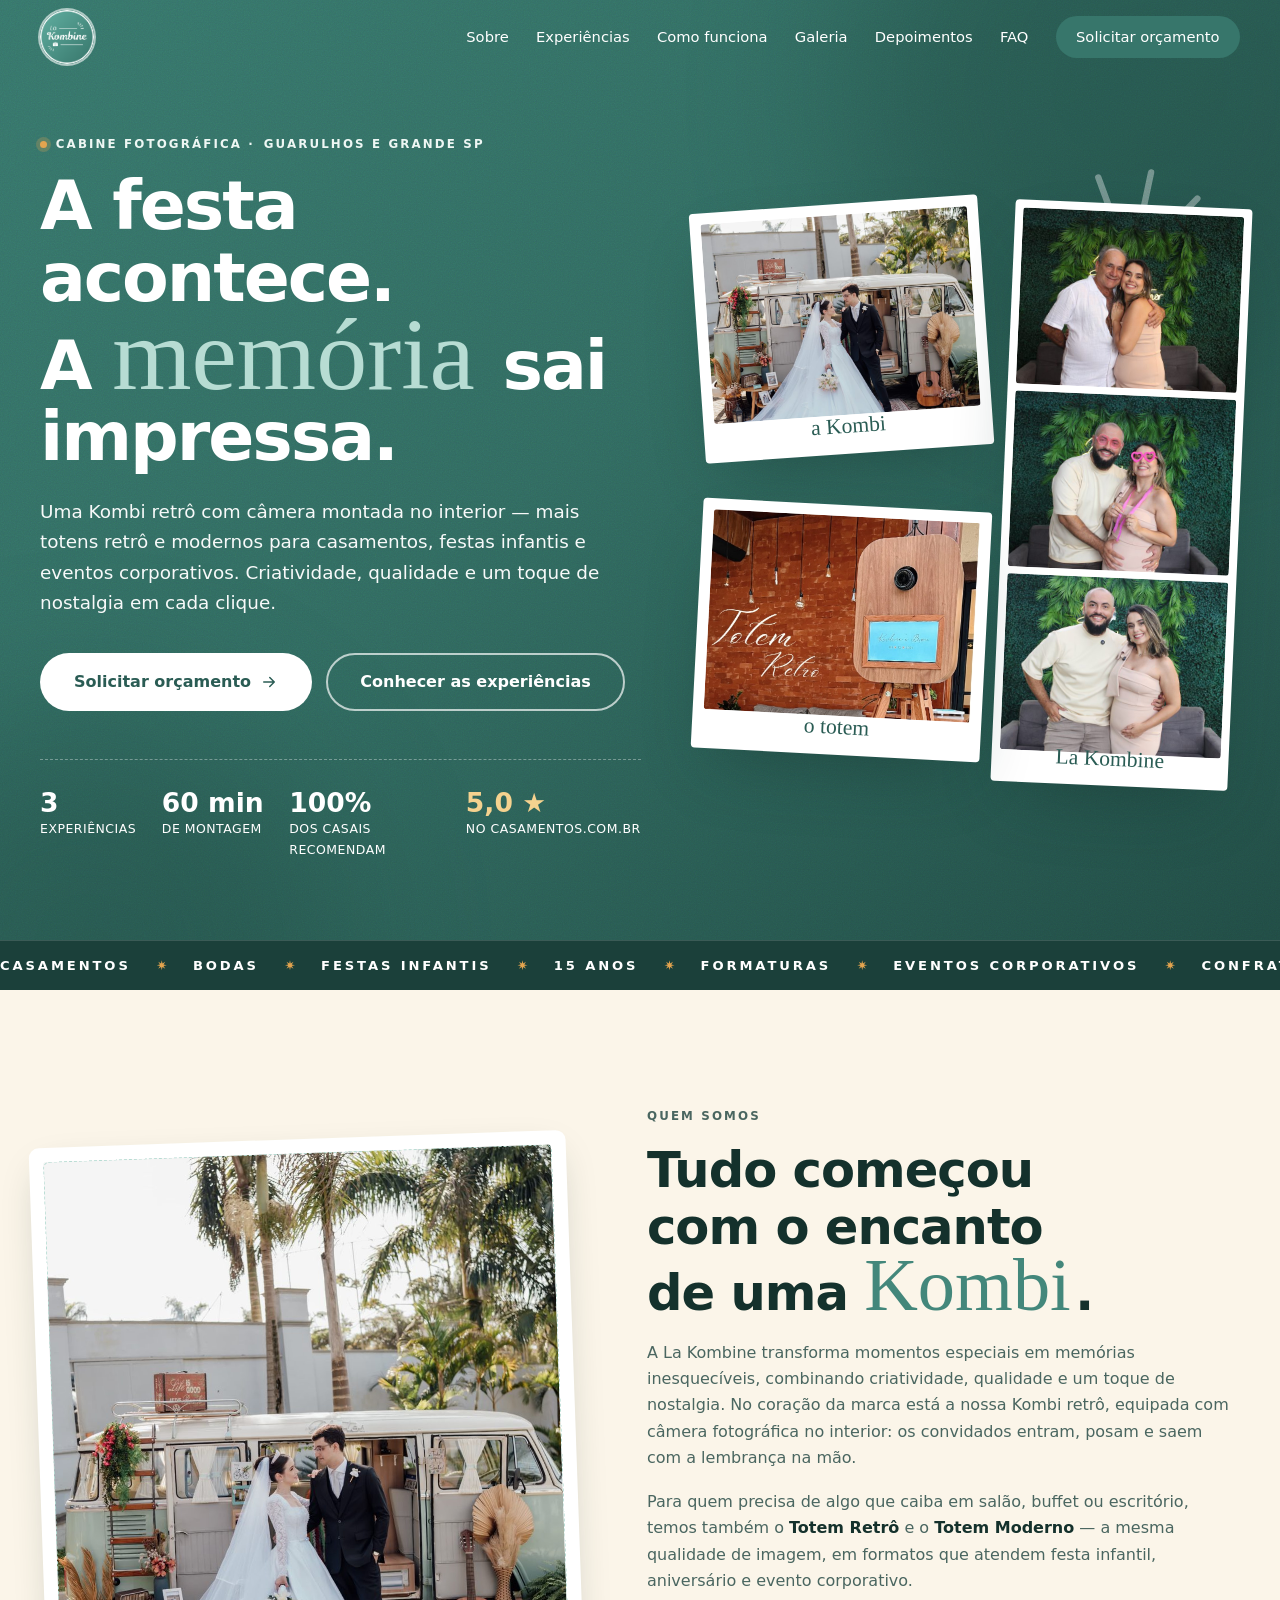
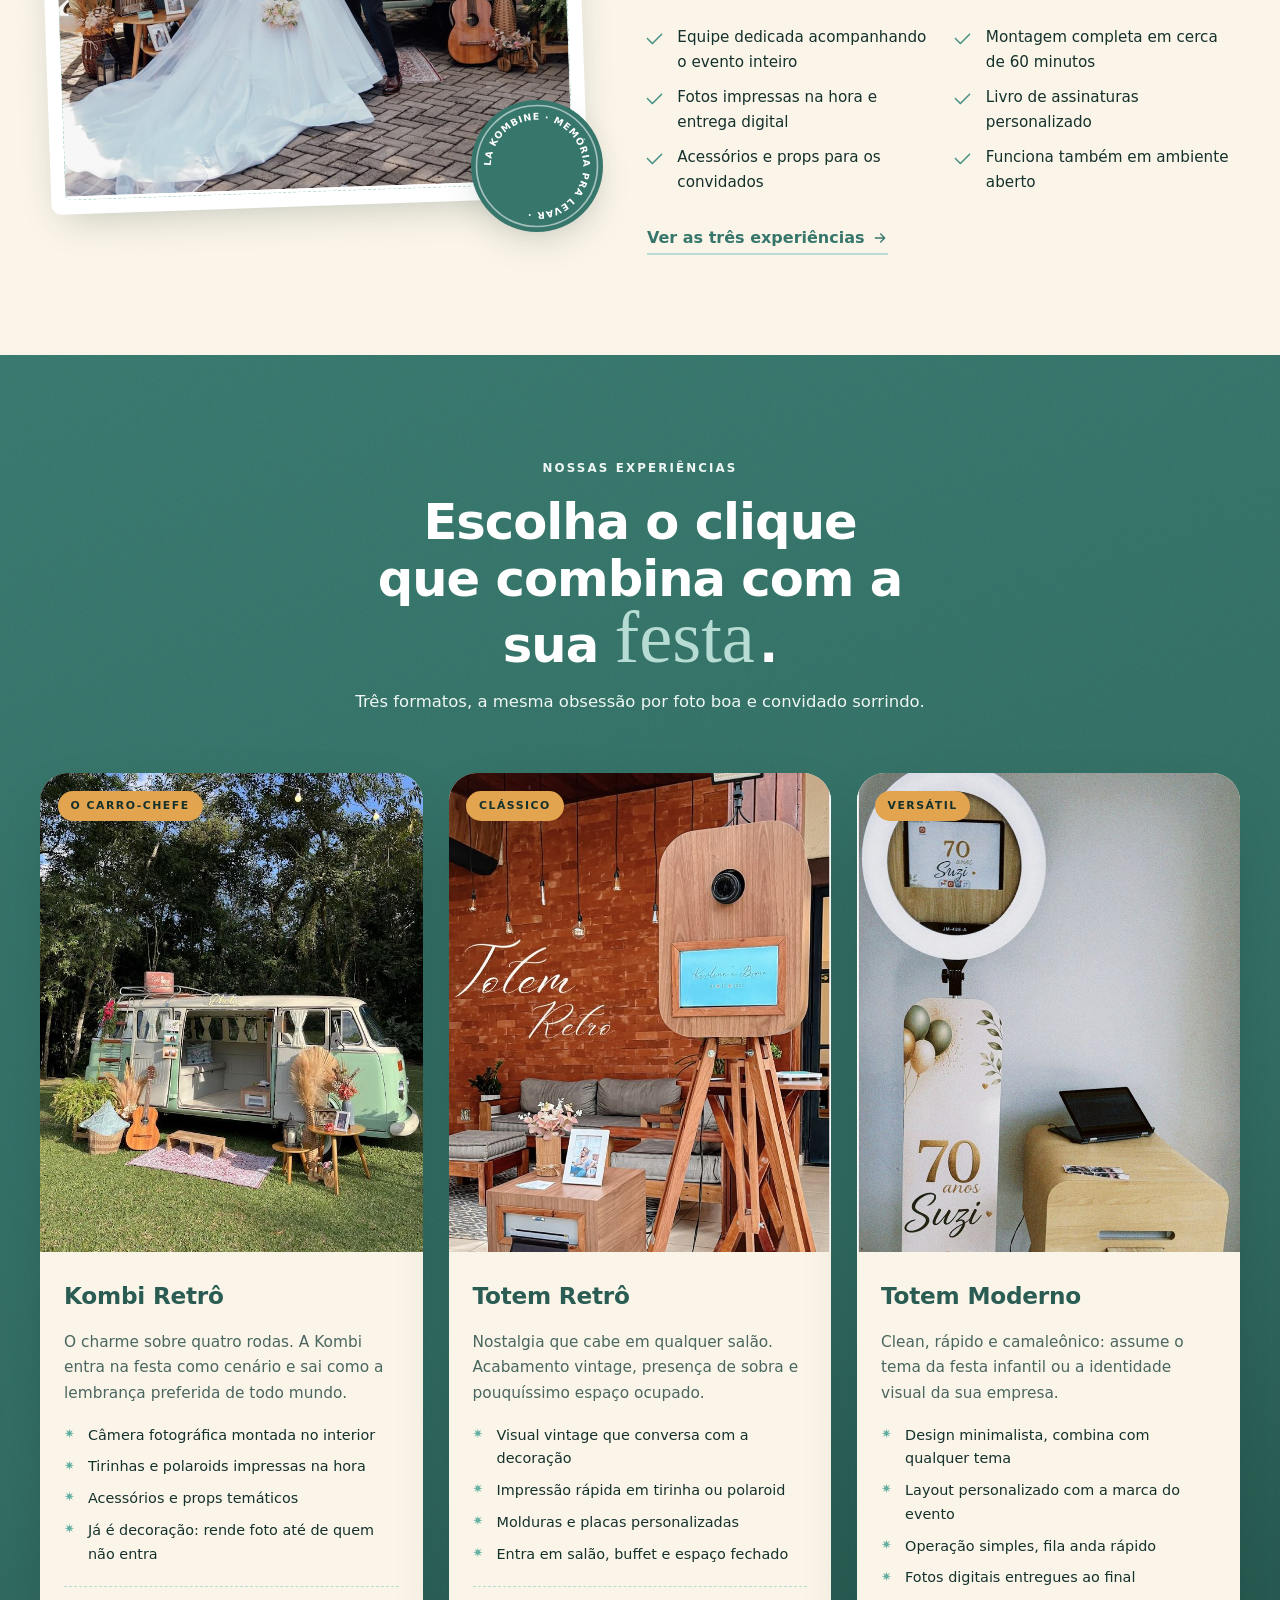
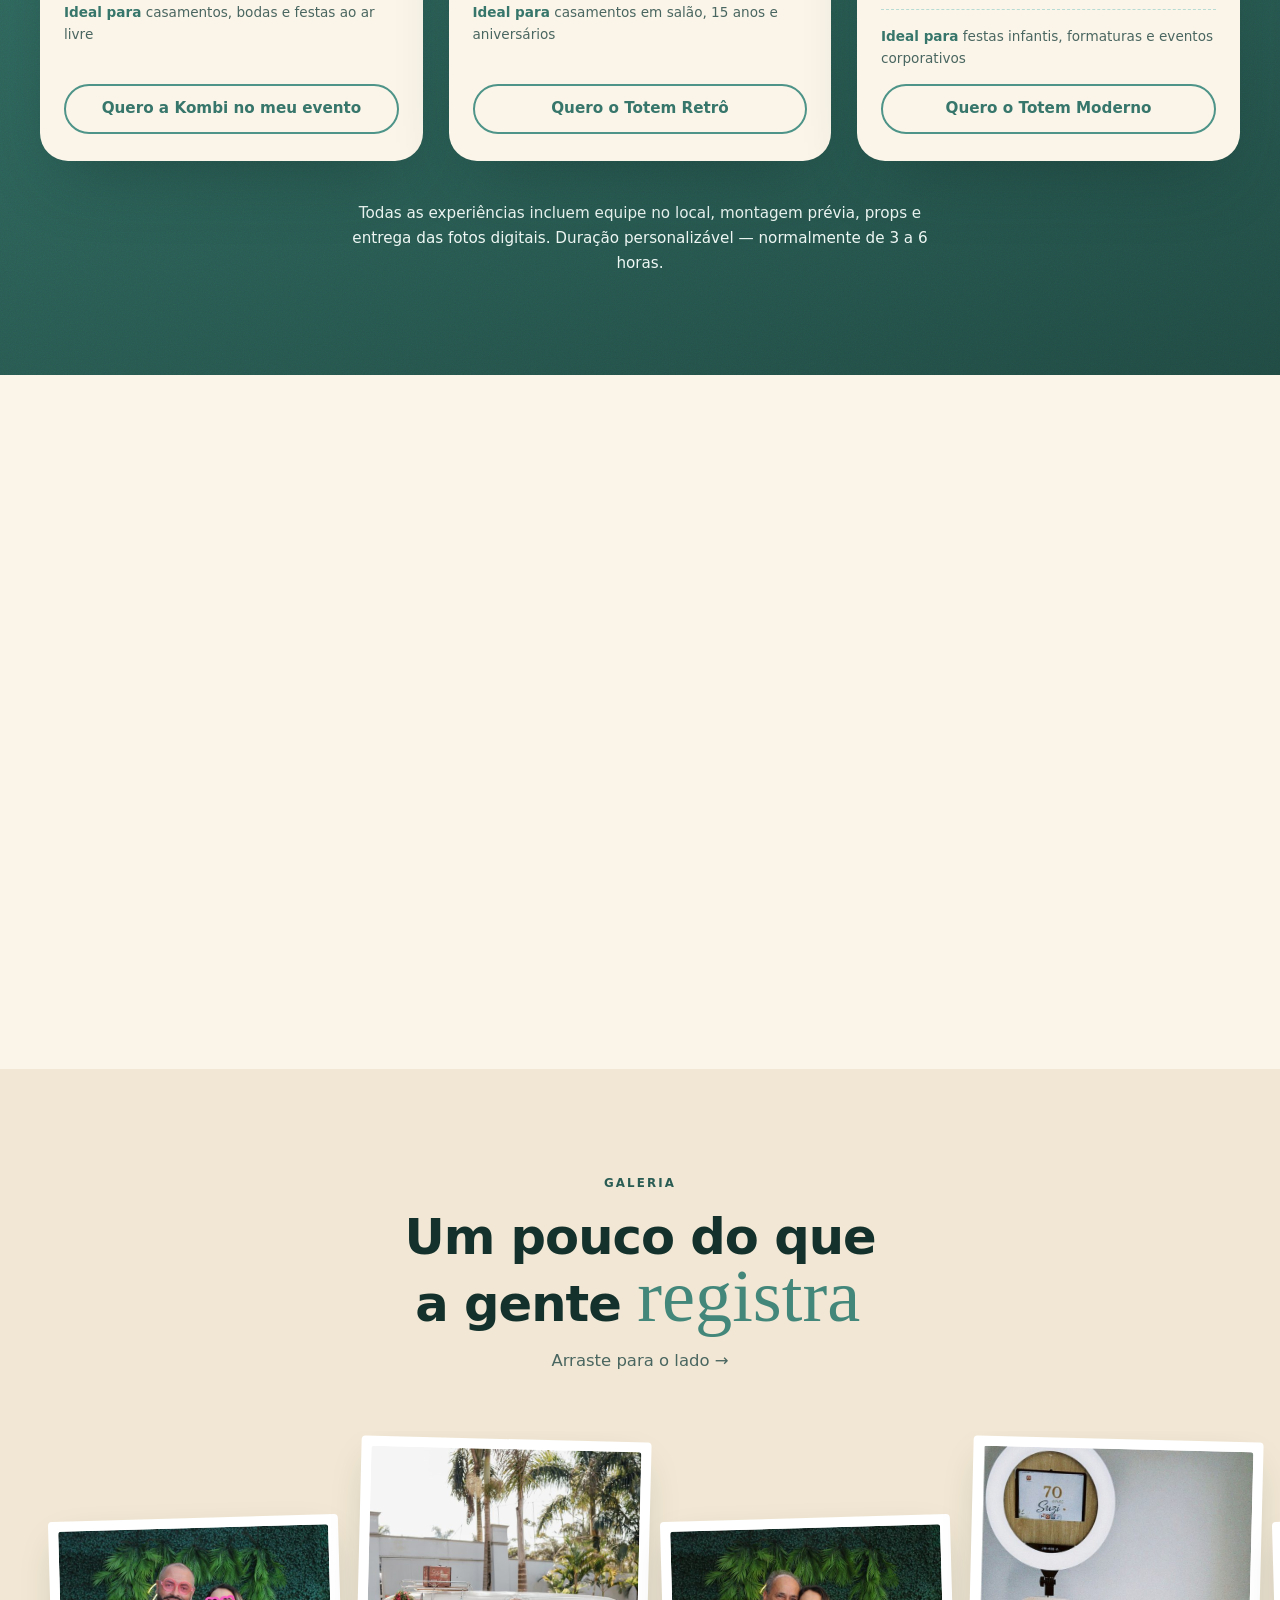
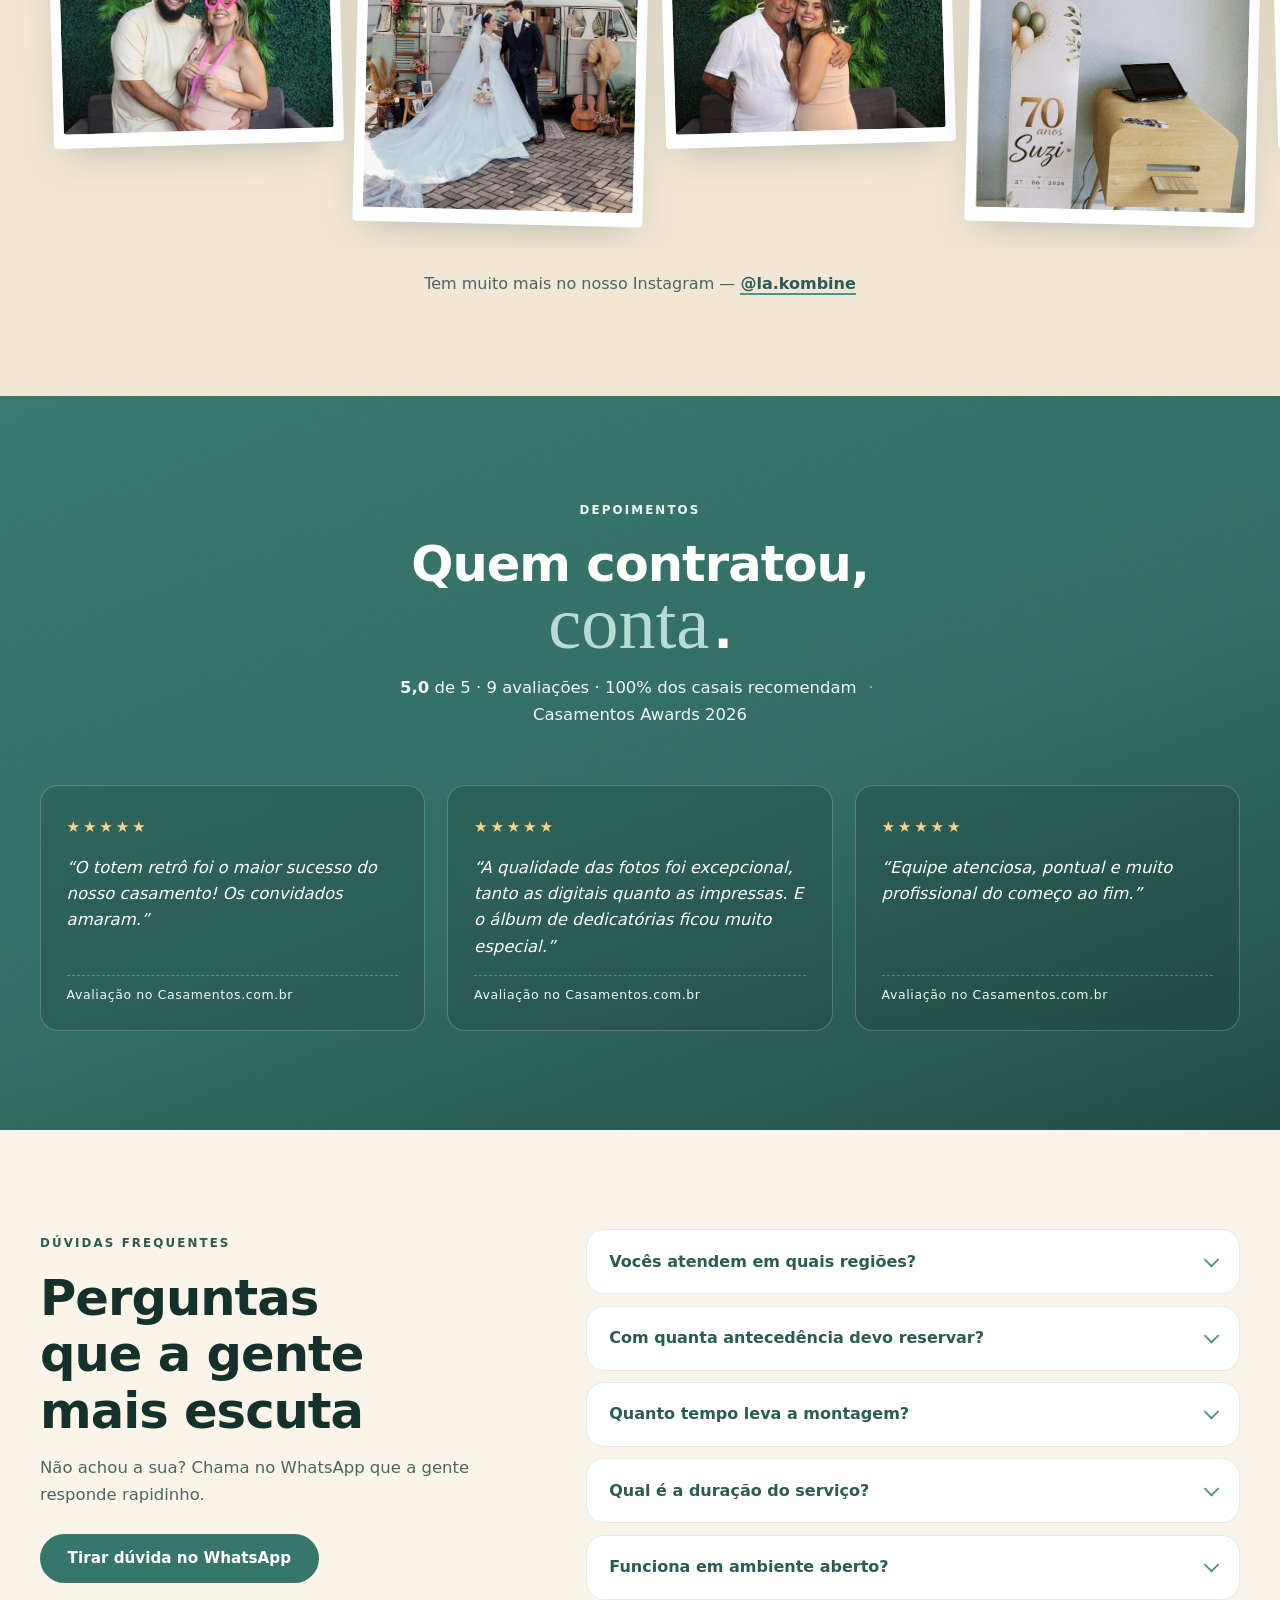
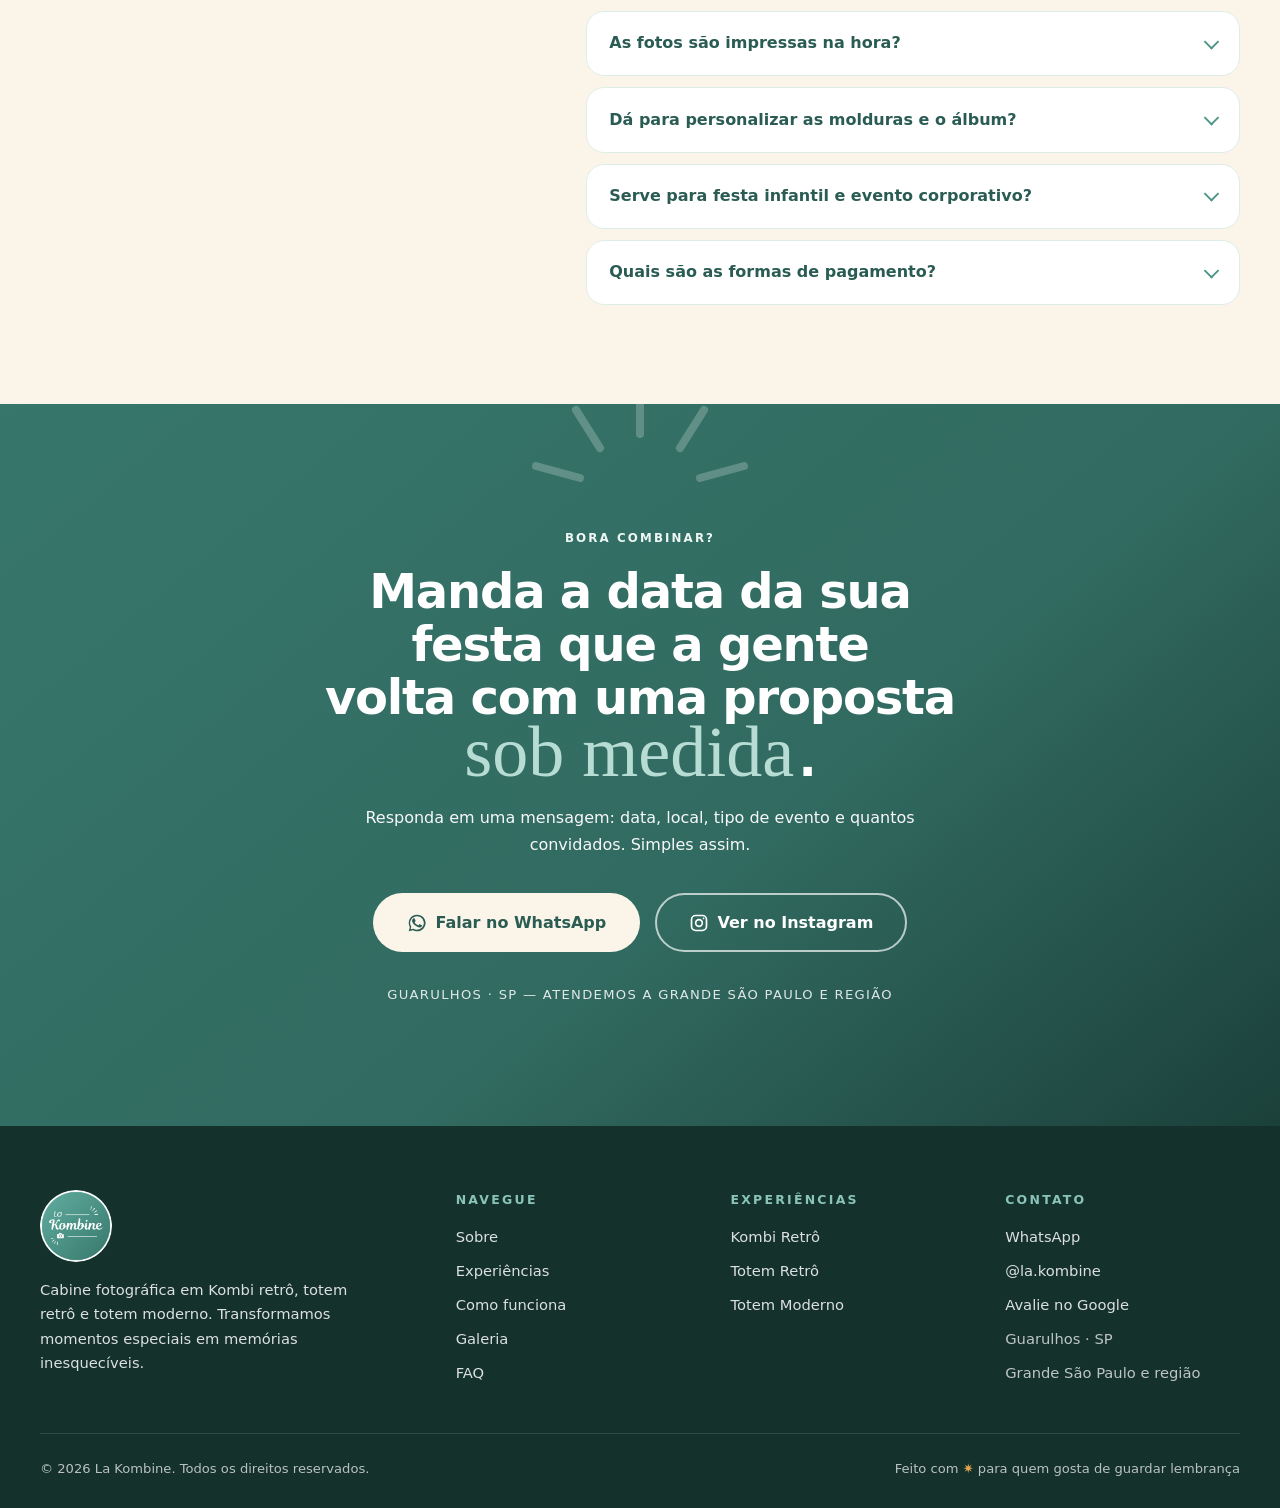
==== commit 0c72c575: "Remove o texto do header e troca a fonte manuscrita - O header fica so com a logo, que ja traz o nom" ====
--- a/lakombine/index.html
+++ b/lakombine/index.html
@@ -23,7 +23,7 @@
 
 <link rel="preload" as="font" type="font/woff2" href="assets/fonts/poppins-800-latin.woff2" crossorigin />
 <link rel="preload" as="font" type="font/woff2" href="assets/fonts/inter-300-latin.woff2" crossorigin />
-<link rel="preload" as="font" type="font/woff2" href="assets/fonts/yellowtail-400-latin.woff2" crossorigin />
+<link rel="preload" as="font" type="font/woff2" href="assets/fonts/greatvibes-400-latin.woff2" crossorigin />
 
 <link rel="stylesheet" href="styles/fonts.css" />
 <link rel="stylesheet" href="styles/main.css" />
@@ -103,11 +103,7 @@
 <header class="nav" id="nav">
   <div class="nav__inner">
     <a href="#top" class="brand" aria-label="La Kombine — início">
-      <img src="assets/logo.png" alt="" class="brand__mark" width="48" height="48" />
-      <span class="brand__text">
-        <span class="brand__la">La</span>
-        <span class="brand__kombine">Kombine</span>
-      </span>
+      <img src="assets/logo.png" alt="" class="brand__mark" width="56" height="56" />
     </a>
 
     <nav class="nav__links" id="nav-links" aria-label="Navegação principal">
--- a/lakombine/styles/fonts.css
+++ b/lakombine/styles/fonts.css
@@ -1,5 +1,5 @@
 /* ---------------------------------------------------------
-   Fontes auto-hospedadas — Poppins, Inter e Yellowtail
+   Fontes auto-hospedadas — Poppins, Inter e Great Vibes
    (Google Fonts, SIL Open Font License 1.1)
    Subsets latin + latin-ext. Zero requisicao a terceiros.
    --------------------------------------------------------- */
@@ -148,19 +148,20 @@
   src: url(../assets/fonts/poppins-800-latin.woff2) format('woff2');
   unicode-range: U+0000-00FF, U+0131, U+0152-0153, U+02BB-02BC, U+02C6, U+02DA, U+02DC, U+0304, U+0308, U+0329, U+2000-206F, U+20AC, U+2122, U+2191, U+2193, U+2212, U+2215, U+FEFF, U+FFFD;
 }
+
 @font-face {
-  font-family: 'Yellowtail';
+  font-family: 'Great Vibes';
   font-style: normal;
   font-weight: 400;
   font-display: swap;
-  src: url(../assets/fonts/yellowtail-400-latin-ext.woff2) format('woff2');
+  src: url(../assets/fonts/greatvibes-400-latin-ext.woff2) format('woff2');
   unicode-range: U+0100-02BA, U+02BD-02C5, U+02C7-02CC, U+02CE-02D7, U+02DD-02FF, U+0304, U+0308, U+0329, U+1D00-1DBF, U+1E00-1E9F, U+1EF2-1EFF, U+2020, U+20A0-20AB, U+20AD-20C0, U+2113, U+2C60-2C7F, U+A720-A7FF;
 }
 @font-face {
-  font-family: 'Yellowtail';
+  font-family: 'Great Vibes';
   font-style: normal;
   font-weight: 400;
   font-display: swap;
-  src: url(../assets/fonts/yellowtail-400-latin.woff2) format('woff2');
+  src: url(../assets/fonts/greatvibes-400-latin.woff2) format('woff2');
   unicode-range: U+0000-00FF, U+0131, U+0152-0153, U+02BB-02BC, U+02C6, U+02DA, U+02DC, U+0304, U+0308, U+0329, U+2000-206F, U+20AC, U+2122, U+2191, U+2193, U+2212, U+2215, U+FEFF, U+FFFD;
 }
--- a/lakombine/styles/main.css
+++ b/lakombine/styles/main.css
@@ -51,7 +51,7 @@
 
   --font-display: 'Poppins', 'Segoe UI', system-ui, sans-serif;
   --font-body: 'Inter', 'Segoe UI', system-ui, sans-serif;
-  --font-script: 'Yellowtail', 'Brush Script MT', 'Snell Roundhand', cursive;
+  --font-script: 'Great Vibes', 'Snell Roundhand', 'Brush Script MT', cursive;
 
   --nav-h: 74px;
   --container: 1200px;
@@ -116,8 +116,8 @@
 .script {
   font-family: var(--font-script);
   font-weight: 400;
-  font-size: 1.22em;
-  line-height: .9;
+  font-size: 1.5em;
+  line-height: .82;
   letter-spacing: 0;
   color: var(--teal-600);
   padding-right: .06em;
@@ -230,21 +230,11 @@
 
 .brand { display: flex; align-items: center; gap: .7rem; text-decoration: none; }
 .brand__mark {
-  width: 46px; height: 46px; border-radius: 50%;
+  width: 54px; height: 54px; border-radius: 50%;
   box-shadow: 0 0 0 2px rgba(255,255,255,.6);
-}
-.brand__text { display: flex; flex-direction: column; line-height: 1; }
-.brand__la {
-  font-family: var(--font-display); font-size: .68rem; font-weight: 500;
-  letter-spacing: .3em; text-transform: uppercase; color: var(--white);
-  transition: color .3s var(--ease);
-}
-.brand__kombine {
-  font-family: var(--font-script); font-size: 1.5rem; color: var(--white);
-  margin-top: -.1rem; transition: color .3s var(--ease);
-}
-.nav.is-stuck .brand__la { color: var(--teal-600); }
-.nav.is-stuck .brand__kombine { color: var(--teal-700); }
+  transition: transform .3s var(--ease);
+}
+.brand:hover .brand__mark { transform: scale(1.06); }
 
 .nav__links { display: flex; align-items: center; gap: 1.7rem; }
 .nav__links a {
@@ -371,7 +361,7 @@
   position: absolute; bottom: .55rem; left: 0; right: 0;
   text-align: center;
   font-family: var(--font-script);
-  font-size: 1.1rem;
+  font-size: 1.35rem;
   color: var(--teal-800);
 }
 .polaroid { position: relative; }
@@ -855,8 +845,6 @@
     text-align: center; margin-top: 1rem; border-bottom: 0 !important;
   }
   .nav.is-open { background: rgba(251,245,233,.96); backdrop-filter: blur(12px); }
-  .nav.is-open .brand__la { color: var(--teal-600); }
-  .nav.is-open .brand__kombine { color: var(--teal-700); }
   .nav__toggle { display: flex; }
 }
 
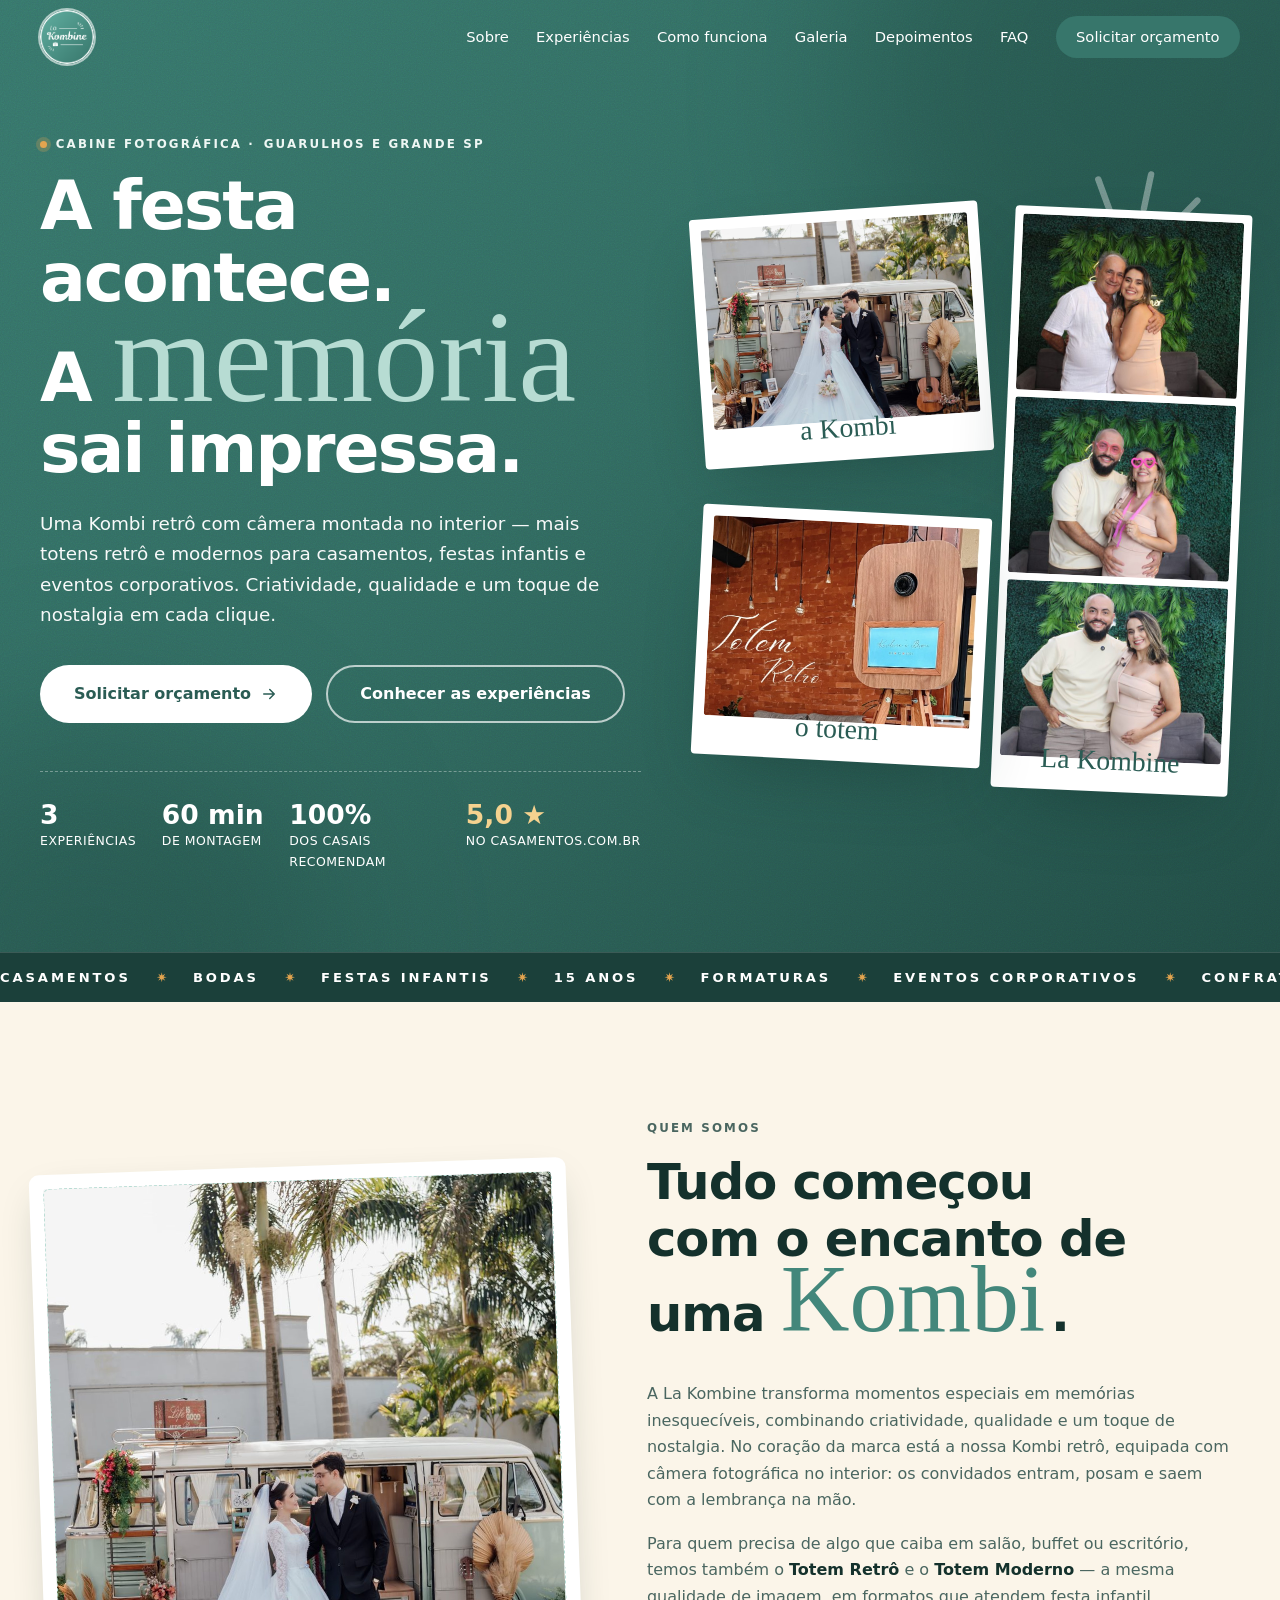
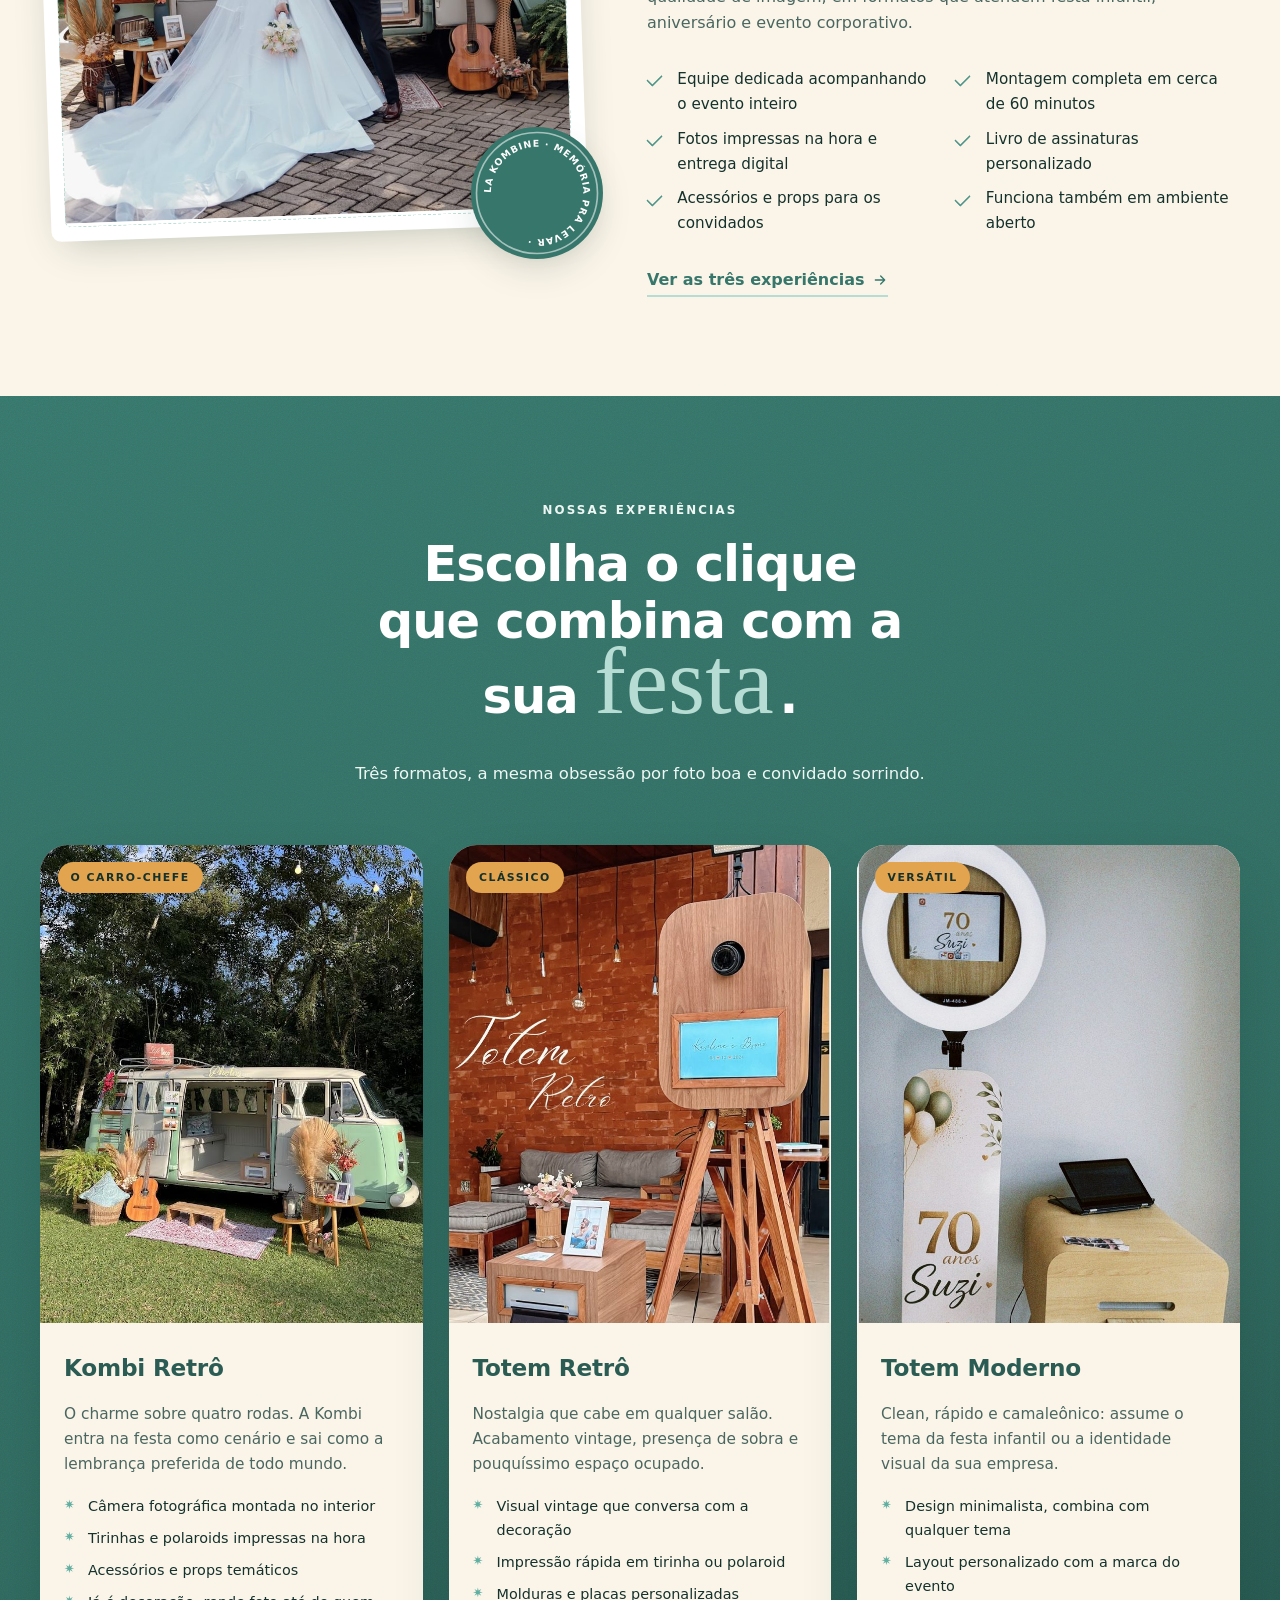
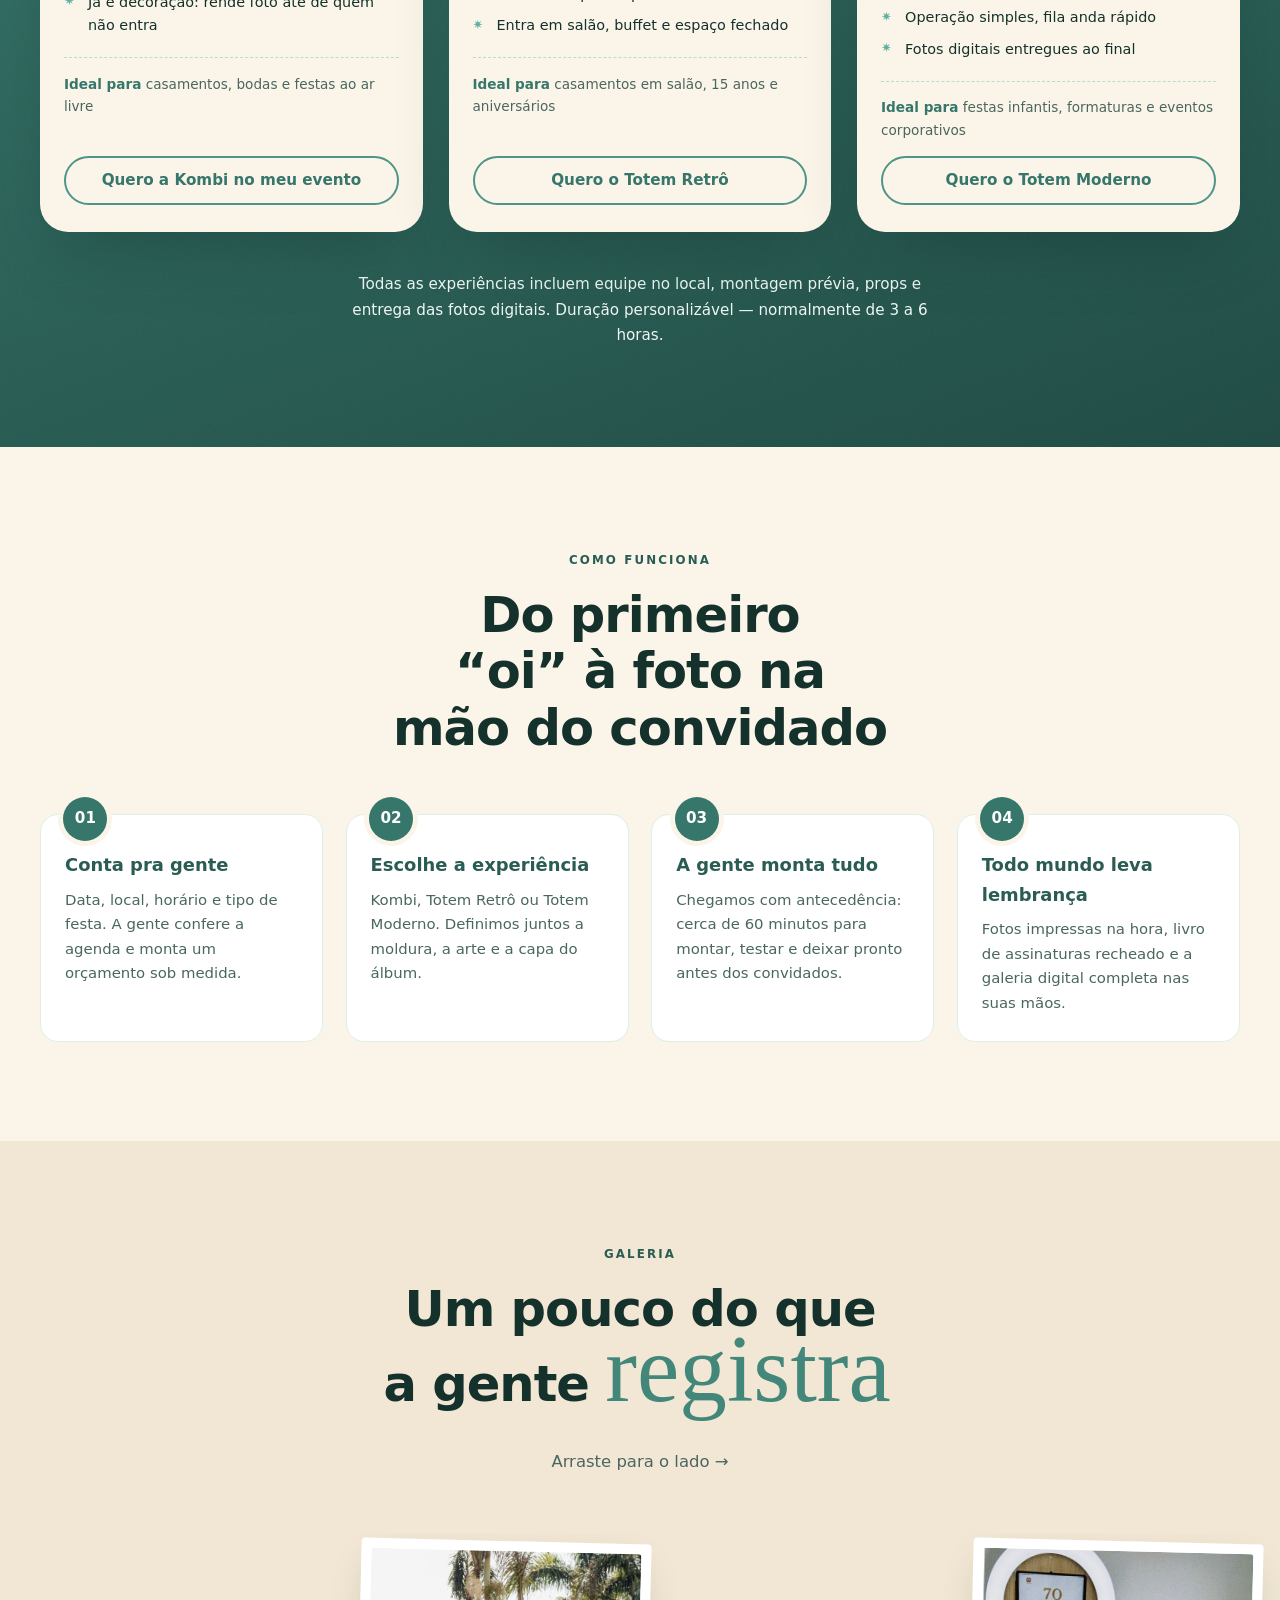
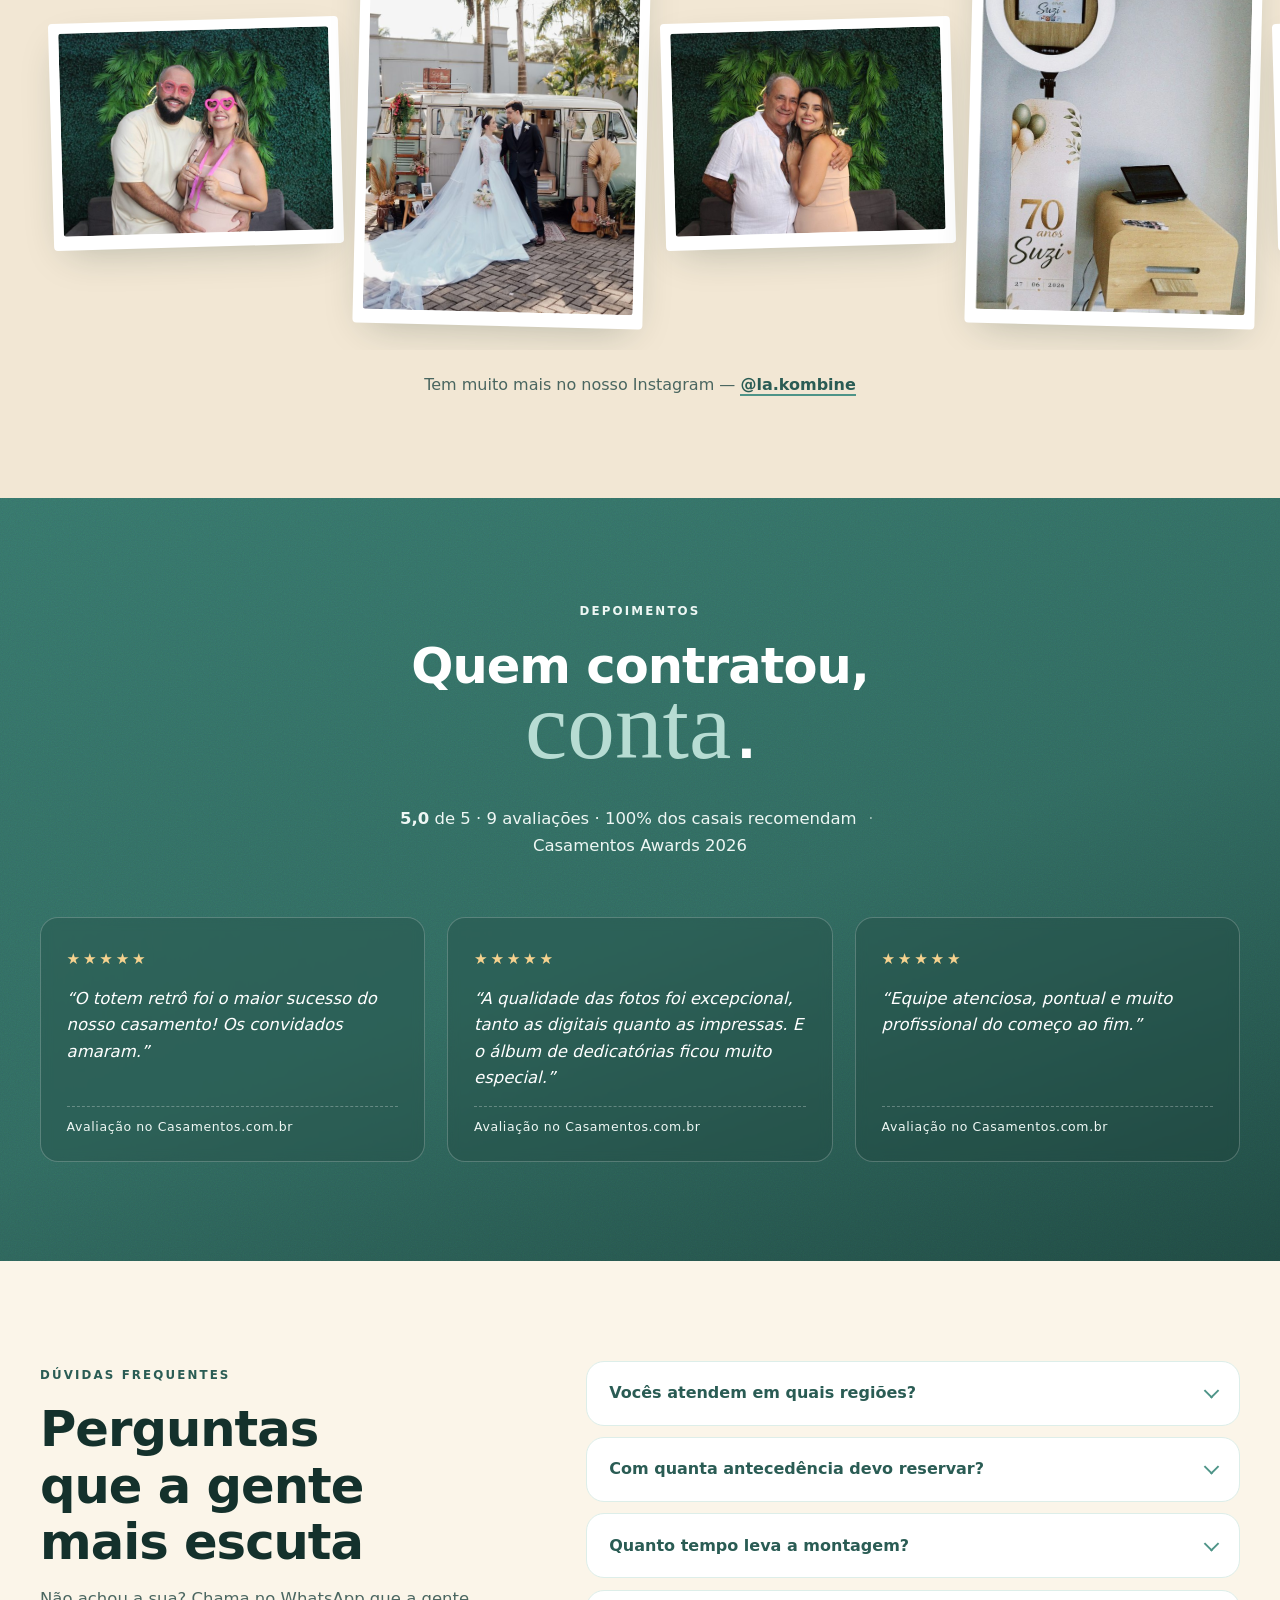
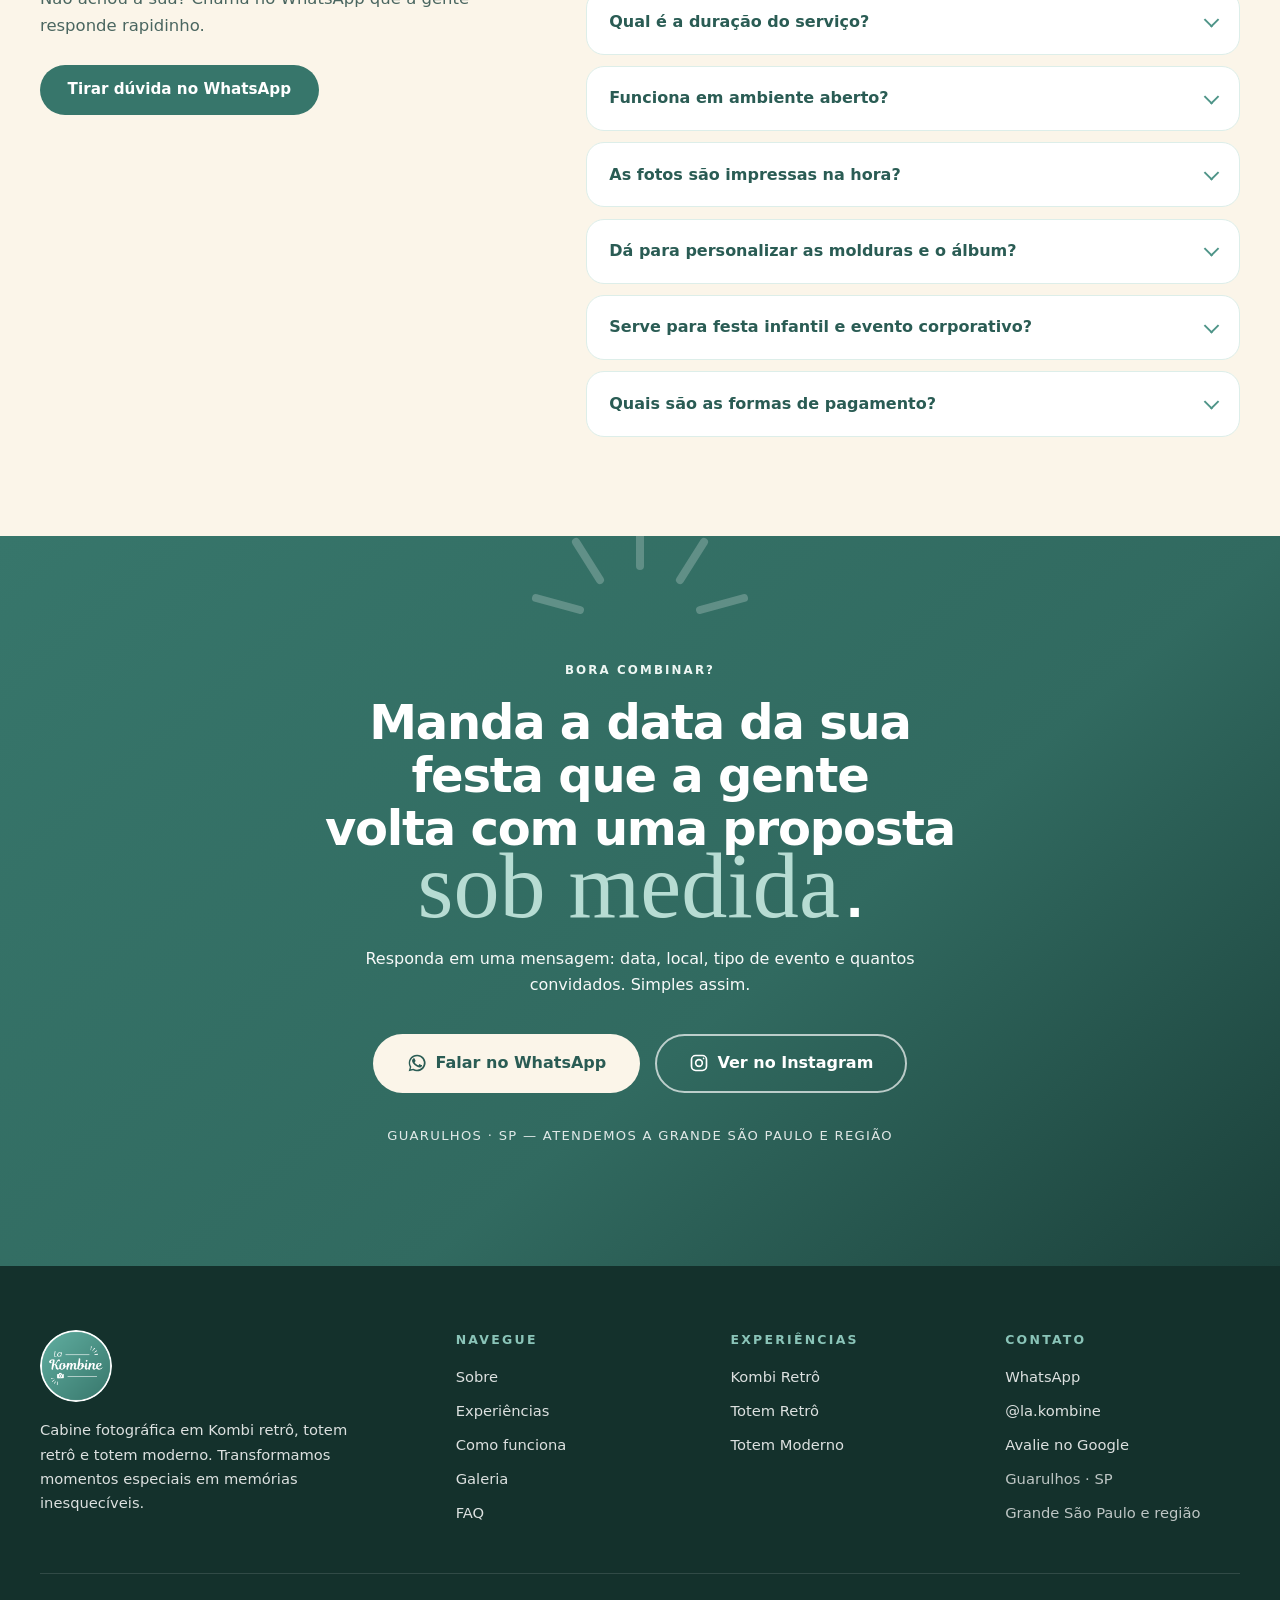
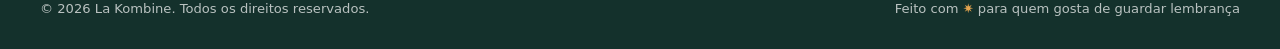
==== commit d5ab700a: "Troca a fonte manuscrita para Sacramento Escolha do cliente entre as seis opcoes comparadas.  A esca" ====
--- a/lakombine/index.html
+++ b/lakombine/index.html
@@ -23,7 +23,7 @@
 
 <link rel="preload" as="font" type="font/woff2" href="assets/fonts/poppins-800-latin.woff2" crossorigin />
 <link rel="preload" as="font" type="font/woff2" href="assets/fonts/inter-300-latin.woff2" crossorigin />
-<link rel="preload" as="font" type="font/woff2" href="assets/fonts/greatvibes-400-latin.woff2" crossorigin />
+<link rel="preload" as="font" type="font/woff2" href="assets/fonts/sacramento-400-latin.woff2" crossorigin />
 
 <link rel="stylesheet" href="styles/fonts.css" />
 <link rel="stylesheet" href="styles/main.css" />
@@ -230,7 +230,7 @@
 
     <div class="about__copy reveal">
       <p class="eyebrow">Quem somos</p>
-      <h2 class="h2">Tudo começou com o encanto de uma <span class="script">Kombi</span>.</h2>
+      <h2 class="h2 h2--script">Tudo começou com o encanto de uma <span class="script">Kombi</span>.</h2>
       <p>
         A La Kombine transforma momentos especiais em memórias inesquecíveis,
         combinando criatividade, qualidade e um toque de nostalgia. No coração da
@@ -265,7 +265,7 @@
   <div class="container">
     <header class="section__head reveal">
       <p class="eyebrow eyebrow--light">Nossas experiências</p>
-      <h2 class="h2 h2--light">Escolha o clique que combina com a<br /> sua <span class="script">festa</span>.</h2>
+      <h2 class="h2 h2--light h2--script">Escolha o clique que combina com a<br /> sua <span class="script">festa</span>.</h2>
       <p class="section__sub">Três formatos, a mesma obsessão por foto boa e convidado sorrindo.</p>
     </header>
 
@@ -375,7 +375,7 @@
   <div class="container">
     <header class="section__head reveal">
       <p class="eyebrow">Galeria</p>
-      <h2 class="h2">Um pouco do que a gente <span class="script">registra</span></h2>
+      <h2 class="h2 h2--script">Um pouco do que a gente <span class="script">registra</span></h2>
       <p class="section__sub">Arraste para o lado <span aria-hidden="true">→</span></p>
     </header>
   </div>
@@ -408,7 +408,7 @@
   <div class="container">
     <header class="section__head reveal">
       <p class="eyebrow eyebrow--light">Depoimentos</p>
-      <h2 class="h2 h2--light">Quem contratou, <span class="script">conta</span>.</h2>
+      <h2 class="h2 h2--light h2--script">Quem contratou, <span class="script">conta</span>.</h2>
       <p class="section__sub">
         <strong>5,0</strong> de 5 · 9 avaliações · 100% dos casais recomendam
         <span class="sep-dot">·</span> Casamentos Awards 2026
--- a/lakombine/styles/fonts.css
+++ b/lakombine/styles/fonts.css
@@ -1,5 +1,5 @@
 /* ---------------------------------------------------------
-   Fontes auto-hospedadas — Poppins, Inter e Great Vibes
+   Fontes auto-hospedadas — Poppins, Inter e Sacramento
    (Google Fonts, SIL Open Font License 1.1)
    Subsets latin + latin-ext. Zero requisicao a terceiros.
    --------------------------------------------------------- */
@@ -150,18 +150,18 @@
 }
 
 @font-face {
-  font-family: 'Great Vibes';
+  font-family: 'Sacramento';
   font-style: normal;
   font-weight: 400;
   font-display: swap;
-  src: url(../assets/fonts/greatvibes-400-latin-ext.woff2) format('woff2');
+  src: url(../assets/fonts/sacramento-400-latin-ext.woff2) format('woff2');
   unicode-range: U+0100-02BA, U+02BD-02C5, U+02C7-02CC, U+02CE-02D7, U+02DD-02FF, U+0304, U+0308, U+0329, U+1D00-1DBF, U+1E00-1E9F, U+1EF2-1EFF, U+2020, U+20A0-20AB, U+20AD-20C0, U+2113, U+2C60-2C7F, U+A720-A7FF;
 }
 @font-face {
-  font-family: 'Great Vibes';
+  font-family: 'Sacramento';
   font-style: normal;
   font-weight: 400;
   font-display: swap;
-  src: url(../assets/fonts/greatvibes-400-latin.woff2) format('woff2');
+  src: url(../assets/fonts/sacramento-400-latin.woff2) format('woff2');
   unicode-range: U+0000-00FF, U+0131, U+0152-0153, U+02BB-02BC, U+02C6, U+02DA, U+02DC, U+0304, U+0308, U+0329, U+2000-206F, U+20AC, U+2122, U+2191, U+2193, U+2212, U+2215, U+FEFF, U+FFFD;
 }
--- a/lakombine/styles/main.css
+++ b/lakombine/styles/main.css
@@ -51,7 +51,7 @@
 
   --font-display: 'Poppins', 'Segoe UI', system-ui, sans-serif;
   --font-body: 'Inter', 'Segoe UI', system-ui, sans-serif;
-  --font-script: 'Great Vibes', 'Snell Roundhand', 'Brush Script MT', cursive;
+  --font-script: 'Sacramento', 'Snell Roundhand', 'Brush Script MT', cursive;
 
   --nav-h: 74px;
   --container: 1200px;
@@ -113,11 +113,20 @@
 }
 .h2--light { color: var(--white); }
 
+/* A Sacramento desce 0,53em abaixo da linha de base (a Yellowtail descia 0,30em).
+   A 1,92em isso passa da caixa da linha e o "g" de "registra" batia no texto
+   seguinte. O padding em `em` acompanha o corpo do titulo em qualquer viewport. */
+.h2--script { padding-bottom: .42em; }
+
 .script {
   font-family: var(--font-script);
   font-weight: 400;
-  font-size: 1.5em;
-  line-height: .82;
+  /* Escala calculada pela altura-x, nao no olho: a Yellowtail original tinha
+     altura-x 0,425 do corpo e rodava a 1,22em (= 0,52em de altura-x efetiva).
+     A Sacramento tem 0,270, entao precisa de 0,52 / 0,270 = 1,92em para
+     bater opticamente com a Poppins ao lado. */
+  font-size: 1.92em;
+  line-height: .68;
   letter-spacing: 0;
   color: var(--teal-600);
   padding-right: .06em;
@@ -361,7 +370,7 @@
   position: absolute; bottom: .55rem; left: 0; right: 0;
   text-align: center;
   font-family: var(--font-script);
-  font-size: 1.35rem;
+  font-size: 1.73rem;
   color: var(--teal-800);
 }
 .polaroid { position: relative; }
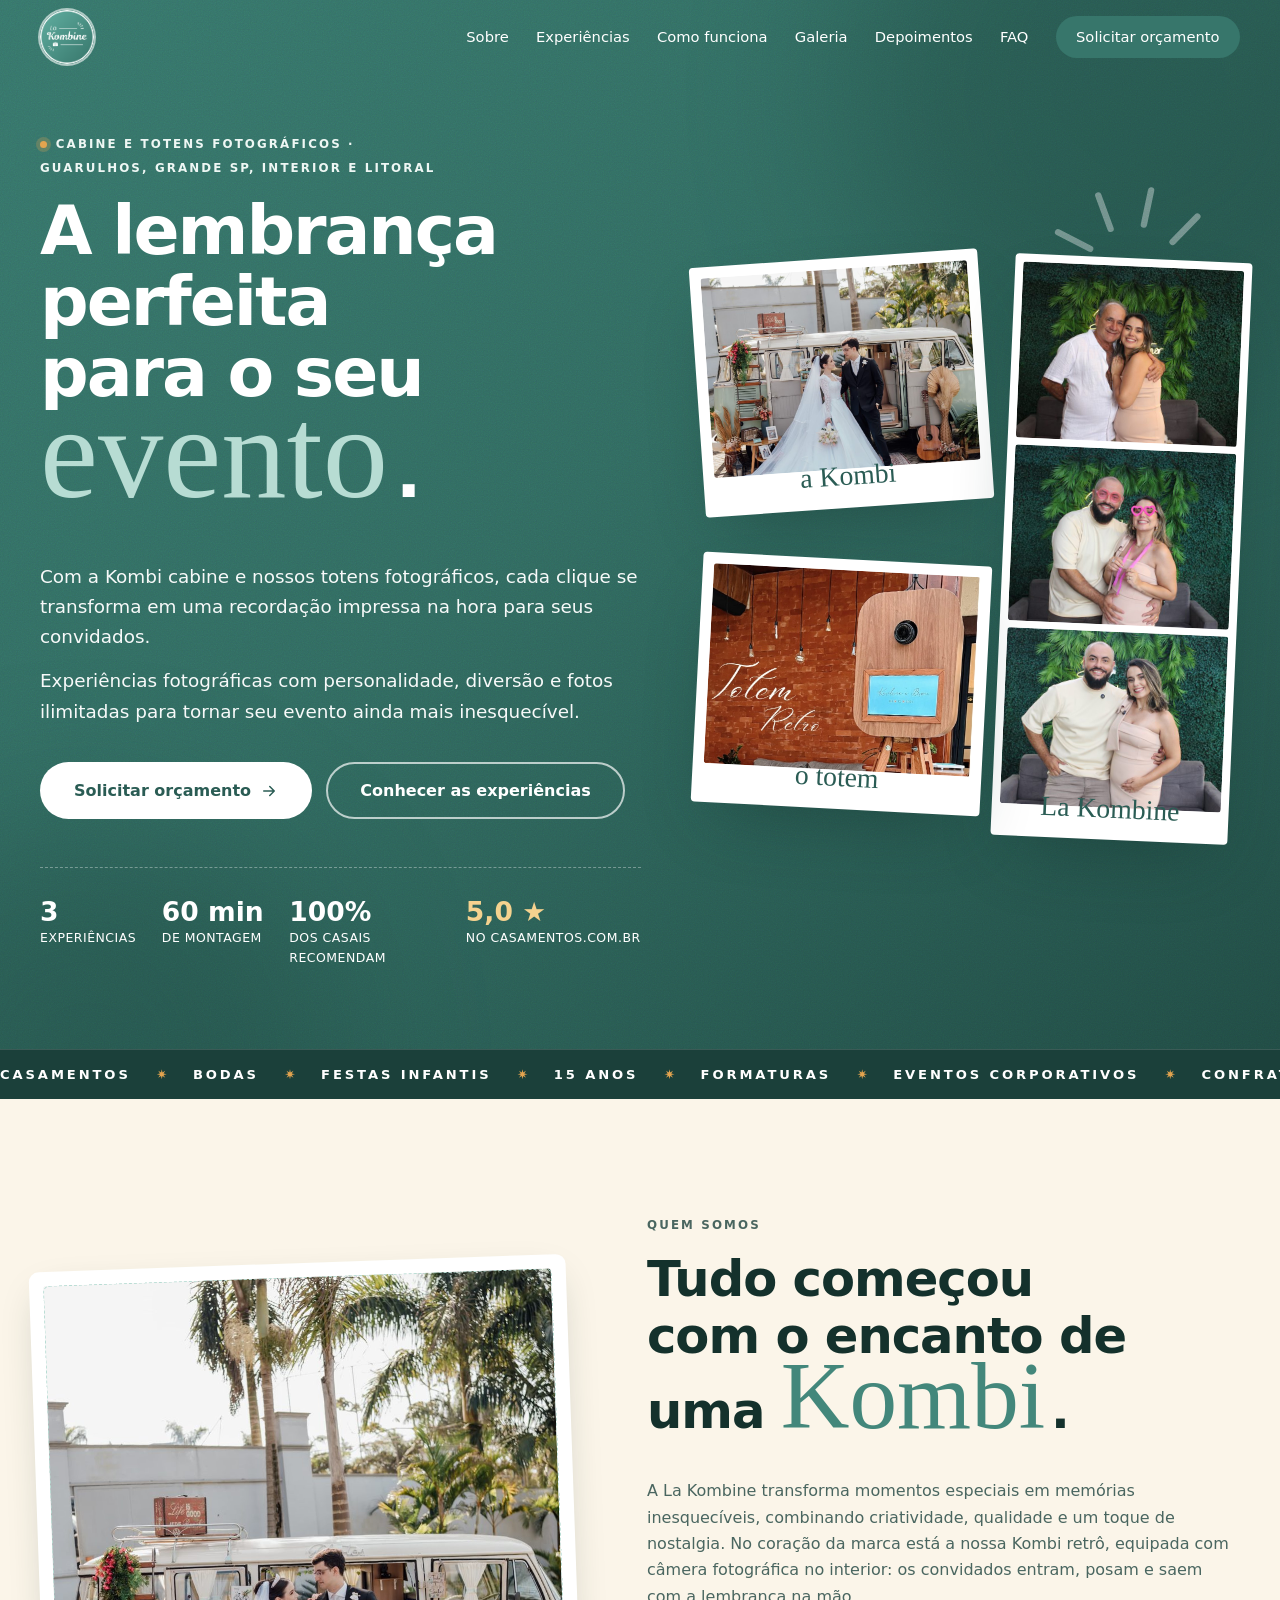
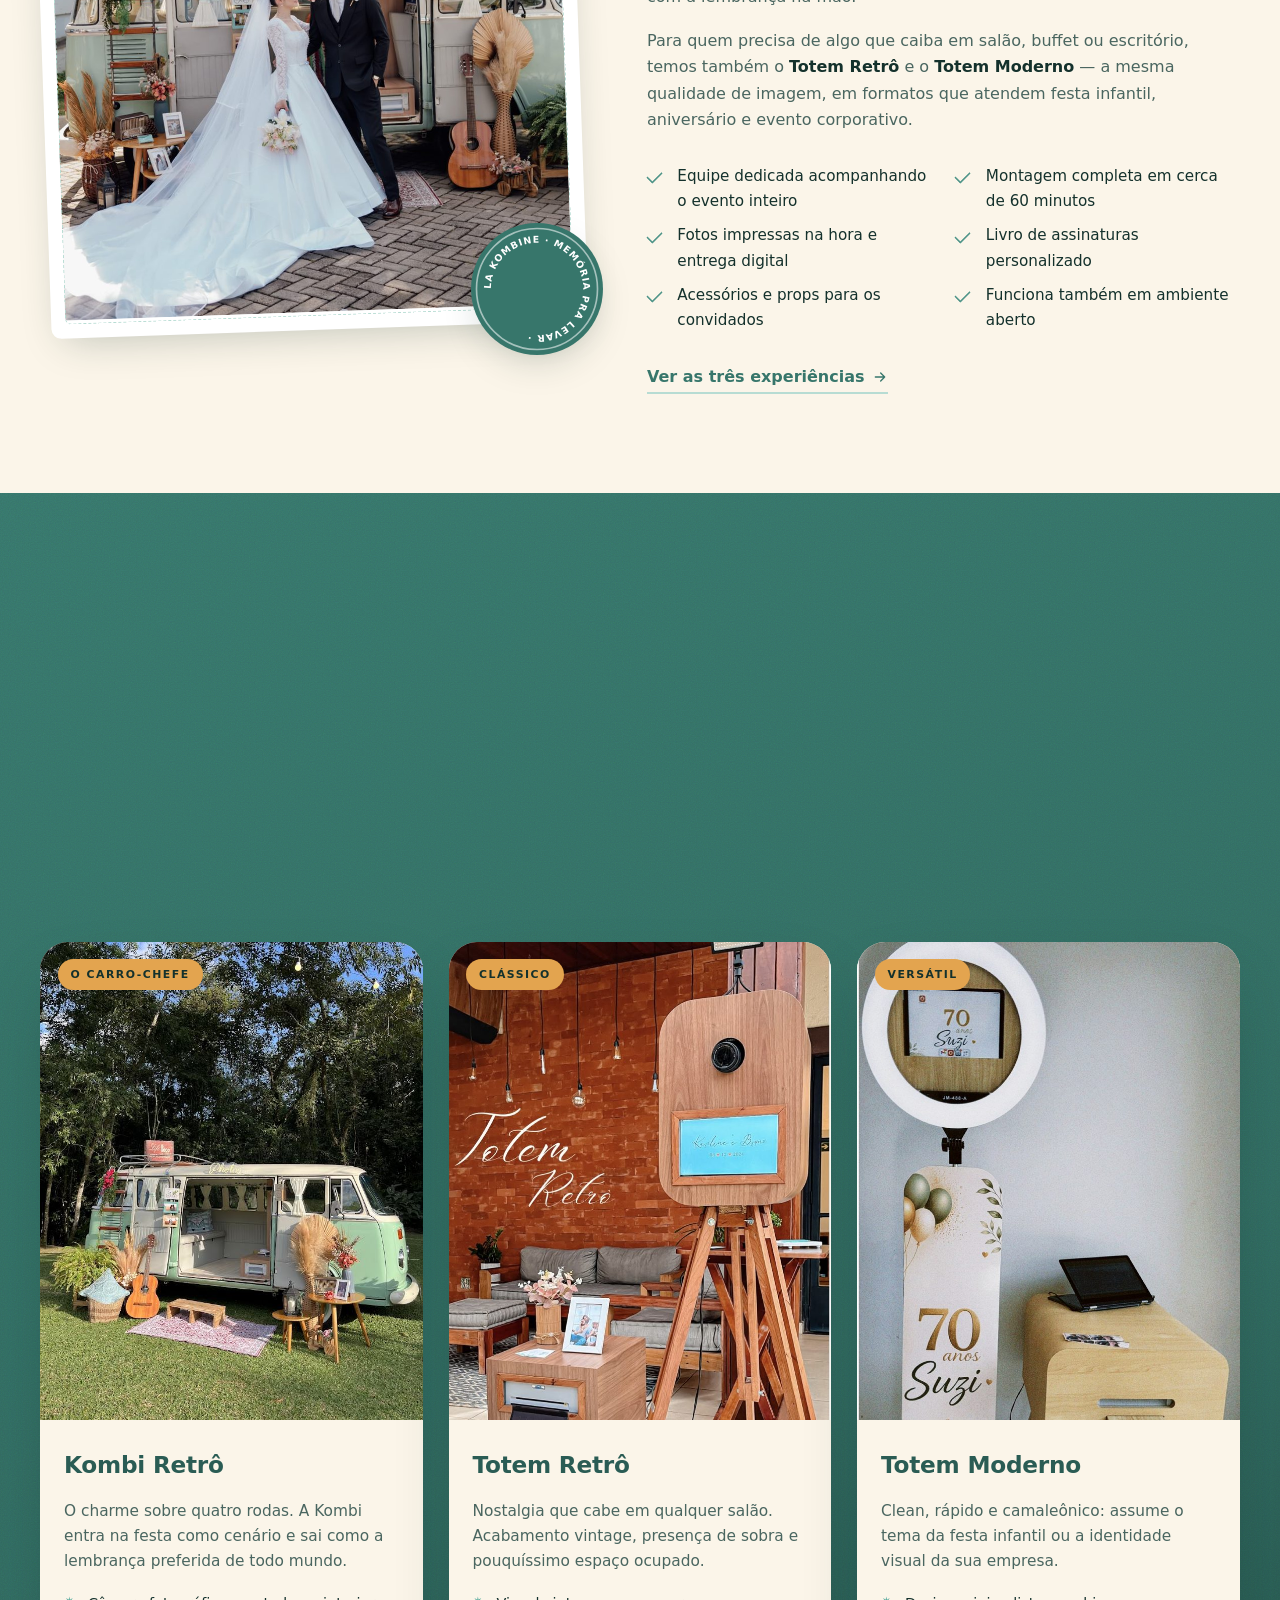
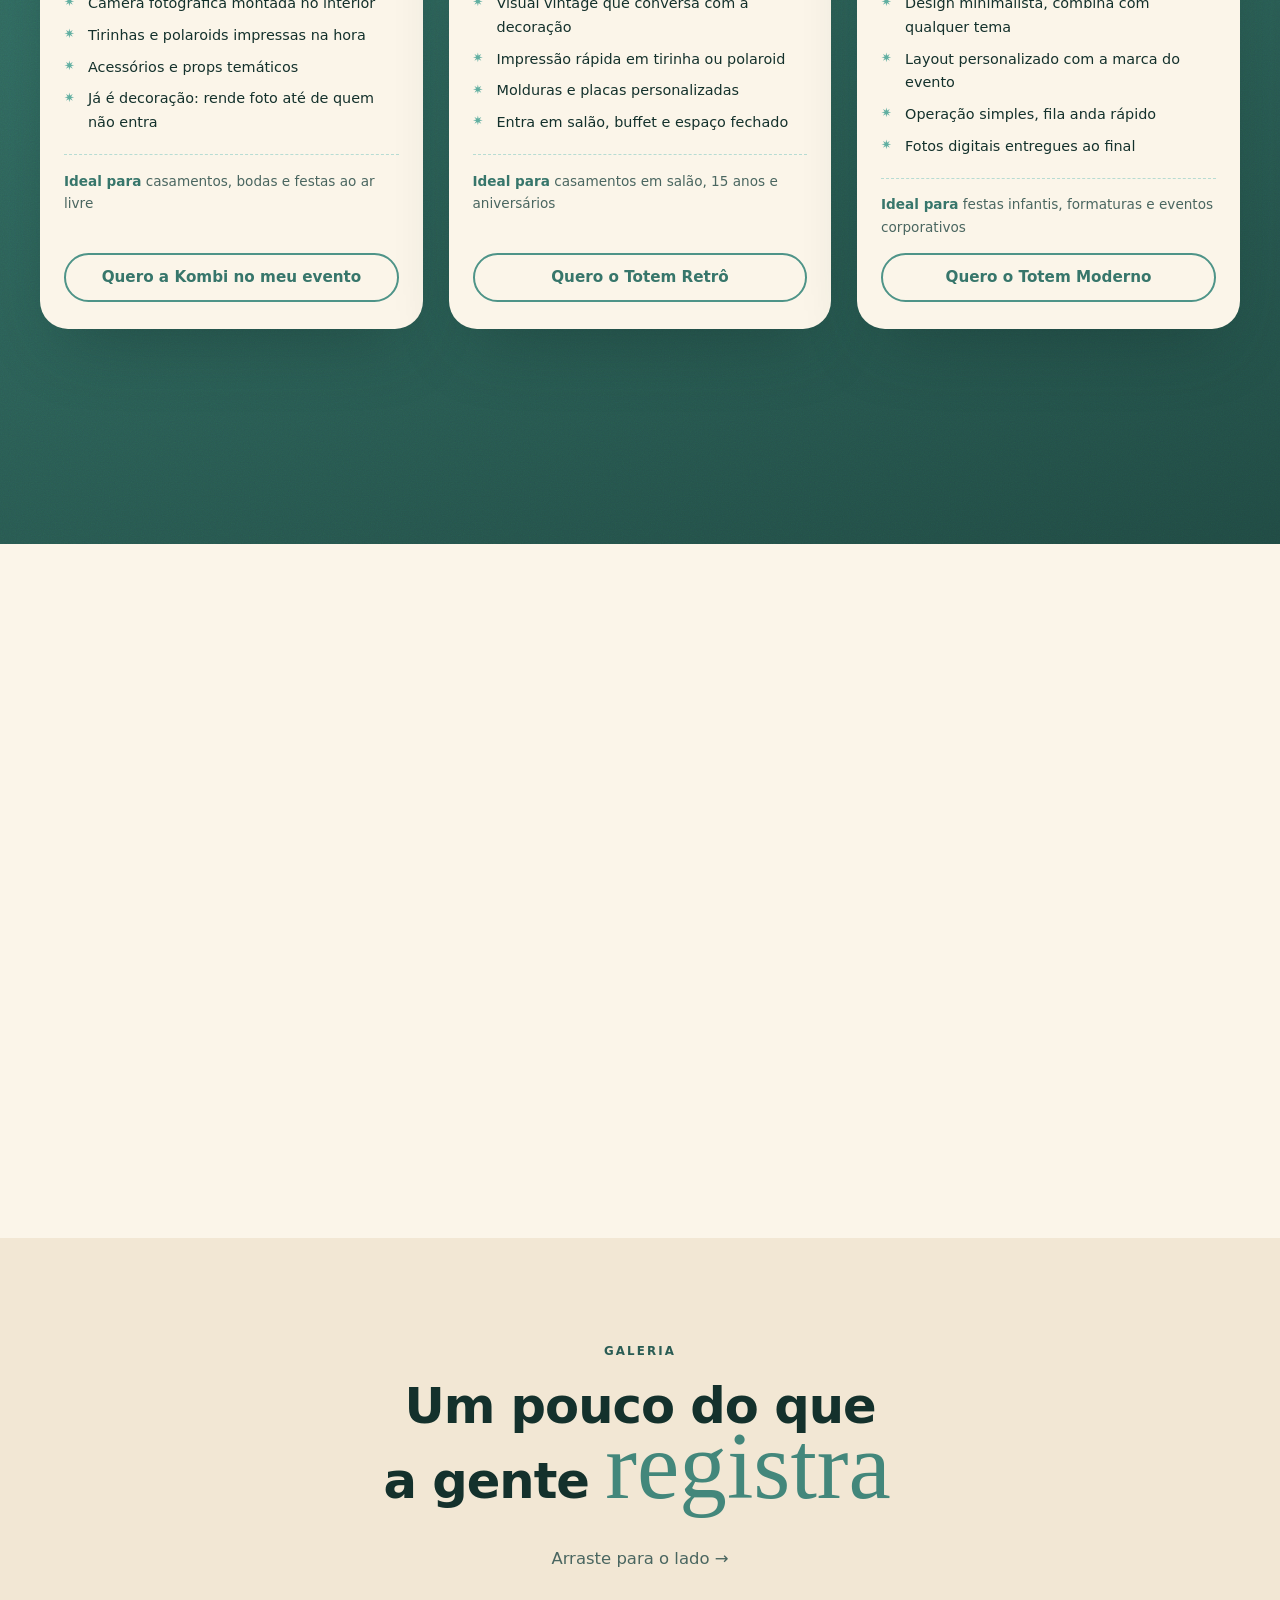
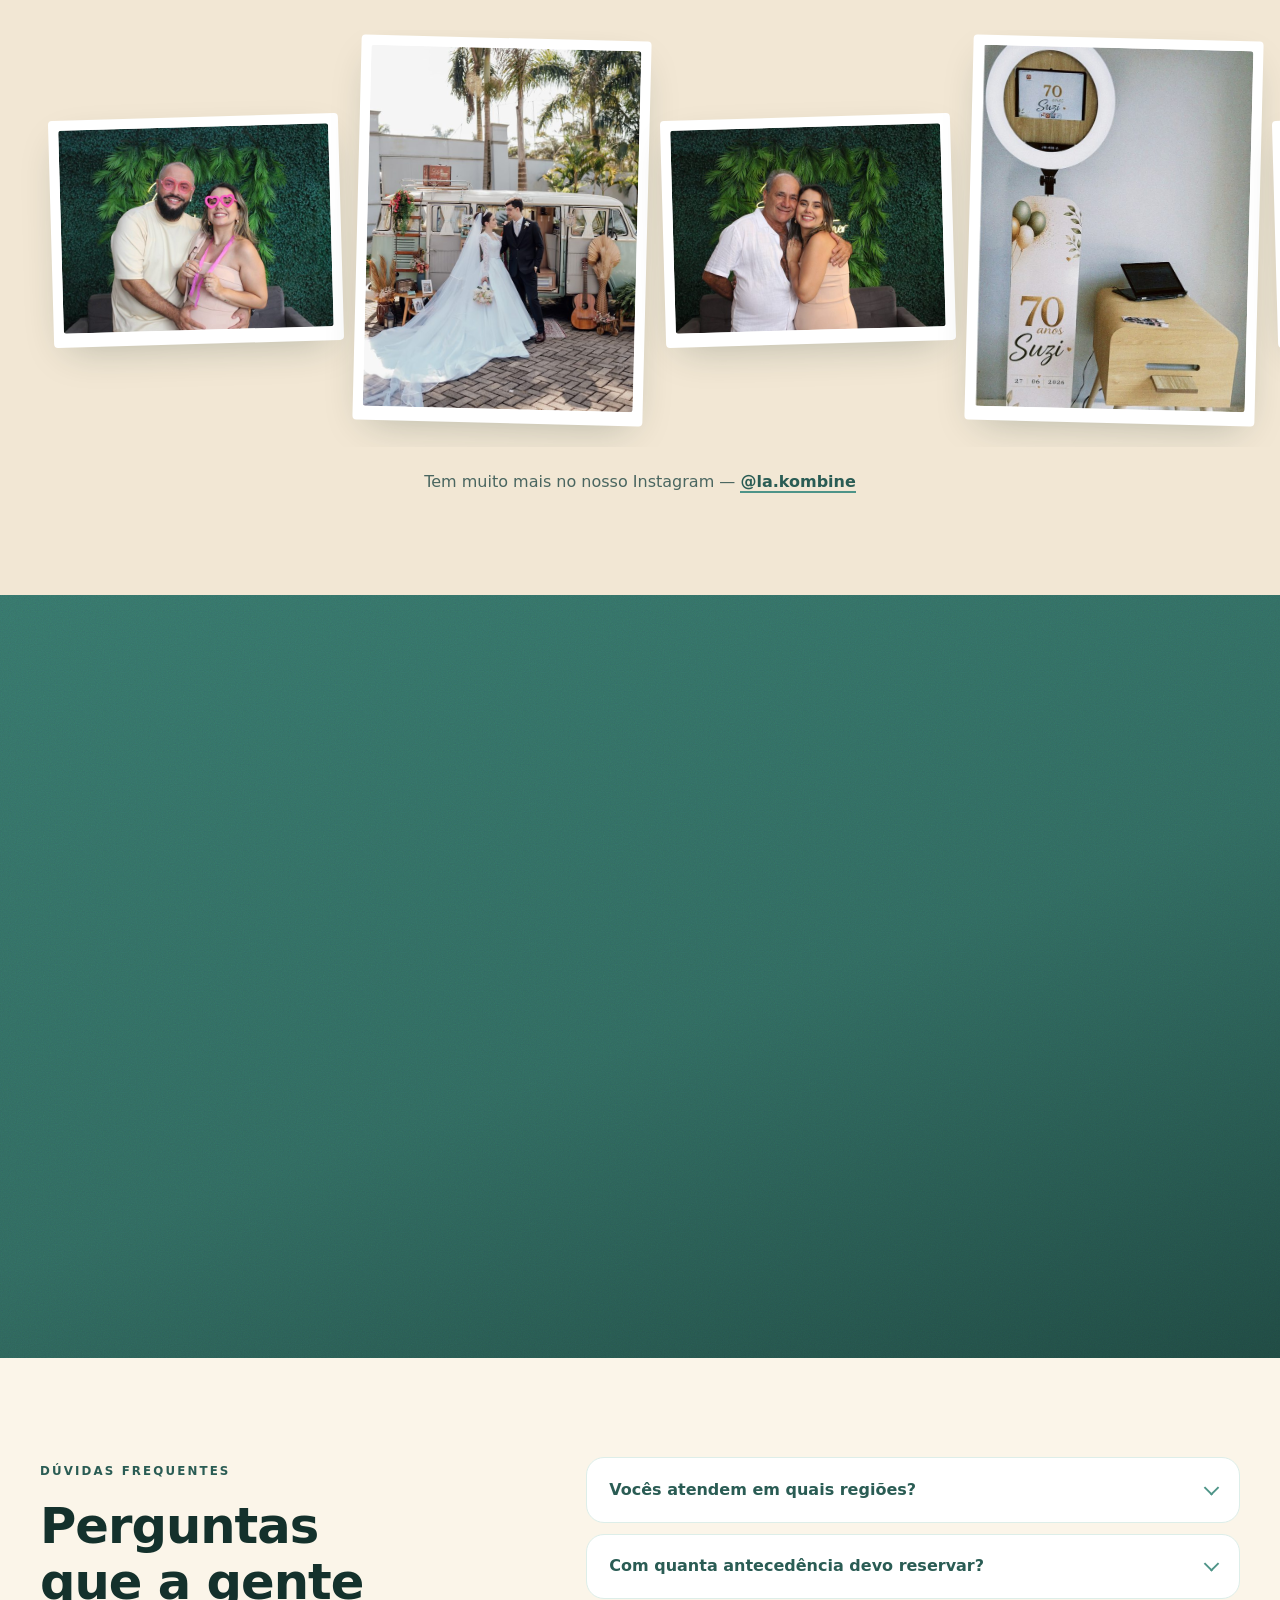
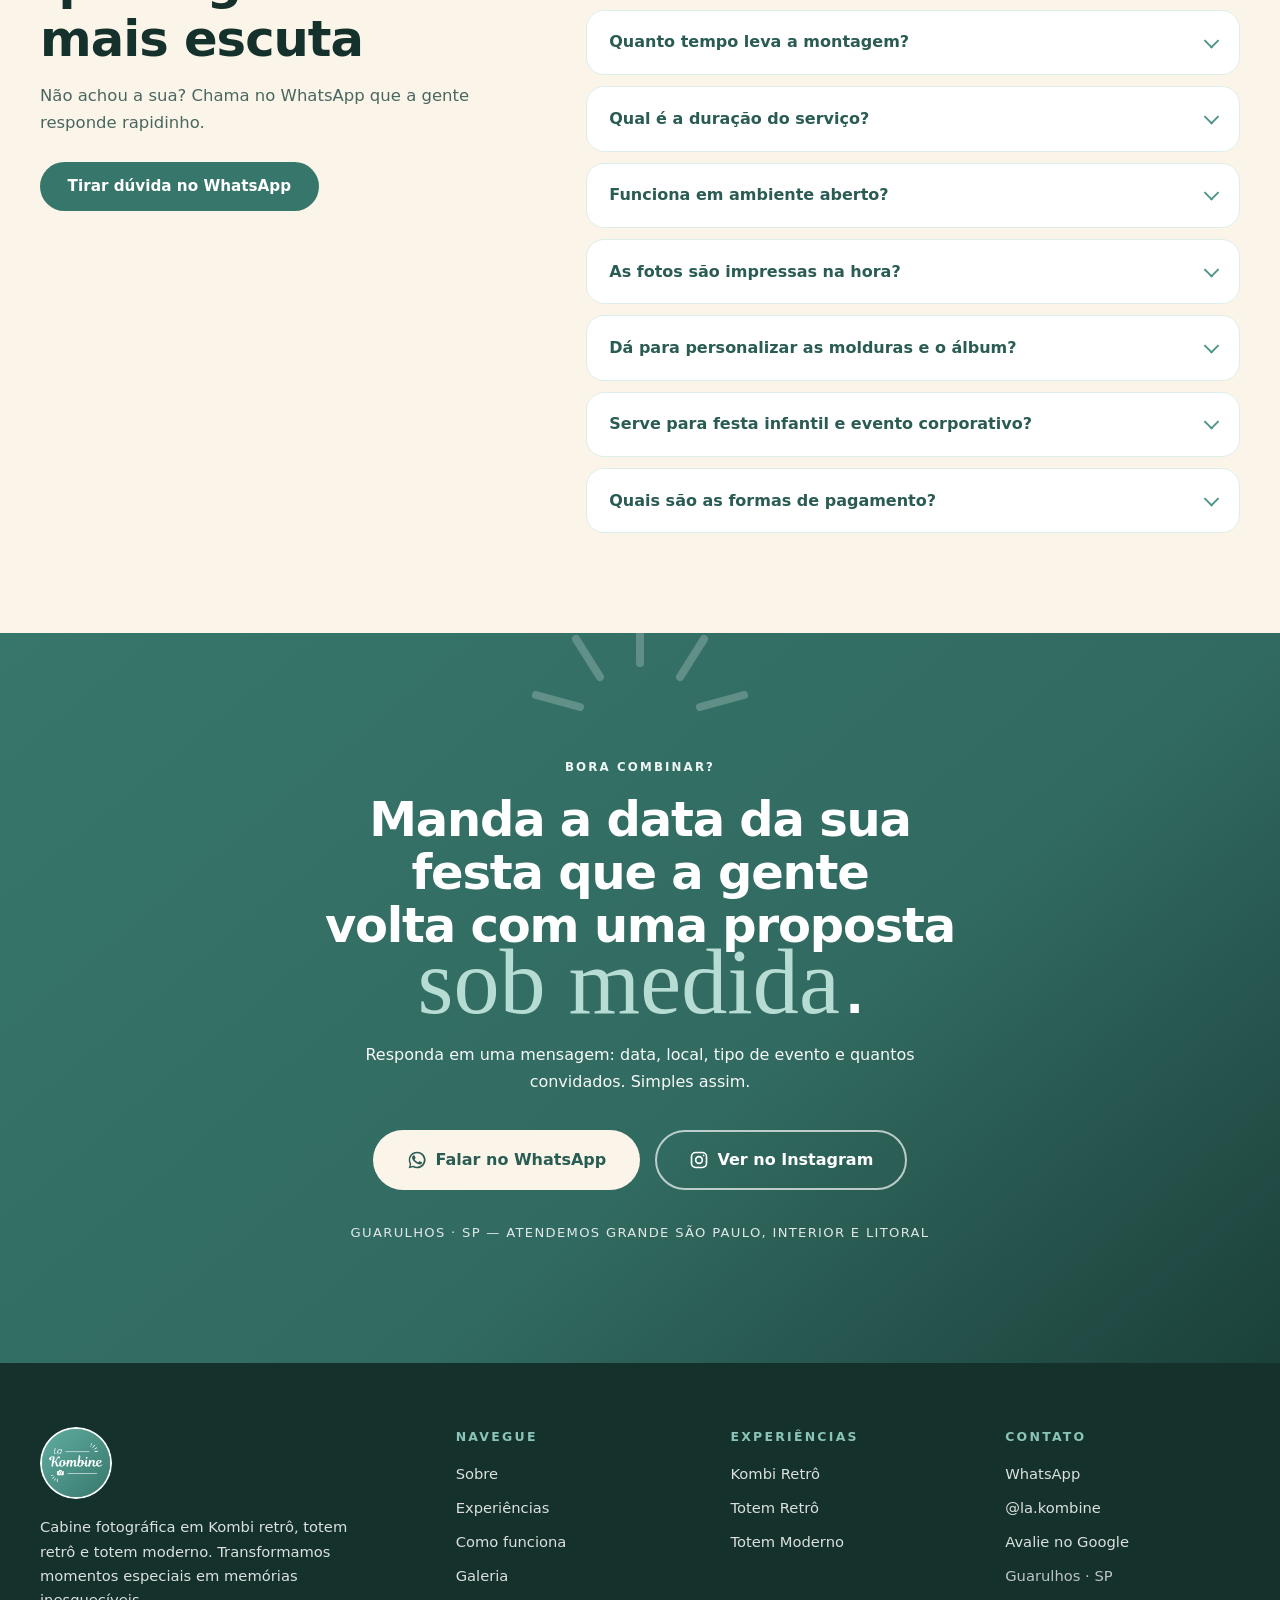
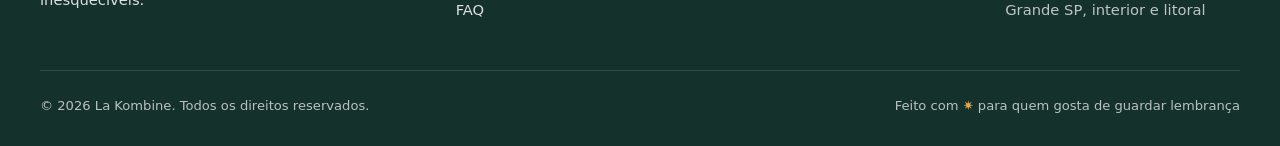
==== commit ba2c656c: "Novo texto do topo e area de atendimento ampliada Texto do topo conforme o cliente: - Chapeu: cabine" ====
--- a/lakombine/index.html
+++ b/lakombine/index.html
@@ -3,16 +3,16 @@
 <head>
 <meta charset="UTF-8" />
 <meta name="viewport" content="width=device-width, initial-scale=1" />
-<title>La Kombine — Cabine Fotográfica em Kombi Retrô | Guarulhos e Grande SP</title>
-<meta name="description" content="Cabine fotográfica dentro de uma Kombi retrô, além de totens retrô e modernos. Fotos impressas na hora para casamentos, festas infantis e eventos corporativos em Guarulhos e Grande São Paulo." />
+<title>La Kombine — Cabine e Totens Fotográficos | Guarulhos e Grande SP</title>
+<meta name="description" content="Cabine em Kombi retrô e totens fotográficos, com impressão na hora e fotos ilimitadas. Casamentos, festas e eventos em Guarulhos, Grande SP, interior e litoral." />
 <meta name="theme-color" content="#4E9488" />
 <meta name="author" content="La Kombine" />
 <link rel="canonical" href="https://lakombine.com.br/" />
 
 <meta property="og:type" content="website" />
 <meta property="og:site_name" content="La Kombine" />
-<meta property="og:title" content="La Kombine — Cabine Fotográfica em Kombi Retrô" />
-<meta property="og:description" content="A festa acontece, a memória sai impressa. Kombi retrô, totem retrô e totem moderno para casamentos, festas e eventos." />
+<meta property="og:title" content="La Kombine — Cabine e Totens Fotográficos" />
+<meta property="og:description" content="A lembrança perfeita para o seu evento. Kombi cabine e totens fotográficos, com recordação impressa na hora e fotos ilimitadas." />
 <meta property="og:locale" content="pt_BR" />
 <meta property="og:url" content="https://lakombine.com.br/" />
 <meta property="og:image" content="https://lakombine.com.br/assets/og-image.png" />
@@ -36,7 +36,7 @@
   "@type": "LocalBusiness",
   "@id": "https://lakombine.com.br/#negocio",
   "name": "La Kombine",
-  "description": "Cabine fotográfica em Kombi retrô, totem retrô e totem moderno para casamentos, festas e eventos corporativos.",
+  "description": "Cabine em Kombi retrô, totem retrô e totem moderno, com impressão na hora e fotos ilimitadas, para casamentos, festas e eventos corporativos.",
   "image": "https://lakombine.com.br/assets/og-image.png",
   "logo": "https://lakombine.com.br/assets/logo.png",
   "url": "https://lakombine.com.br/",
@@ -50,7 +50,9 @@
   "areaServed": [
     { "@type": "City", "name": "Guarulhos" },
     { "@type": "City", "name": "São Paulo" },
-    { "@type": "AdministrativeArea", "name": "Grande São Paulo" }
+    { "@type": "AdministrativeArea", "name": "Grande São Paulo" },
+    { "@type": "AdministrativeArea", "name": "Interior de São Paulo" },
+    { "@type": "AdministrativeArea", "name": "Litoral de São Paulo" }
   ],
   "sameAs": [
     "https://www.instagram.com/la.kombine",
@@ -82,7 +84,7 @@
   "@context": "https://schema.org",
   "@type": "FAQPage",
   "mainEntity": [
-    { "@type": "Question", "name": "Vocês atendem em quais regiões?", "acceptedAnswer": { "@type": "Answer", "text": "Somos de Guarulhos (SP) e atendemos toda a Grande São Paulo e região. Fazemos deslocamento para outras cidades — o custo varia conforme o local do evento e entra no orçamento." } },
+    { "@type": "Question", "name": "Vocês atendem em quais regiões?", "acceptedAnswer": { "@type": "Answer", "text": "Somos de Guarulhos (SP) e atendemos toda a Grande São Paulo, além do interior e do litoral. O deslocamento entra no orçamento e varia conforme o local do evento." } },
     { "@type": "Question", "name": "Com quanta antecedência devo reservar?", "acceptedAnswer": { "@type": "Answer", "text": "Recomendamos pelo menos 3 meses de antecedência, principalmente para casamentos e datas de alta temporada. Mas sempre vale consultar a agenda — de vez em quando abre uma data." } },
     { "@type": "Question", "name": "Quanto tempo leva a montagem?", "acceptedAnswer": { "@type": "Answer", "text": "Cerca de 60 minutos. Chegamos antes do horário combinado para montar, testar tudo e deixar a experiência pronta antes da chegada dos convidados." } },
     { "@type": "Question", "name": "Qual é a duração do serviço?", "acceptedAnswer": { "@type": "Answer", "text": "A duração é personalizável — normalmente de 3 a 6 horas de operação. Se a festa render, dá para contratar hora extra, cobrada proporcionalmente." } },
@@ -140,19 +142,24 @@
   <div class="hero__inner container">
     <div class="hero__copy">
       <p class="eyebrow eyebrow--light">
-        <span class="dot"></span> <span>Cabine fotográfica&nbsp;·</span> <span>Guarulhos e Grande&nbsp;SP</span>
+        <span class="dot"></span> <span>Cabine e totens fotográficos&nbsp;·</span> <span>Guarulhos, Grande&nbsp;SP, interior e litoral</span>
       </p>
 
-      <h1 class="hero__title">
-        A festa acontece.<br />
-        A <span class="script">memória</span> sai impressa.
+      <h1 class="hero__title has-script">
+        A lembrança perfeita<br />
+        para o seu <span class="script">evento</span>.
       </h1>
 
-      <p class="hero__lead">
-        Uma Kombi retrô com câmera montada no interior — mais totens retrô e modernos
-        para casamentos, festas infantis e eventos corporativos. Criatividade,
-        qualidade e um toque de nostalgia em cada clique.
-      </p>
+      <div class="hero__lead">
+        <p>
+          Com a Kombi cabine e nossos totens fotográficos, cada clique se transforma
+          em uma recordação impressa na hora para seus convidados.
+        </p>
+        <p>
+          Experiências fotográficas com personalidade, diversão e fotos ilimitadas
+          para tornar seu evento ainda mais inesquecível.
+        </p>
+      </div>
 
       <div class="hero__actions">
         <a href="#contato" class="btn btn--solid btn--lg">
@@ -230,7 +237,7 @@
 
     <div class="about__copy reveal">
       <p class="eyebrow">Quem somos</p>
-      <h2 class="h2 h2--script">Tudo começou com o encanto de uma <span class="script">Kombi</span>.</h2>
+      <h2 class="h2 has-script">Tudo começou com o encanto de uma <span class="script">Kombi</span>.</h2>
       <p>
         A La Kombine transforma momentos especiais em memórias inesquecíveis,
         combinando criatividade, qualidade e um toque de nostalgia. No coração da
@@ -265,7 +272,7 @@
   <div class="container">
     <header class="section__head reveal">
       <p class="eyebrow eyebrow--light">Nossas experiências</p>
-      <h2 class="h2 h2--light h2--script">Escolha o clique que combina com a<br /> sua <span class="script">festa</span>.</h2>
+      <h2 class="h2 h2--light has-script">Escolha o clique que combina com a<br /> sua <span class="script">festa</span>.</h2>
       <p class="section__sub">Três formatos, a mesma obsessão por foto boa e convidado sorrindo.</p>
     </header>
 
@@ -375,7 +382,7 @@
   <div class="container">
     <header class="section__head reveal">
       <p class="eyebrow">Galeria</p>
-      <h2 class="h2 h2--script">Um pouco do que a gente <span class="script">registra</span></h2>
+      <h2 class="h2 has-script">Um pouco do que a gente <span class="script">registra</span></h2>
       <p class="section__sub">Arraste para o lado <span aria-hidden="true">→</span></p>
     </header>
   </div>
@@ -408,7 +415,7 @@
   <div class="container">
     <header class="section__head reveal">
       <p class="eyebrow eyebrow--light">Depoimentos</p>
-      <h2 class="h2 h2--light h2--script">Quem contratou, <span class="script">conta</span>.</h2>
+      <h2 class="h2 h2--light has-script">Quem contratou, <span class="script">conta</span>.</h2>
       <p class="section__sub">
         <strong>5,0</strong> de 5 · 9 avaliações · 100% dos casais recomendam
         <span class="sep-dot">·</span> Casamentos Awards 2026
@@ -450,7 +457,7 @@
     <div class="faq__list reveal">
       <details class="faq__item">
         <summary>Vocês atendem em quais regiões?</summary>
-        <div class="faq__answer"><p>Somos de Guarulhos (SP) e atendemos toda a Grande São Paulo e região. Fazemos deslocamento para outras cidades — o custo varia conforme o local do evento e entra no orçamento.</p></div>
+        <div class="faq__answer"><p>Somos de Guarulhos (SP) e atendemos toda a Grande São Paulo, além do interior e do litoral. O deslocamento entra no orçamento e varia conforme o local do evento.</p></div>
       </details>
 
       <details class="faq__item">
@@ -522,7 +529,7 @@
       </a>
     </div>
 
-    <p class="cta__meta">Guarulhos · SP — atendemos a Grande São Paulo e região</p>
+    <p class="cta__meta">Guarulhos · SP — atendemos Grande São Paulo, interior e litoral</p>
   </div>
 </section>
 
@@ -560,7 +567,7 @@
       <span>Guarulhos · SP</span>
       <!-- Horário de atendimento removido: era um palpite meu, não um dado confirmado.
            Se quiser exibir, troque por um <span> com o horário real. -->
-      <span>Grande São Paulo e região</span>
+      <span>Grande SP, interior e litoral</span>
     </div>
   </div>
 
--- a/lakombine/styles/main.css
+++ b/lakombine/styles/main.css
@@ -115,8 +115,9 @@
 
 /* A Sacramento desce 0,53em abaixo da linha de base (a Yellowtail descia 0,30em).
    A 1,92em isso passa da caixa da linha e o "g" de "registra" batia no texto
-   seguinte. O padding em `em` acompanha o corpo do titulo em qualquer viewport. */
-.h2--script { padding-bottom: .42em; }
+   seguinte. O padding em `em` acompanha o corpo do titulo em qualquer viewport.
+   Vale para qualquer titulo que contenha .script, inclusive o h1 do topo. */
+.has-script { padding-bottom: .42em; }
 
 .script {
   font-family: var(--font-script);
@@ -322,6 +323,8 @@
 }
 .hero__lead {
   margin-top: 1.5rem;
+  display: grid;
+  gap: .85rem;
   font-size: clamp(1rem, .95rem + .3vw, 1.15rem);
   color: rgba(255,255,255,.96);
   max-width: 52ch;
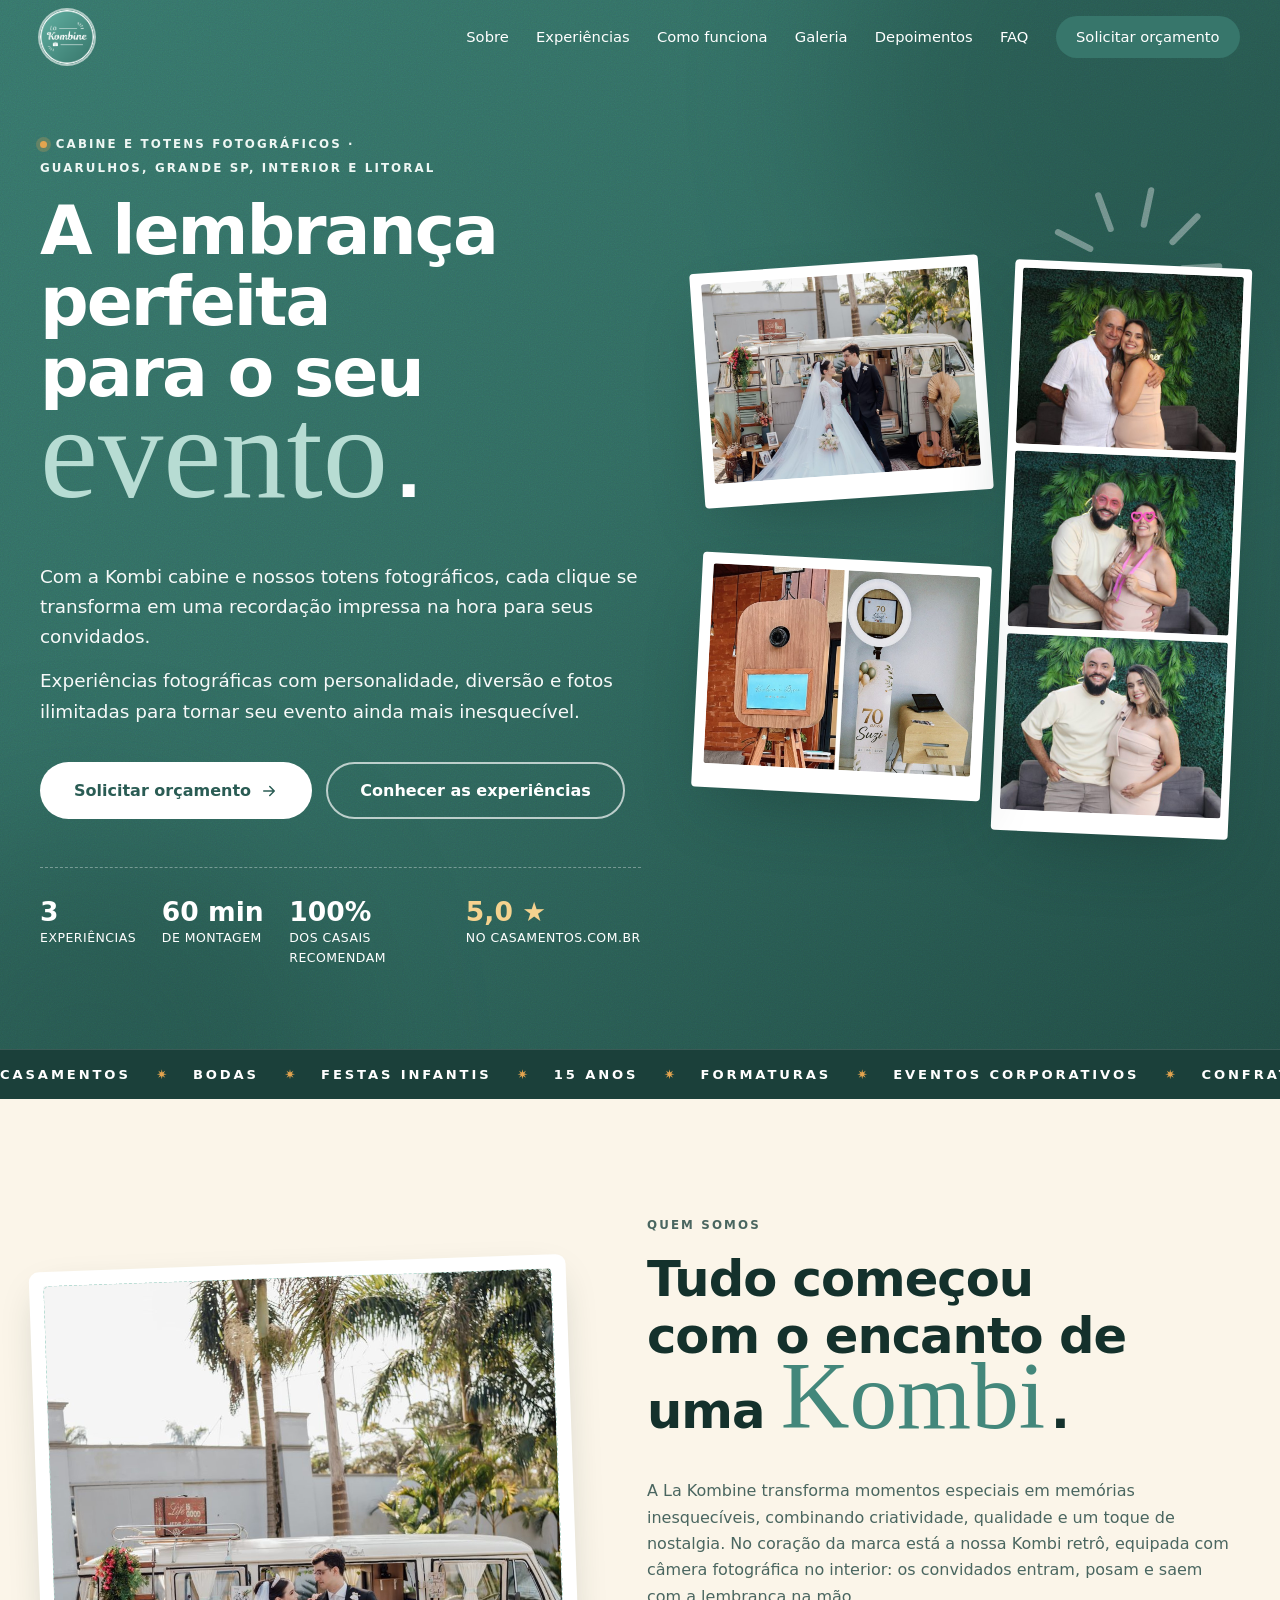
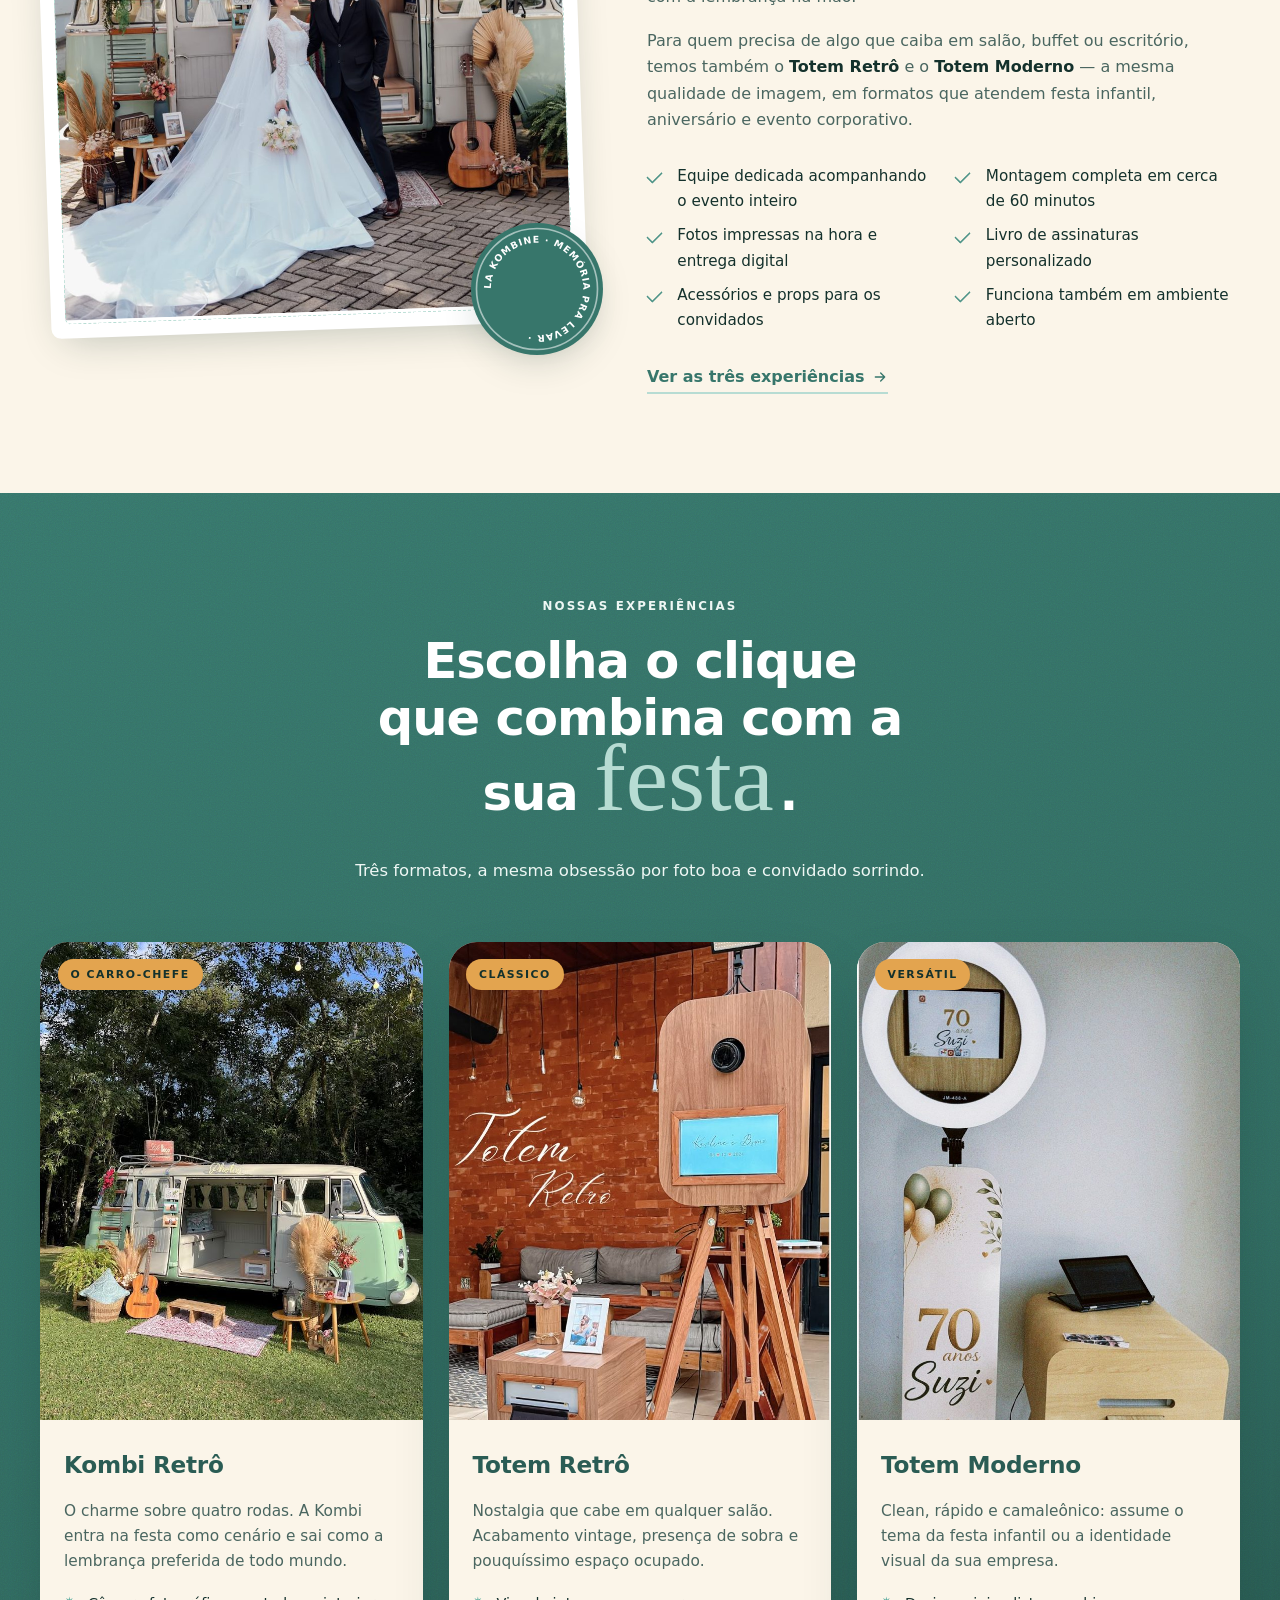
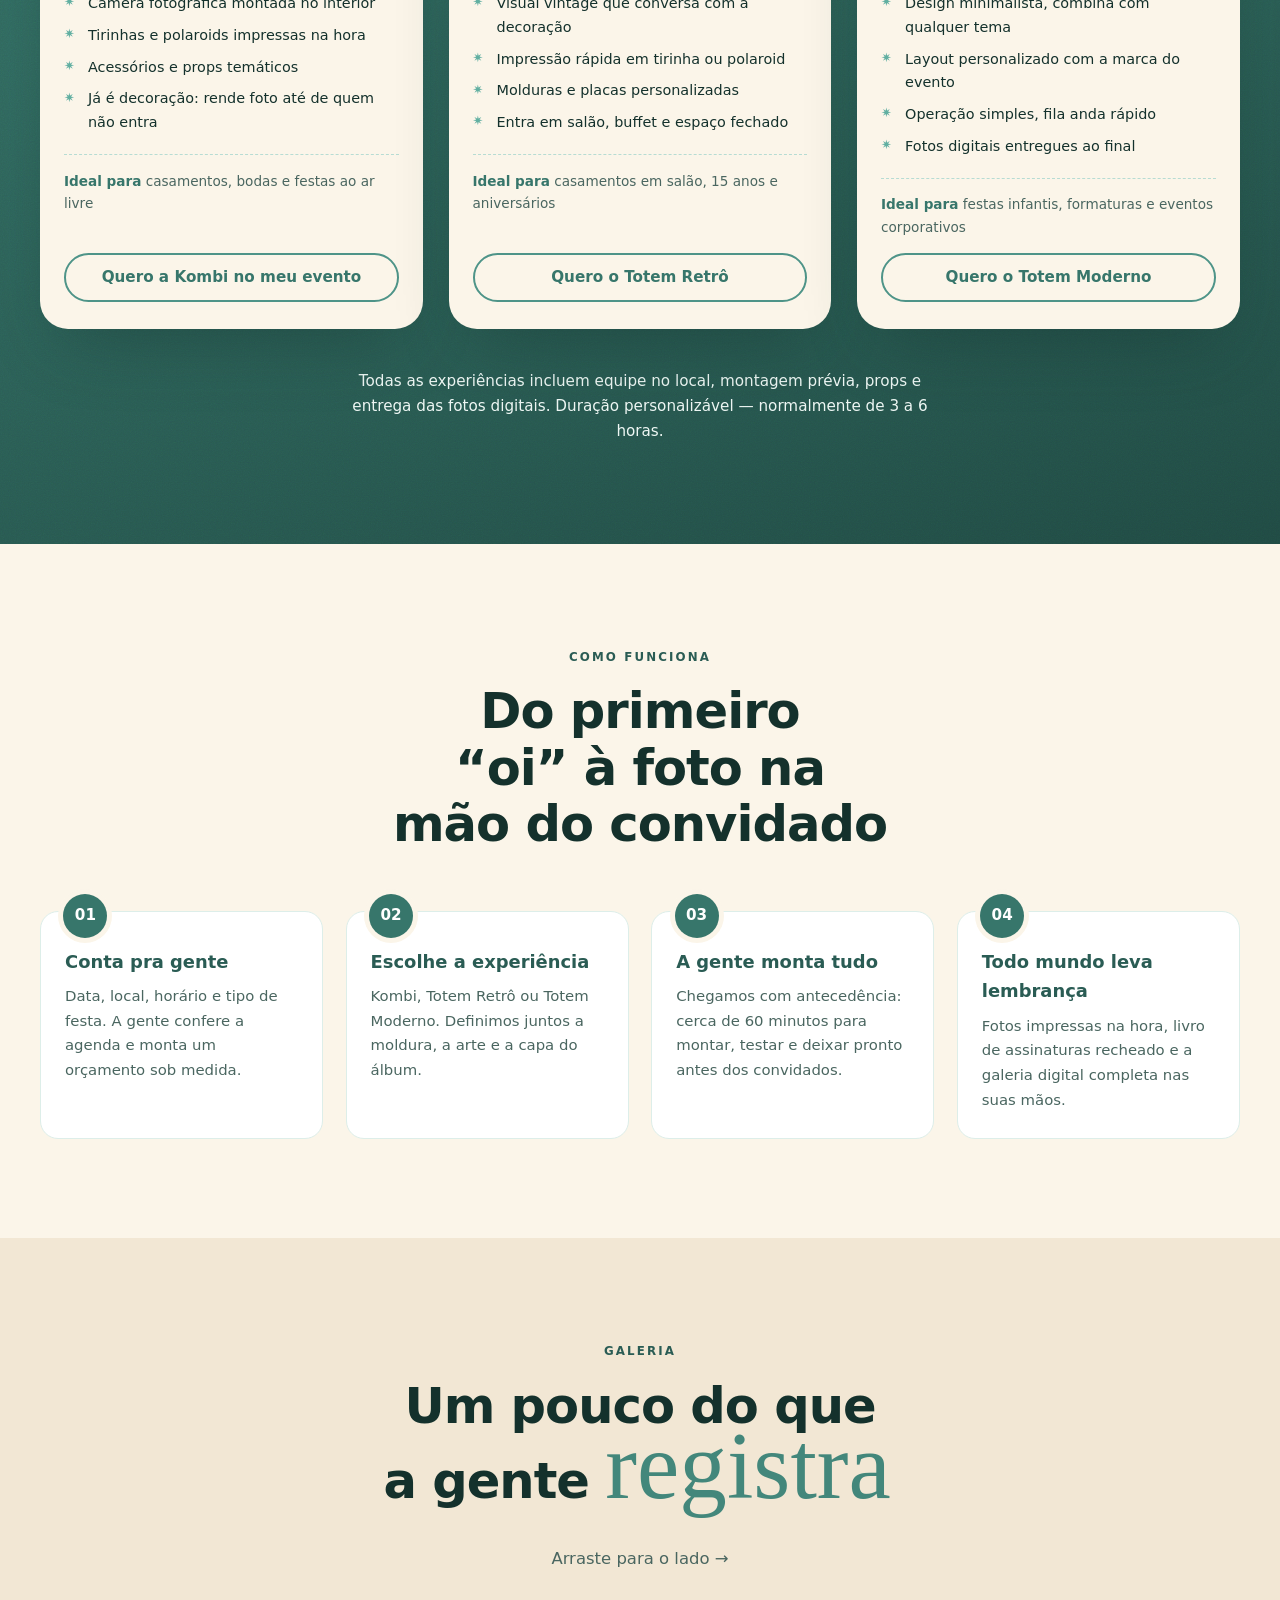
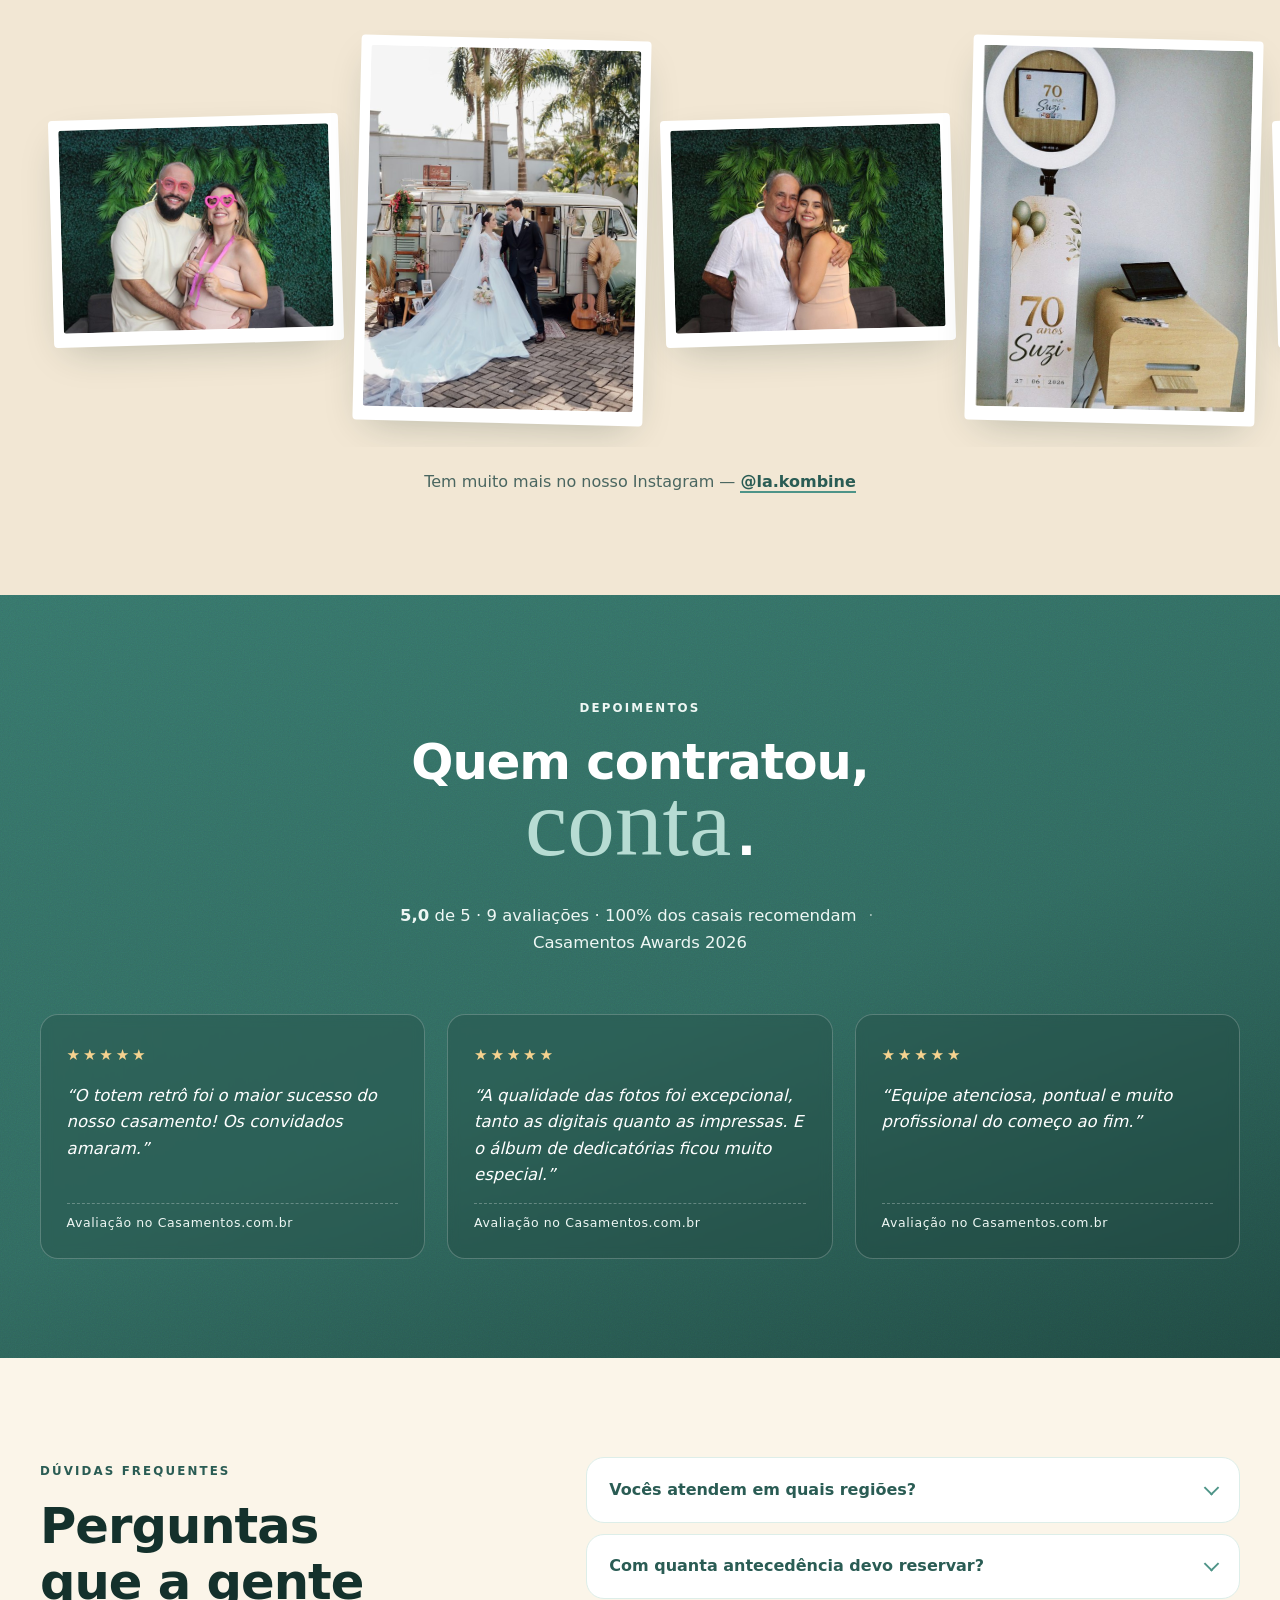
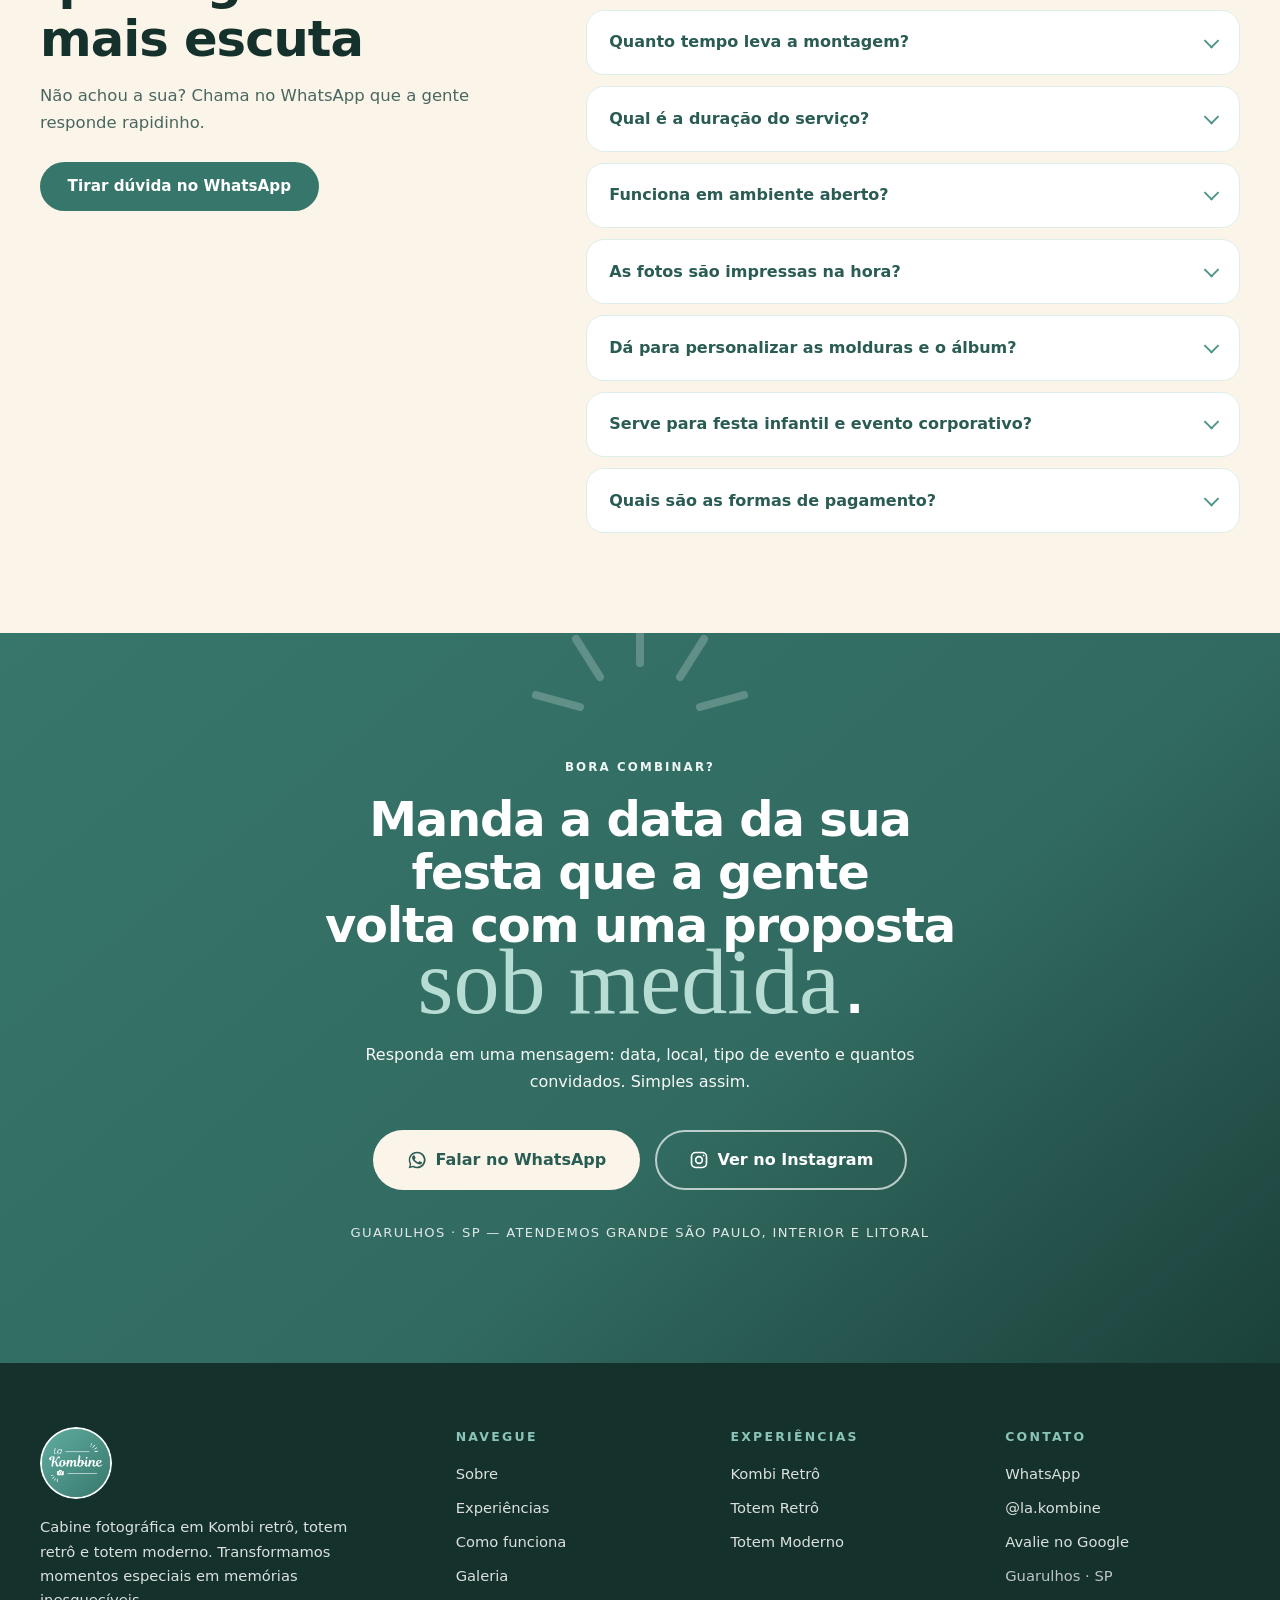
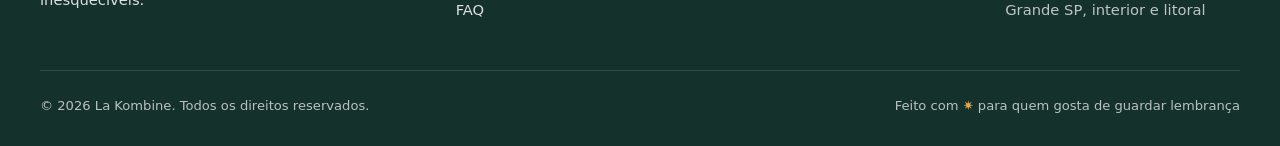
==== commit 89755f74: "Topo: os dois totens na mesma foto e sem legendas - A segunda polaroid mostrava so o Totem Retro. Ag" ====
--- a/lakombine/index.html
+++ b/lakombine/index.html
@@ -180,19 +180,16 @@
     <div class="hero__media" aria-hidden="false">
       <figure class="polaroid polaroid--a">
         <img src="assets/kombi-01.jpg" width="900" height="675" fetchpriority="high" alt="Noivos posando ao lado da Kombi retrô da La Kombine em um casamento ao ar livre" />
-        <figcaption>a Kombi</figcaption>
       </figure>
 
       <figure class="strip">
         <img src="assets/tirinha-01.jpg" width="560" height="448" fetchpriority="high" alt="Pai e filha abraçados posando na cabine fotográfica da festa" />
         <img src="assets/tirinha-02.jpg" width="560" height="448" fetchpriority="high" alt="Casal de convidados rindo com óculos de coração na cabine fotográfica" />
         <img src="assets/tirinha-03.jpg" width="560" height="448" fetchpriority="high" alt="Casal posando para o totem fotográfico em frente ao painel de folhagem" />
-        <figcaption>La Kombine</figcaption>
       </figure>
 
       <figure class="polaroid polaroid--b">
-        <img src="assets/totem-01.jpg" width="900" height="675" fetchpriority="high" alt="Totem Retrô da La Kombine, em madeira e formato de câmera antiga, montado sobre tripé" />
-        <figcaption>o totem</figcaption>
+        <img src="assets/totem-01.jpg" width="1000" height="750" fetchpriority="high" alt="Os dois totens fotográficos da La Kombine lado a lado: o Totem Retrô, em madeira e formato de câmera antiga, e o Totem Moderno, branco com ring light" />
       </figure>
     </div>
   </div>
--- a/lakombine/styles/main.css
+++ b/lakombine/styles/main.css
@@ -364,17 +364,10 @@
 }
 .polaroid, .strip {
   background: var(--white);
-  padding: .7rem .7rem 2.4rem;
+  padding: .7rem .7rem 1.5rem;
   border-radius: 4px;
   box-shadow: var(--shadow-lg);
   transition: transform .4s var(--ease);
-}
-.polaroid figcaption, .strip figcaption {
-  position: absolute; bottom: .55rem; left: 0; right: 0;
-  text-align: center;
-  font-family: var(--font-script);
-  font-size: 1.73rem;
-  color: var(--teal-800);
 }
 .polaroid { position: relative; }
 .polaroid--a { grid-column: 1; grid-row: 1; transform: rotate(-4deg); }
@@ -388,7 +381,7 @@
   grid-column: 2; grid-row: 1 / span 2;
   align-self: center;
   display: grid; gap: .4rem;
-  padding: .5rem .5rem 2rem;
+  padding: .5rem .5rem 1.3rem;
   transform: rotate(2.5deg);
 }
 .strip:hover { transform: rotate(0deg) translateY(-6px); }
